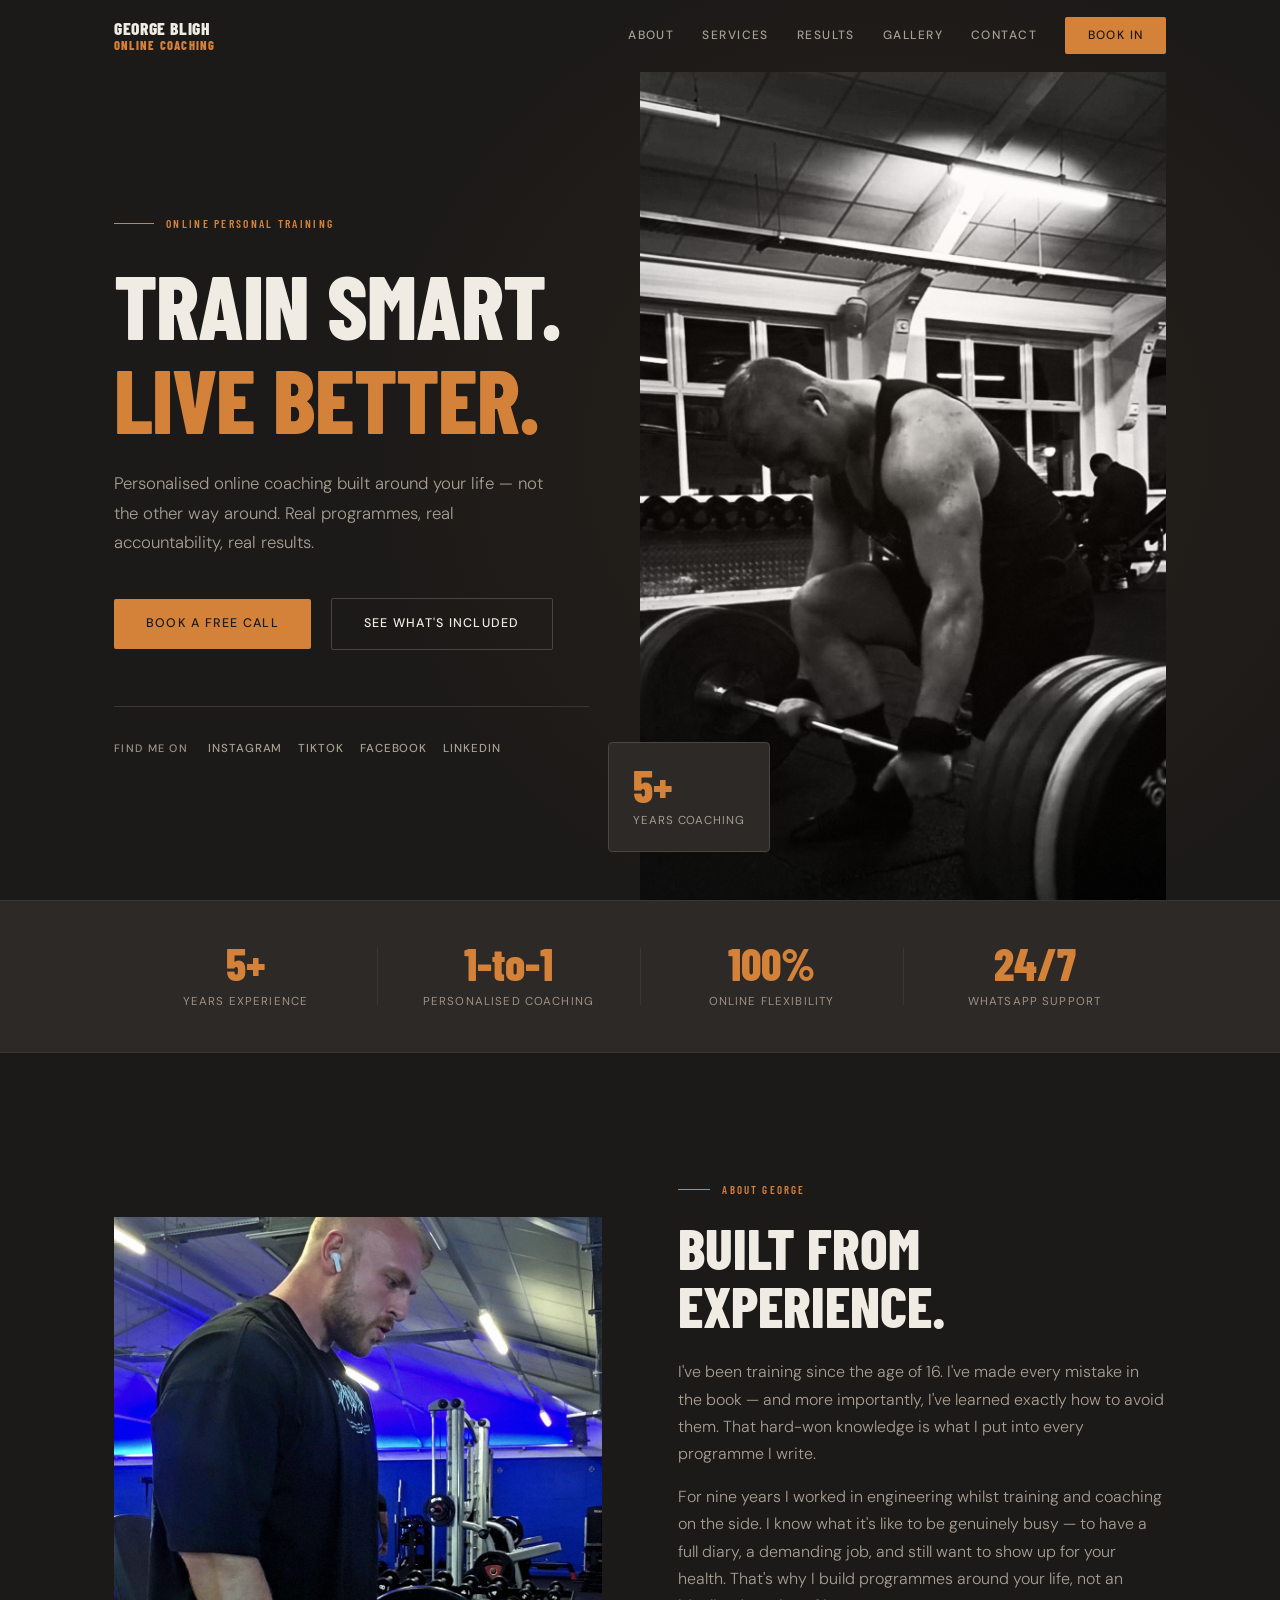
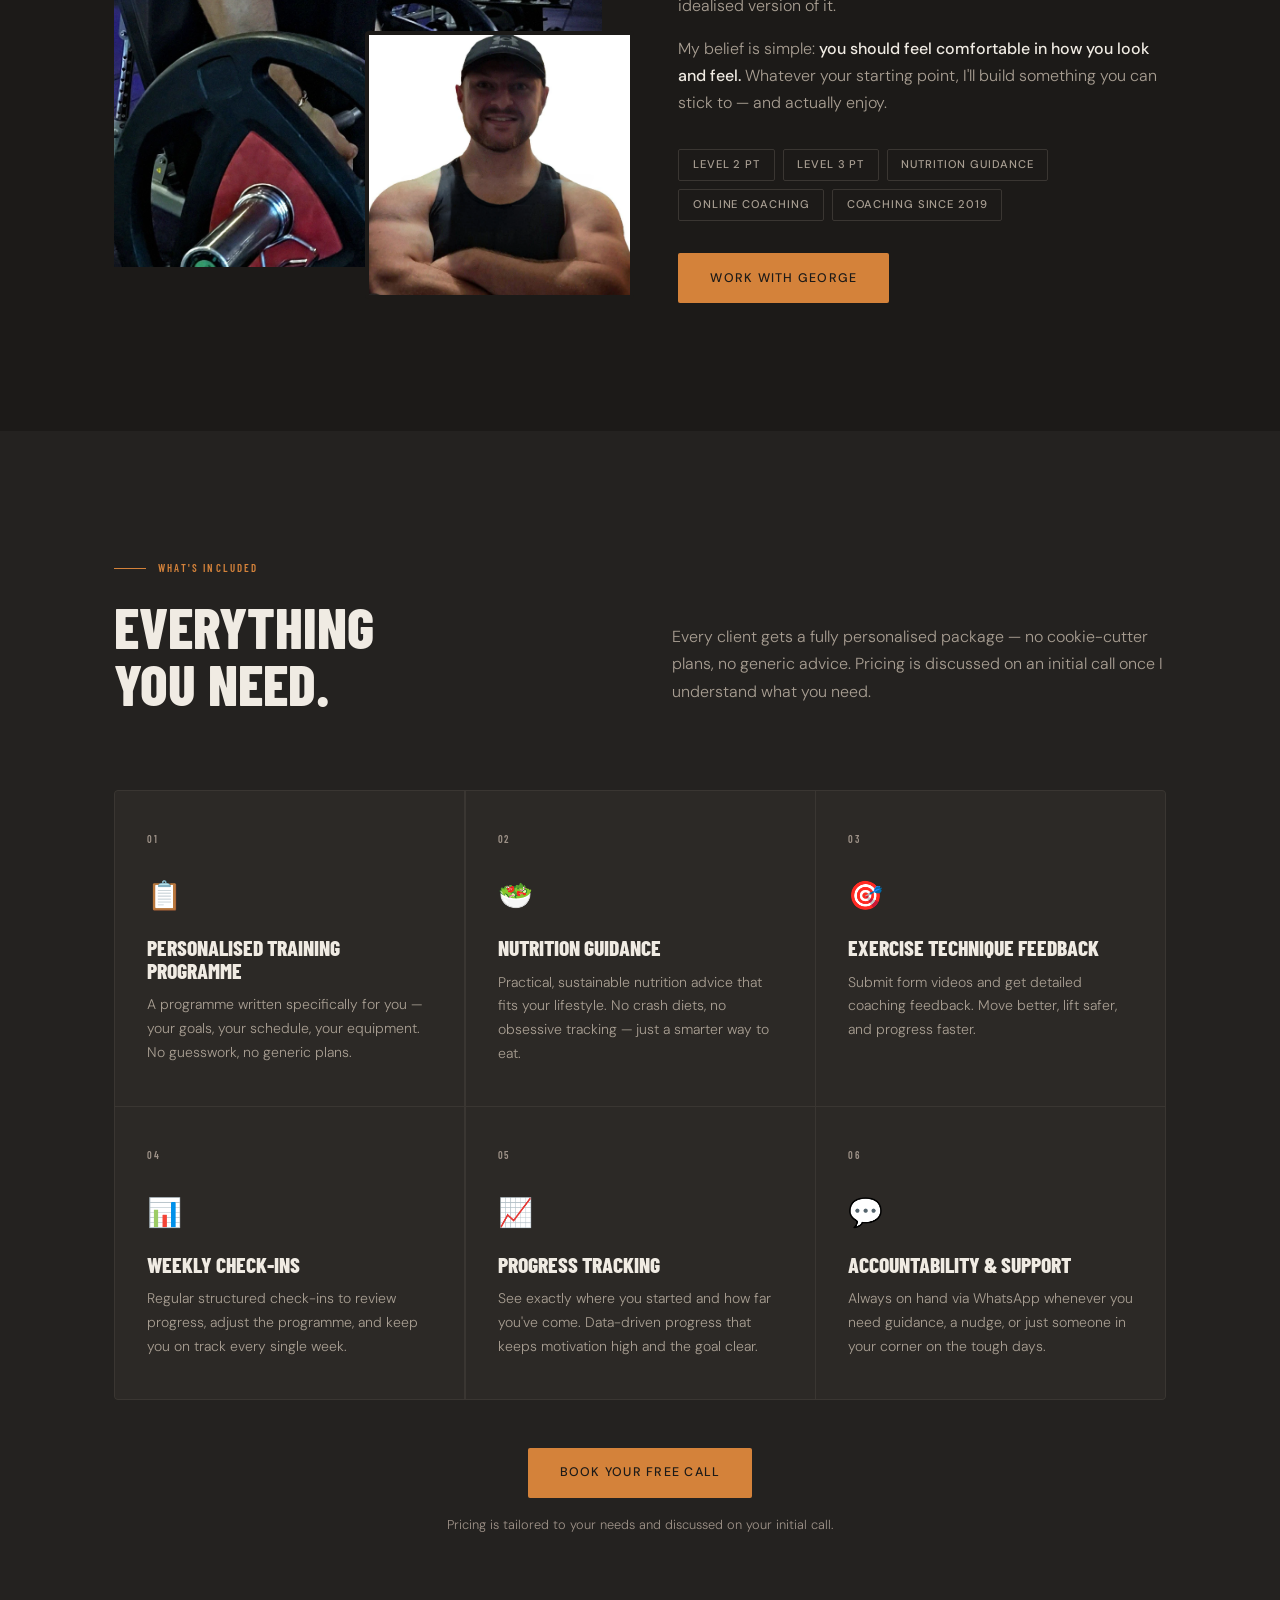
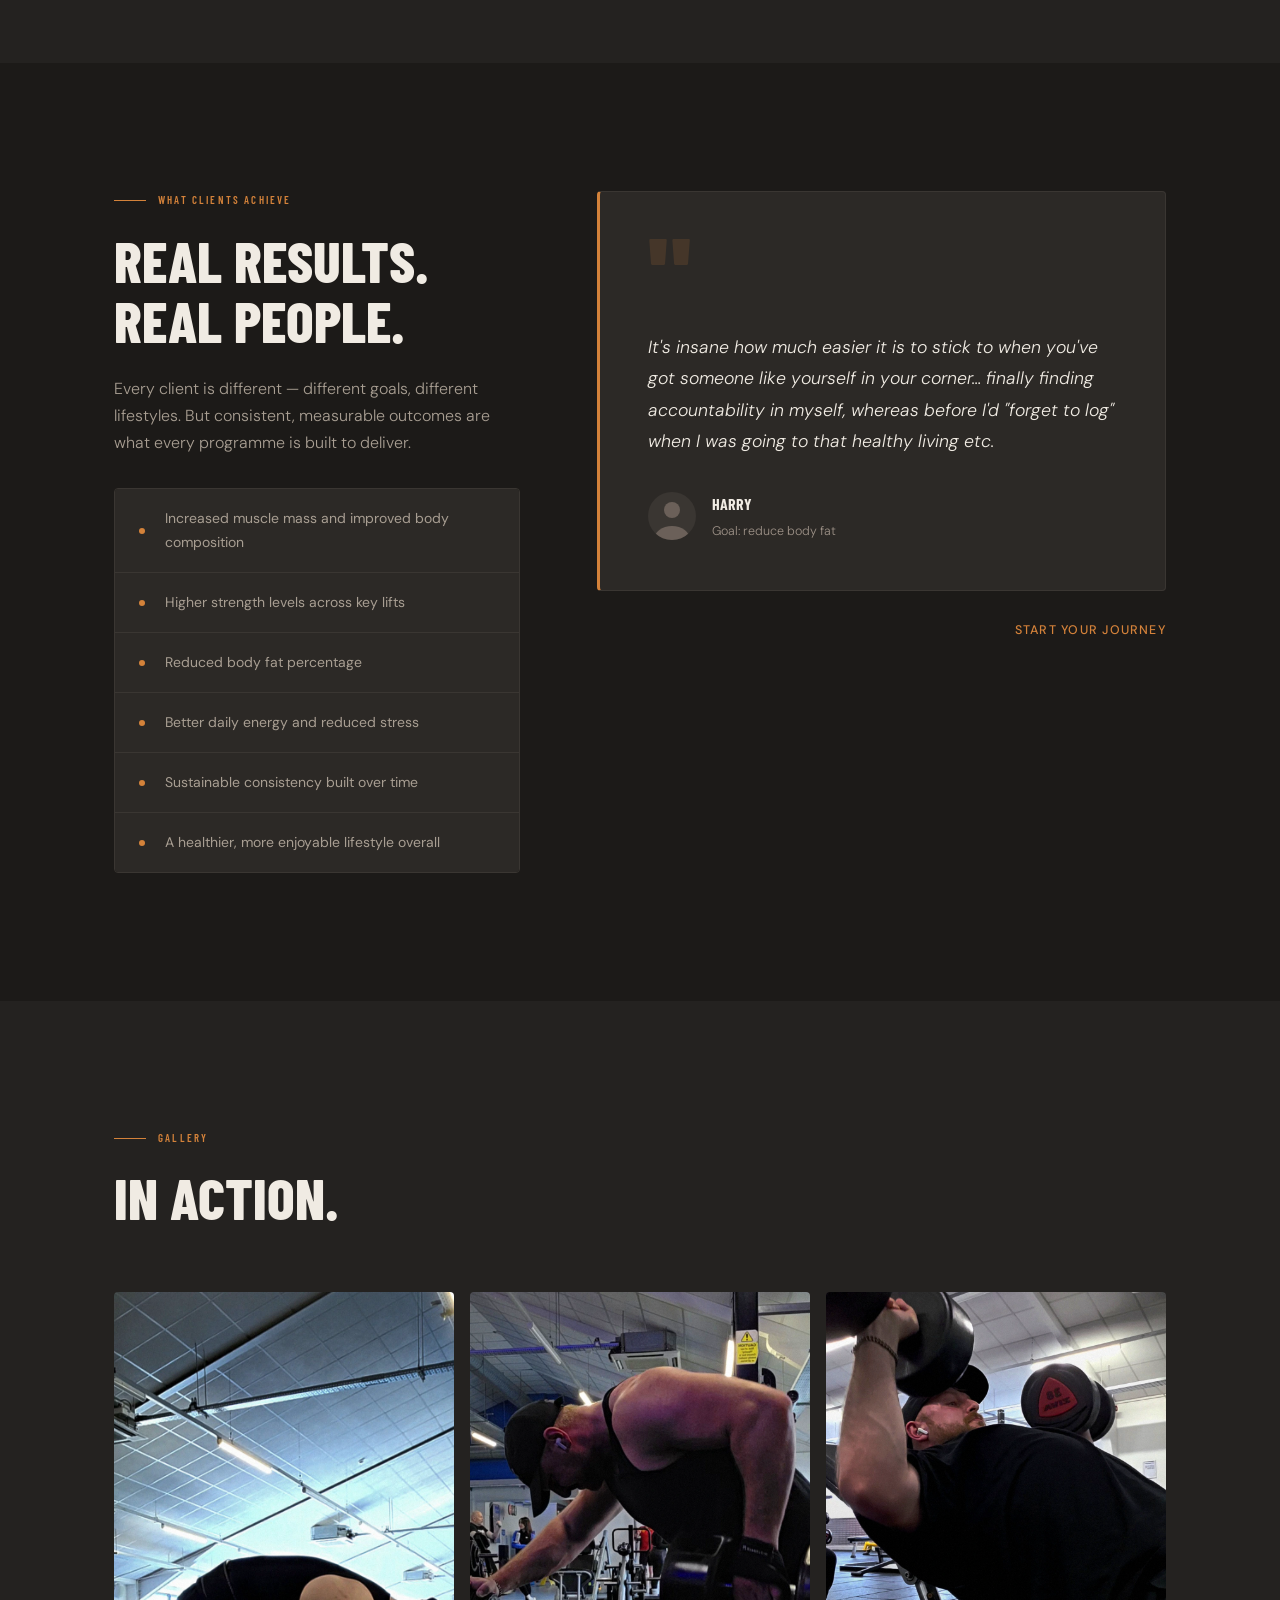
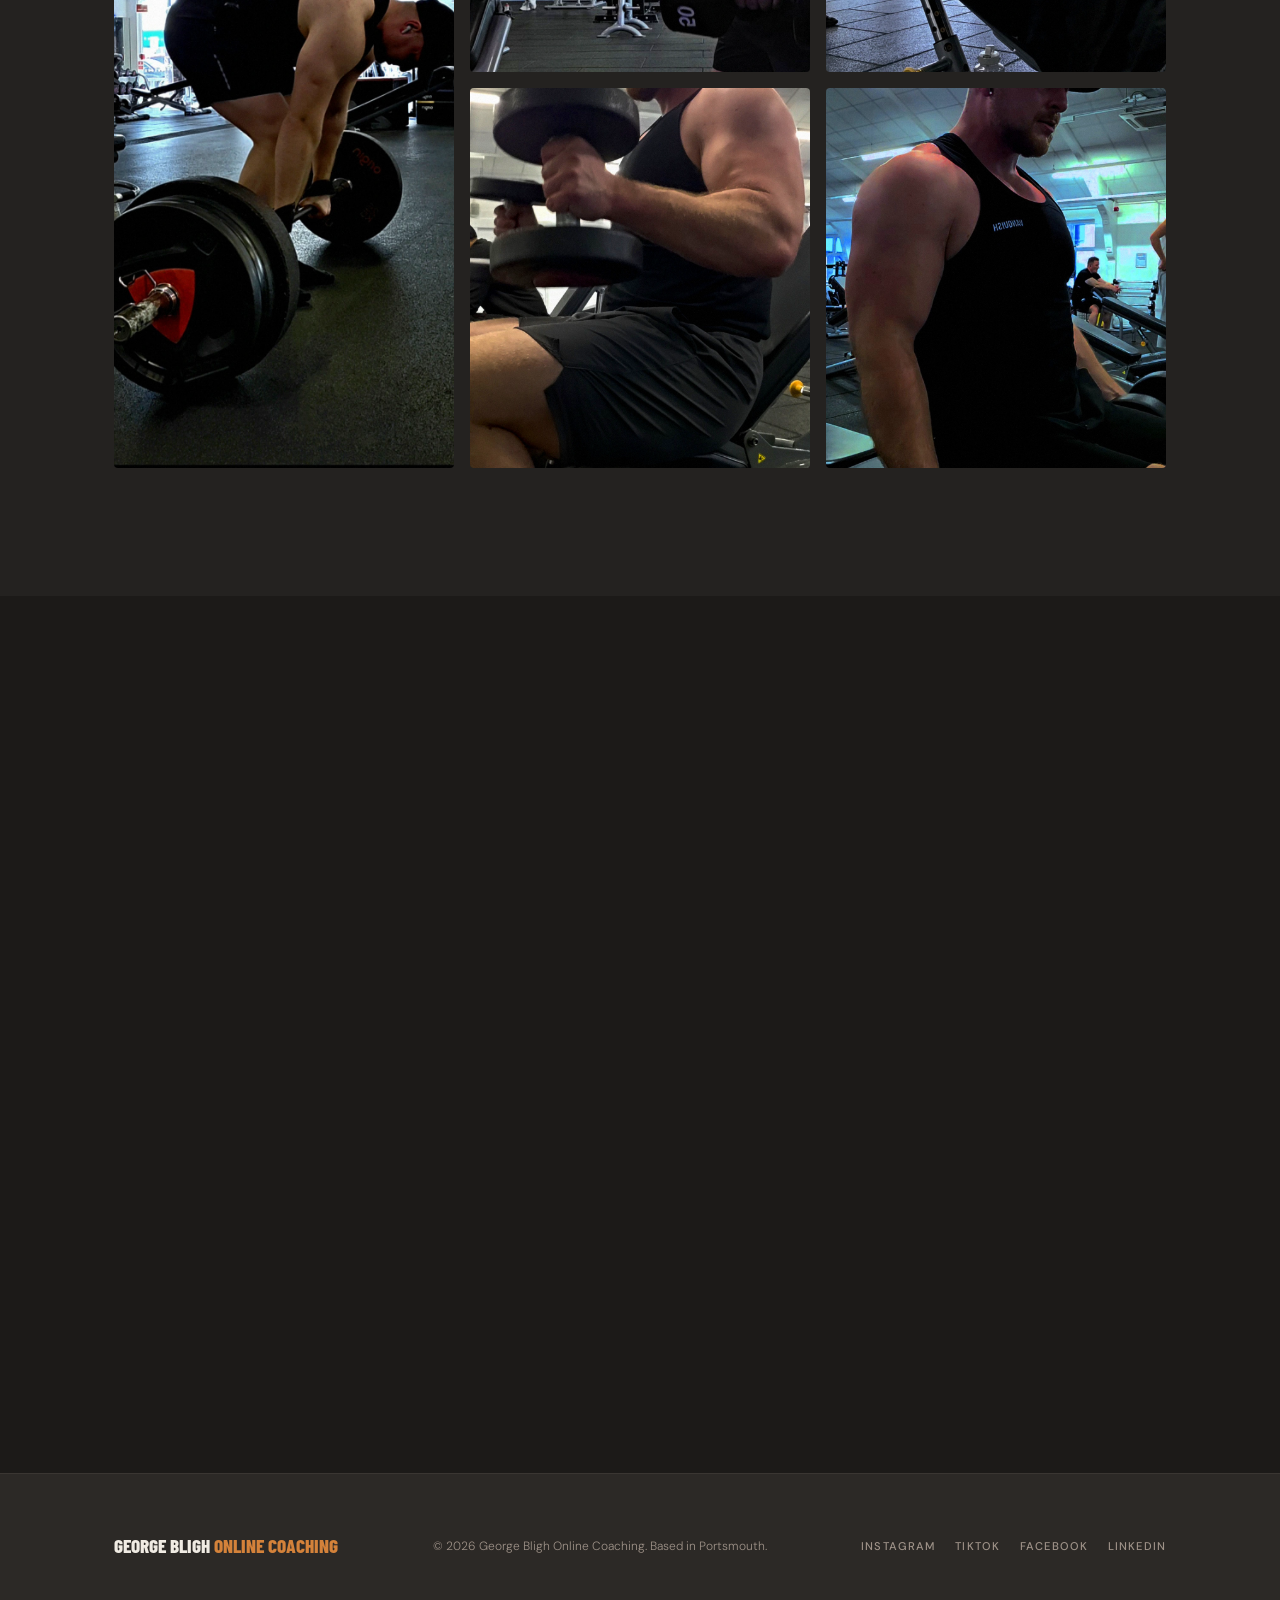
==== index.html @ a572b5a1 "Fix hero height and gallery layout Hero: restore .hero__image-ph wrapper div so the container CSS (n" ====
<!DOCTYPE html>
<html lang="en">
<head>
  <meta charset="UTF-8" />
  <meta name="viewport" content="width=device-width, initial-scale=1.0" />

  <!-- ── Primary SEO ───────────────────────────────────────── -->
  <title>George Bligh | Online Personal Trainer UK</title>
  <meta name="description" content="1-to-1 online personal training and nutrition coaching built around your lifestyle. Personalised programmes, weekly check-ins, and real results — wherever you are in the UK." />
  <meta name="robots" content="index, follow" />
  <link rel="canonical" href="https://georgeblighcoaching.co.uk/" />

  <!-- ── Open Graph ────────────────────────────────────────── -->
  <meta property="og:type"        content="website" />
  <meta property="og:url"         content="https://georgeblighcoaching.co.uk/" />
  <meta property="og:title"       content="George Bligh | Online Personal Trainer UK" />
  <meta property="og:description" content="1-to-1 online personal training and nutrition coaching built around your lifestyle. Real programmes, real results — anywhere in the UK." />
  <meta property="og:image"       content="https://georgeblighcoaching.co.uk/assets/images/Social%20meta%20Image.webp" />
  <meta name="twitter:card"       content="summary_large_image" />
  <meta name="twitter:title"      content="George Bligh | Online Personal Trainer UK" />
  <meta name="twitter:description" content="1-to-1 online personal training and nutrition coaching built around your lifestyle. Real programmes, real results — anywhere in the UK." />
  <meta name="twitter:image"      content="https://georgeblighcoaching.co.uk/assets/images/Social%20meta%20Image.webp" />

  <!-- ── Sitemap ──────────────────────────────────────────── -->
  <link rel="sitemap" type="application/xml" href="/sitemap.xml" />

  <!-- ── Favicon ──────────────────────────────────────────── -->
  <!-- SVG favicon works in all modern browsers immediately -->
  <link rel="icon" type="image/svg+xml" href="/assets/favicons/monogram.svg" />
  <!-- PNG fallbacks — export from assets/favicons/monogram.svg via squoosh.app or similar -->
  <link rel="icon" type="image/png" sizes="32x32" href="/assets/favicons/favicon-32.png" />
  <link rel="icon" type="image/png" sizes="16x16" href="/assets/favicons/favicon-16.png" />
  <link rel="apple-touch-icon" href="/assets/favicons/apple-touch-icon.png" />

  <!-- ── Structured Data ───────────────────────────────────── -->
  <script type="application/ld+json">
  {
    "@context": "https://schema.org",
    "@type": "Person",
    "name": "George Bligh",
    "jobTitle": "Online Personal Trainer",
    "description": "Online personal trainer and nutrition coach offering 1-to-1 coaching, personalised training programmes, weekly check-ins, and nutrition guidance to clients across the UK.",
    "url": "https://georgeblighcoaching.co.uk",
    "image": "https://georgeblighcoaching.co.uk/assets/images/about-main.webp",
    "telephone": "+447711773900",
    "address": {
      "@type": "PostalAddress",
      "addressLocality": "Portsmouth",
      "addressCountry": "GB"
    },
    "areaServed": {
      "@type": "Country",
      "name": "United Kingdom"
    },
    "sameAs": [
      "https://www.instagram.com/georgefitzness/",
      "https://www.tiktok.com/@georgefitnezz",
      "https://www.facebook.com/profile.php?id=61587950019337",
      "https://www.linkedin.com/in/george-bligh/"
    ],
    "knowsAbout": [
      "Personal Training",
      "Online Coaching",
      "Nutrition Guidance",
      "Strength Training",
      "Weight Loss",
      "Muscle Building",
      "Body Composition"
    ]
  }
  </script>

  <!-- ── Fonts (non-blocking) ──────────────────────────────── -->
  <!-- preconnect hints stay — they prime the connection early -->
  <link rel="preconnect" href="https://fonts.googleapis.com" />
  <link rel="preconnect" href="https://fonts.gstatic.com" crossorigin />
  <!-- Load font CSS asynchronously so it never blocks first paint -->
  <link rel="preload" as="image" href="assets/images/Hero%201080w%20x%202021h%20px.webp" />
  <link rel="preload" as="style" href="https://fonts.googleapis.com/css2?family=Barlow+Condensed:wght@400;600;700;800&family=DM+Sans:ital,wght@0,300;0,400;0,500;1,300&display=swap" />
  <link rel="stylesheet" media="print" onload="this.media='all'" href="https://fonts.googleapis.com/css2?family=Barlow+Condensed:wght@400;600;700;800&family=DM+Sans:ital,wght@0,300;0,400;0,500;1,300&display=swap" />
  <noscript>
    <link rel="stylesheet" href="https://fonts.googleapis.com/css2?family=Barlow+Condensed:wght@400;600;700;800&family=DM+Sans:ital,wght@0,300;0,400;0,500;1,300&display=swap" />
  </noscript>

  <style>
    /* ── Variables & Reset ─────────────────────────────── */
    :root {
      --bg:           #1C1A18;
      --bg-raised:    #242220;
      --bg-card:      #2C2926;
      --border:       #3A3632;
      --border-light: #4A4540;
      --accent:       #D4823A;
      --accent-dim:   #A8632B;
      --accent-glow:  rgba(212,130,58,0.12);
      --text-primary:   #F0EBE3;
      --text-secondary: #A89E92;
      --text-muted:     #9E9288;
      --font-display: 'Barlow Condensed', sans-serif;
      --font-body:    'DM Sans', sans-serif;
      --max-width: 1180px;
      --gutter: clamp(1.5rem, 5vw, 4rem);
      --nav-height: 72px;
      --ease: cubic-bezier(0.25,0.46,0.45,0.94);
      --ease-out: cubic-bezier(0.0,0.0,0.2,1);
    }

    *, *::before, *::after { box-sizing: border-box; margin: 0; padding: 0; }

    html {
      scroll-behavior: smooth;
      scroll-padding-top: var(--nav-height);
      -webkit-font-smoothing: antialiased;
    }

    body {
      background: var(--bg);
      color: var(--text-primary);
      font-family: var(--font-body);
      font-size: 1rem;
      line-height: 1.7;
      font-weight: 300;
      overflow-x: hidden;
    }

    img { max-width: 100%; display: block; }
    a { color: inherit; text-decoration: none; }
    ul { list-style: none; }
    button { cursor: pointer; border: none; background: none; font: inherit; }

    h1, h2, h3, h4, h5 {
      font-family: var(--font-display);
      font-weight: 800;
      line-height: 1.05;
      text-transform: uppercase;
      color: var(--text-primary);
    }

    p { color: var(--text-secondary); font-weight: 300; }
    p + p { margin-top: 1rem; }
    strong { color: var(--text-primary); font-weight: 500; }

    .container {
      width: 100%;
      max-width: var(--max-width);
      margin: 0 auto;
      padding: 0 var(--gutter);
    }

    ::-webkit-scrollbar { width: 5px; }
    ::-webkit-scrollbar-track { background: var(--bg); }
    ::-webkit-scrollbar-thumb { background: var(--border-light); border-radius: 3px; }

    /* ── Scroll reveal ─────────────────────────────────── */
    [data-reveal] {
      opacity: 0;
      transform: translateY(28px);
      transition: opacity 0.7s var(--ease-out), transform 0.7s var(--ease-out);
    }
    [data-reveal].revealed {
      opacity: 1;
      transform: translateY(0);
    }
    [data-reveal-delay="1"] { transition-delay: 0.1s; }
    [data-reveal-delay="2"] { transition-delay: 0.22s; }
    [data-reveal-delay="3"] { transition-delay: 0.34s; }
    [data-reveal-delay="4"] { transition-delay: 0.46s; }
    [data-reveal-delay="5"] { transition-delay: 0.58s; }
    [data-reveal-delay="6"] { transition-delay: 0.7s; }

    /* ── Nav ───────────────────────────────────────────── */
    .nav {
      position: fixed;
      top: 0; left: 0; right: 0;
      height: var(--nav-height);
      z-index: 100;
      transition: background 0.3s var(--ease), border-color 0.3s var(--ease);
      border-bottom: 1px solid transparent;
    }
    .nav.scrolled {
      background: rgba(28,26,24,0.93);
      backdrop-filter: blur(14px);
      -webkit-backdrop-filter: blur(14px);
      border-bottom-color: var(--border);
    }
    .nav .container {
      height: 100%;
      display: flex;
      align-items: stretch;
    }
    .nav__inner {
      display: flex;
      align-items: center;
      justify-content: space-between;
      width: 100%;
    }
    .nav__logo {
      font-family: var(--font-display);
      font-weight: 800;
      letter-spacing: 0.04em;
      text-transform: uppercase;
      line-height: 1.15;
      display: flex;
      flex-direction: column;
    }
    .nav__logo-name { color: var(--text-primary); font-size: 1.1rem; }
    .nav__logo-sub  { color: var(--accent); font-size: 0.78rem; letter-spacing: 0.1em; }
    .nav__links {
      display: flex;
      align-items: center;
      gap: 1.75rem;
    }
    .nav__link {
      font-size: 0.75rem;
      font-weight: 500;
      letter-spacing: 0.12em;
      text-transform: uppercase;
      color: var(--text-secondary);
      transition: color 0.25s;
      position: relative;
    }
    .nav__link::after {
      content: '';
      position: absolute;
      bottom: -4px; left: 0;
      width: 0; height: 1px;
      background: var(--accent);
      transition: width 0.25s var(--ease);
    }
    .nav__link:hover { color: var(--text-primary); }
    .nav__link:hover::after, .nav__link.active::after { width: 100%; }
    .nav__link.active { color: var(--text-primary); }

    .nav__cta {
      font-size: 0.75rem;
      font-weight: 500;
      letter-spacing: 0.12em;
      text-transform: uppercase;
      color: var(--bg);
      background: var(--accent);
      padding: 0.55rem 1.4rem;
      border-radius: 2px;
      transition: background 0.25s;
    }
    .nav__cta:hover { background: var(--accent-dim); }

    .nav__hamburger {
      display: none; /* shown via media query at 860px */
      flex-direction: column;
      gap: 5.5px;
      padding: 4px;
      background: none;
      border: none;
      cursor: pointer;
    }
    .nav__hamburger span {
      display: block;
      width: 22px;
      height: 1.5px;
      background: var(--text-primary);
      transform-origin: center;
      transition: transform 0.3s var(--ease), opacity 0.2s var(--ease), background 0.2s;
    }

    /* ── Section helpers ───────────────────────────────── */
    .section { padding: clamp(5rem,10vw,9rem) 0; }
    .section--alt { background: var(--bg-raised); }

    .section-label {
      font-family: var(--font-display);
      font-size: 0.68rem;
      font-weight: 600;
      letter-spacing: 0.2em;
      text-transform: uppercase;
      color: var(--accent);
      display: flex;
      align-items: center;
      gap: 0.75rem;
      margin-bottom: 1.25rem;
    }
    .section-label::before {
      content: '';
      width: 2rem;
      height: 1px;
      background: var(--accent);
      flex-shrink: 0;
    }

    /* ── Real image treatments ────────────────────────── */
    .hero__image-ph {
      flex: 1;
      overflow: hidden;
      position: relative;
    }
    .hero__image-ph img {
      position: absolute;
      inset: 0;
      width: 100%;
      height: 100%;
      object-fit: cover;
      object-position: center top;
    }
    .about__img-main img,
    .about__img-secondary img {
      width: 100%;
      height: 100%;
      object-fit: cover;
      object-position: center;
    }
    .gallery__item img {
      width: 100%;
      height: 100%;
      object-fit: cover;
      object-position: center;
      display: block;
    }

    /* ── Image placeholders ────────────────────────────── */
    .img-ph {
      background: var(--bg-card);
      border: 1px dashed var(--border-light);
      border-radius: 4px;
      display: flex;
      flex-direction: column;
      align-items: center;
      justify-content: center;
      gap: 0.5rem;
      position: relative;
      overflow: hidden;
    }
    .img-ph::before {
      content: '';
      position: absolute;
      inset: 0;
      background: repeating-linear-gradient(
        -45deg,
        transparent, transparent 12px,
        rgba(255,255,255,0.018) 12px, rgba(255,255,255,0.018) 13px
      );
    }
    .img-ph__inner {
      position: relative;
      text-align: center;
      z-index: 1;
    }
    .img-ph__icon {
      font-size: 2rem;
      margin: 0 auto 0.5rem;
      opacity: 0.35;
    }
    .img-ph__label {
      font-size: 0.7rem;
      font-weight: 500;
      letter-spacing: 0.1em;
      text-transform: uppercase;
      color: var(--text-muted);
    }
    .img-ph__dim {
      font-size: 0.65rem;
      color: var(--text-muted);
      opacity: 0.7;
      margin-top: 0.2rem;
    }

    /* ── Buttons ───────────────────────────────────────── */
    .btn {
      display: inline-flex;
      align-items: center;
      gap: 0.5rem;
      font-family: var(--font-body);
      font-size: 0.78rem;
      font-weight: 500;
      letter-spacing: 0.1em;
      text-transform: uppercase;
      padding: 0.9rem 2rem;
      border-radius: 2px;
      transition: all 0.25s var(--ease);
      white-space: nowrap;
    }
    .btn--primary { background: var(--accent); color: var(--bg); }
    .btn--primary:hover { background: var(--accent-dim); transform: translateY(-2px); }
    .btn--outline {
      border: 1px solid var(--border-light);
      color: var(--text-primary);
    }
    .btn--outline:hover {
      border-color: var(--accent);
      color: var(--accent);
      transform: translateY(-2px);
    }
    .btn--ghost {
      color: var(--accent);
      font-size: 0.78rem;
      font-weight: 500;
      letter-spacing: 0.1em;
      text-transform: uppercase;
      display: inline-flex;
      align-items: center;
      gap: 0.5rem;
      transition: gap 0.25s var(--ease);
    }
    .btn--ghost:hover { gap: 0.8rem; }

    /* ── HERO ──────────────────────────────────────────── */
    .hero {
      min-height: 100svh;
      padding-top: var(--nav-height);
      position: relative;
      overflow: hidden;
    }

    .hero::after {
      content: '';
      position: absolute;
      inset: 0;
      background: radial-gradient(ellipse 60% 80% at 70% 50%, rgba(212,130,58,0.06) 0%, transparent 70%);
      pointer-events: none;
    }

    .hero__inner {
      display: grid;
      grid-template-columns: 1fr 1fr;
      align-items: center;
      min-height: calc(100svh - var(--nav-height));
      gap: 0;
    }

    .hero__content {
      padding: clamp(3rem,6vw,6rem) clamp(2rem,4vw,4rem) clamp(3rem,6vw,6rem) 0;
      position: relative;
      z-index: 1;
    }

    .hero__eyebrow {
      display: flex;
      align-items: center;
      gap: 0.75rem;
      margin-bottom: 1.5rem;
    }
    .hero__eyebrow-line {
      width: 2.5rem;
      height: 1px;
      background: var(--accent);
    }
    .hero__eyebrow-text {
      font-family: var(--font-display);
      font-size: 0.72rem;
      font-weight: 600;
      letter-spacing: 0.2em;
      text-transform: uppercase;
      color: var(--accent);
    }

    .hero__title {
      font-size: clamp(4rem,7vw,7.5rem);
      margin-bottom: 1.5rem;
      letter-spacing: -0.01em;
    }

    .hero__title em {
      font-style: normal;
      color: var(--accent);
      display: block;
    }

    .hero__sub {
      font-size: 1.05rem;
      line-height: 1.75;
      color: var(--text-secondary);
      max-width: 440px;
      margin-bottom: 2.5rem;
    }

    .hero__actions {
      display: flex;
      align-items: center;
      gap: 1.25rem;
      flex-wrap: wrap;
    }

    .hero__social {
      display: flex;
      align-items: center;
      gap: 1rem;
      margin-top: 3.5rem;
      padding-top: 2rem;
      border-top: 1px solid var(--border);
    }
    .hero__social-label {
      font-size: 0.68rem;
      font-weight: 500;
      letter-spacing: 0.12em;
      text-transform: uppercase;
      color: var(--text-muted);
      margin-right: 0.25rem;
    }
    .hero__social-link {
      font-size: 0.72rem;
      font-weight: 500;
      letter-spacing: 0.08em;
      text-transform: uppercase;
      color: var(--text-secondary);
      transition: color 0.25s;
    }
    .hero__social-link:hover { color: var(--accent); }

    .hero__image-wrap {
      position: relative;
      align-self: stretch;
      min-height: 600px;
      display: flex;
      align-items: stretch;
    }

    .hero__image-ph {
      flex: 1;
      border-radius: 0;
    }

    .hero__image-badge {
      position: absolute;
      bottom: 3rem;
      left: -2rem;
      background: var(--bg-card);
      border: 1px solid var(--border-light);
      border-radius: 4px;
      padding: 1.25rem 1.5rem;
      z-index: 2;
      backdrop-filter: blur(8px);
    }

    .hero__badge-stat {
      font-family: var(--font-display);
      font-size: 2.8rem;
      font-weight: 800;
      color: var(--accent);
      line-height: 1;
    }
    .hero__badge-label {
      font-size: 0.72rem;
      font-weight: 400;
      letter-spacing: 0.08em;
      text-transform: uppercase;
      color: var(--text-secondary);
      margin-top: 0.25rem;
    }

    /* ── STAT STRIP ────────────────────────────────────── */
    .stats-strip {
      background: var(--bg-card);
      border-top: 1px solid var(--border);
      border-bottom: 1px solid var(--border);
      padding: 2.5rem 0;
    }

    .stats-strip__inner {
      display: grid;
      grid-template-columns: repeat(4, 1fr);
      gap: 0;
    }

    .stat-item {
      text-align: center;
      padding: 0 2rem;
      position: relative;
    }

    .stat-item + .stat-item::before {
      content: '';
      position: absolute;
      left: 0; top: 10%; bottom: 10%;
      width: 1px;
      background: var(--border);
    }

    .stat-item__num {
      font-family: var(--font-display);
      font-size: clamp(2.2rem, 3.5vw, 3.2rem);
      font-weight: 800;
      color: var(--accent);
      line-height: 1;
    }

    .stat-item__label {
      font-size: 0.72rem;
      font-weight: 400;
      letter-spacing: 0.1em;
      text-transform: uppercase;
      color: var(--text-muted);
      margin-top: 0.4rem;
    }

    /* ── ABOUT ─────────────────────────────────────────── */
    .about__grid {
      display: grid;
      grid-template-columns: 1fr 1fr;
      gap: clamp(3rem, 6vw, 7rem);
      align-items: center;
    }

    .about__image-stack {
      position: relative;
    }

    .about__img-main {
      width: 100%;
      aspect-ratio: 3/4;
      border-radius: 4px;
    }

    .about__img-secondary {
      position: absolute;
      bottom: -2rem;
      right: -2rem;
      width: 55%;
      aspect-ratio: 1/1;
      border-radius: 4px;
      border: 4px solid var(--bg);
    }

    .about__title {
      font-size: clamp(2.5rem, 4.5vw, 4.5rem);
      margin-bottom: 1.5rem;
      line-height: 1;
    }

    .about__body {
      margin-bottom: 2rem;
    }

    .about__tags {
      display: flex;
      flex-wrap: wrap;
      gap: 0.5rem;
      margin-bottom: 2rem;
    }

    .about__tag {
      font-size: 0.7rem;
      font-weight: 500;
      letter-spacing: 0.08em;
      text-transform: uppercase;
      color: var(--text-secondary);
      border: 1px solid var(--border);
      border-radius: 2px;
      padding: 0.35rem 0.85rem;
    }

    /* ── SERVICES ──────────────────────────────────────── */
    .services__header {
      display: grid;
      grid-template-columns: 1fr 1fr;
      gap: 4rem;
      align-items: end;
      margin-bottom: clamp(3rem,6vw,5rem);
    }

    .services__title {
      font-size: clamp(2.5rem, 4.5vw, 4.5rem);
      line-height: 1;
    }

    .services__intro {
      padding-bottom: 0.5rem;
    }

    .services__grid {
      display: grid;
      grid-template-columns: repeat(3, 1fr);
      gap: 1.5px;
      background: var(--border);
      border: 1px solid var(--border);
      border-radius: 4px;
      overflow: hidden;
    }

    .service-card {
      background: var(--bg-card);
      padding: 2.5rem 2rem;
      transition: background 0.3s var(--ease);
      position: relative;
    }

    .service-card:hover { background: var(--bg-raised); }

    .service-card:hover .service-card__arrow {
      transform: translate(3px, -3px);
    }

    .service-card__num {
      font-family: var(--font-display);
      font-size: 0.65rem;
      font-weight: 600;
      letter-spacing: 0.18em;
      color: var(--text-muted);
      margin-bottom: 1.5rem;
    }

    .service-card__icon {
      font-size: 1.75rem;
      margin-bottom: 1rem;
    }

    .service-card__title {
      font-size: 1.35rem;
      margin-bottom: 0.75rem;
    }

    .service-card__body {
      font-size: 0.875rem;
      line-height: 1.7;
    }

    .service-card__arrow {
      position: absolute;
      top: 2rem;
      right: 2rem;
      font-size: 1rem;
      color: var(--accent);
      transition: transform 0.25s var(--ease);
      opacity: 0;
    }

    .service-card:hover .service-card__arrow { opacity: 1; }

    /* ── RESULTS ───────────────────────────────────────── */
    .results__grid {
      display: grid;
      grid-template-columns: 1fr 1.4fr;
      gap: clamp(3rem,6vw,7rem);
      align-items: start;
    }

    .results__title {
      font-size: clamp(2.5rem, 4.5vw, 4.5rem);
      margin-bottom: 1.5rem;
    }

    .results__outcomes {
      display: flex;
      flex-direction: column;
      gap: 0;
      border: 1px solid var(--border);
      border-radius: 4px;
      overflow: hidden;
      margin-top: 2rem;
    }

    .outcome-item {
      display: flex;
      align-items: center;
      gap: 1.25rem;
      padding: 1.1rem 1.5rem;
      background: var(--bg-card);
      border-bottom: 1px solid var(--border);
      transition: background 0.25s;
    }

    .outcome-item:last-child { border-bottom: none; }
    .outcome-item:hover { background: var(--bg-raised); }

    .outcome-item__dot {
      width: 6px;
      height: 6px;
      border-radius: 50%;
      background: var(--accent);
      flex-shrink: 0;
    }

    .outcome-item__label {
      font-size: 0.875rem;
      font-weight: 400;
      color: var(--text-secondary);
    }

    .results__testimonial {
      background: var(--bg-card);
      border: 1px solid var(--border);
      border-left: 3px solid var(--accent);
      border-radius: 4px;
      padding: 3rem;
      position: relative;
    }

    .results__quote-mark {
      font-family: var(--font-display);
      font-size: 7rem;
      font-weight: 800;
      color: var(--accent);
      opacity: 0.15;
      line-height: 0.6;
      margin-bottom: 1.5rem;
      display: block;
    }

    .results__quote-text {
      font-size: 1.1rem;
      line-height: 1.8;
      color: var(--text-primary);
      font-weight: 300;
      font-style: italic;
      margin-bottom: 2rem;
    }

    .results__quote-author {
      display: flex;
      align-items: center;
      gap: 1rem;
    }

    .results__author-ph {
      width: 48px;
      height: 48px;
      border-radius: 50%;
      flex-shrink: 0;
    }

    .results__author-name {
      font-family: var(--font-display);
      font-size: 1rem;
      font-weight: 700;
      text-transform: uppercase;
    }

    .results__author-detail {
      font-size: 0.78rem;
      color: var(--text-muted);
      margin-top: 0.2rem;
    }

    /* ── GALLERY ───────────────────────────────────────── */
    .gallery__title {
      font-size: clamp(2.5rem, 4.5vw, 4.5rem);
      margin-bottom: clamp(2.5rem,5vw,4rem);
    }

    .gallery__grid {
      display: grid;
      grid-template-columns: repeat(3, 1fr);
      grid-template-rows: 380px 380px;
      gap: 1rem;
    }

    .gallery__item { border-radius: 4px; overflow: hidden; }
    .gallery__item--tall { grid-row: span 2; }
    .gallery__item--wide { grid-column: span 2; }
    .gallery__item .img-ph { height: 100%; border-radius: 0; }

    /* ── CONTACT ───────────────────────────────────────── */
    .contact__grid {
      display: grid;
      grid-template-columns: 1fr 1fr;
      gap: clamp(3rem,6vw,7rem);
      align-items: start;
    }

    .contact__title {
      font-size: clamp(2.5rem, 4.5vw, 4.5rem);
      margin-bottom: 1.5rem;
    }

    .contact__methods {
      display: flex;
      flex-direction: column;
      gap: 1rem;
      margin-top: 2.5rem;
    }

    .contact__method {
      display: flex;
      align-items: center;
      gap: 1rem;
      padding: 1.1rem 1.5rem;
      background: var(--bg-card);
      border: 1px solid var(--border);
      border-radius: 4px;
      transition: border-color 0.25s, transform 0.25s;
    }

    .contact__method:hover {
      border-color: var(--border-light);
      transform: translateX(4px);
    }

    .contact__method-icon {
      font-size: 1.2rem;
      flex-shrink: 0;
    }

    .contact__method-text {
      font-size: 0.875rem;
      color: var(--text-secondary);
    }

    .contact__method-label {
      font-size: 0.65rem;
      font-weight: 500;
      letter-spacing: 0.1em;
      text-transform: uppercase;
      color: var(--text-muted);
      display: block;
      margin-bottom: 0.1rem;
    }

    .contact-form {
      display: flex;
      flex-direction: column;
      gap: 1rem;
    }

    .form-row {
      display: grid;
      grid-template-columns: 1fr 1fr;
      gap: 1rem;
    }

    .form-field {
      display: flex;
      flex-direction: column;
      gap: 0.4rem;
    }

    .form-label {
      font-size: 0.7rem;
      font-weight: 500;
      letter-spacing: 0.1em;
      text-transform: uppercase;
      color: var(--text-muted);
    }

    .form-input, .form-textarea {
      background: var(--bg-card);
      border: 1px solid var(--border);
      border-radius: 2px;
      padding: 0.85rem 1rem;
      color: var(--text-primary);
      font-family: var(--font-body);
      font-size: 0.9rem;
      font-weight: 300;
      transition: border-color 0.25s;
      width: 100%;
    }

    .form-input:focus, .form-textarea:focus {
      outline: none;
      border-color: var(--accent);
    }

    .form-input::placeholder, .form-textarea::placeholder {
      color: var(--text-muted);
    }

    .form-textarea { resize: vertical; min-height: 140px; }

    .form-submit {
      align-self: flex-start;
    }

    /* ── FOOTER ────────────────────────────────────────── */
    .footer {
      background: var(--bg-card);
      border-top: 1px solid var(--border);
      padding: 3.5rem 0 4rem;
    }

    .footer__inner {
      display: flex;
      align-items: center;
      justify-content: space-between;
      flex-wrap: wrap;
      gap: 1.5rem;
    }

    .footer__logo {
      font-family: var(--font-display);
      font-size: 1.2rem;
      font-weight: 800;
      text-transform: uppercase;
    }
    .footer__logo span { color: var(--accent); }

    .footer__copy {
      font-size: 0.75rem;
      color: var(--text-muted);
    }

    .footer__socials {
      display: flex;
      gap: 1.25rem;
    }

    .footer__social-link {
      font-size: 0.7rem;
      font-weight: 500;
      letter-spacing: 0.1em;
      text-transform: uppercase;
      color: var(--text-muted);
      transition: color 0.25s;
    }
    .footer__social-link:hover { color: var(--accent); }

    /* ── Mobile menu animation ─────────────────────────── */
    /* Menu panel sits off-screen and slides down when open */
    .nav__links {
      transition: none; /* desktop: no transition needed */
    }

    @media (max-width: 860px) {
      /* Hide full nav links, show hamburger at stacking breakpoint */
      .nav__links {
        display: flex !important; /* keep in DOM for animation */
        flex-direction: column;
        position: absolute;
        top: var(--nav-height);
        left: 0; right: 0;
        background: rgba(28,26,24,0.98);
        backdrop-filter: blur(16px);
        -webkit-backdrop-filter: blur(16px);
        padding: 0 var(--gutter);
        gap: 0;
        border-bottom: 1px solid var(--border);
        align-items: flex-start;
        /* Closed state */
        max-height: 0;
        overflow: hidden;
        opacity: 0;
        transform: translateY(-8px);
        transition:
          max-height 0.38s cubic-bezier(0.4, 0, 0.2, 1),
          opacity    0.28s cubic-bezier(0.4, 0, 0.2, 1),
          transform  0.32s cubic-bezier(0.4, 0, 0.2, 1),
          padding    0.38s cubic-bezier(0.4, 0, 0.2, 1);
        pointer-events: none;
      }

      .nav.mobile-open .nav__links {
        max-height: 420px;
        opacity: 1;
        transform: translateY(0);
        padding: 1.5rem var(--gutter) 1.75rem;
        pointer-events: auto;
        gap: 1.25rem;
      }

      .nav__hamburger { display: flex; }

      /* Hamburger → X morph */
      .nav.mobile-open .nav__hamburger span:nth-child(1) {
        transform: translateY(6.5px) rotate(45deg);
      }
      .nav.mobile-open .nav__hamburger span:nth-child(2) {
        opacity: 0;
        transform: scaleX(0);
      }
      .nav.mobile-open .nav__hamburger span:nth-child(3) {
        transform: translateY(-6.5px) rotate(-45deg);
      }

      .nav__hamburger span {
        transition: transform 0.3s var(--ease), opacity 0.2s var(--ease), background 0.2s;
      }

      /* Book In CTA inside the mobile menu */
      .nav.mobile-open .nav__cta {
        align-self: stretch;
        text-align: center;
        padding: 0.75rem;
        margin-top: 0.25rem;
      }
    }

    /* ── RESPONSIVE ────────────────────────────────────── */

    /* Large tablets / small desktops */
    @media (max-width: 1100px) {
      .hero__title { font-size: clamp(3.2rem, 6.5vw, 6rem); }
      .nav__links { gap: 1.25rem; }
    }

    /* Stacking breakpoint — everything goes single column */
    @media (max-width: 860px) {
      :root { --nav-height: 68px; }

      /* Hero: stack vertically */
      .hero { min-height: auto; padding-bottom: 0; }
      .hero__inner { grid-template-columns: 1fr; min-height: auto; }
      .hero__content { padding: 3.5rem 0 2.5rem !important; }
      .hero__sub { max-width: 100%; }
      .hero__image-wrap { min-height: 420px; width: 100%; position: relative; }
      .hero__image-ph { min-height: 420px; }
      .hero__image-badge { left: var(--gutter); bottom: 1.5rem; }

      /* About */
      .about__grid { grid-template-columns: 1fr; gap: 3rem; }
      .about__image-stack { padding-bottom: 3rem; }
      .about__img-secondary { right: 2rem; bottom: -1rem; width: 45%; }

      /* Services */
      .services__header { grid-template-columns: 1fr; gap: 1rem; }
      .services__grid { grid-template-columns: 1fr 1fr; }

      /* Stats */
      .stats-strip__inner { grid-template-columns: repeat(2, 1fr); gap: 2rem 0; }
      .stat-item + .stat-item::before { display: none; }
      .stat-item { padding: 0 1rem; }

      /* Results */
      .results__grid { grid-template-columns: 1fr; gap: 3rem; }

      /* Contact */
      .contact__grid { grid-template-columns: 1fr; gap: 3rem; }

      /* Footer */
      .footer__inner { flex-direction: column; align-items: flex-start; gap: 1rem; }
      .footer { padding: 3rem 0 5rem; }

      /* Gallery: 3-col square grid */
      .gallery__grid {
        grid-template-columns: repeat(3, 1fr);
        grid-template-rows: unset;
        gap: 0.5rem;
      }
      .gallery__item,
      .gallery__item--tall,
      .gallery__item--wide {
        grid-column: span 1;
        grid-row: span 1;
        aspect-ratio: 1 / 1;
      }
      .gallery__item .img-ph { height: 100%; border-radius: 0; }
    }

    /* Smaller mobile */
    @media (max-width: 560px) {
      .hero__actions    { flex-direction: column; align-items: flex-start; }
      .hero__actions .btn { width: 100%; justify-content: center; }
      .hero__social     { flex-wrap: wrap; gap: 0.75rem; }
      .hero__image-wrap { min-height: 300px; }
      .hero__image-ph   { min-height: 300px; }

      .services__grid { grid-template-columns: 1fr; }
      .stats-strip { padding: 2rem 0; }

      /* About: drop secondary image entirely on small screens */
      .about__img-secondary { display: none; }
      .about__image-stack   { padding-bottom: 0; }

      /* Gallery: 2-col square */
      .gallery__grid {
        grid-template-columns: repeat(2, 1fr);
        gap: 0.4rem;
      }

      /* Contact */
      .form-row { grid-template-columns: 1fr; }
      .form-submit { width: 100%; justify-content: center; }
      .results__testimonial { padding: 2rem 1.5rem; }
      .footer { padding: 2.5rem 0 6rem; }
    }

    /* Very small */
    @media (max-width: 380px) {
      .gallery__grid { grid-template-columns: 1fr; }
      .hero__social { display: none; }
    }
  </style>
</head>

<body>

  <!-- ── NAVIGATION ──────────────────────────────────────── -->
  <nav class="nav" id="nav">
    <div class="container">
      <div class="nav__inner">
        <a href="#home" class="nav__logo">
          <span class="nav__logo-name">George Bligh</span>
          <span class="nav__logo-sub">Online Coaching</span>
        </a>
        <div class="nav__links" id="navLinks">
          <a href="#about"    class="nav__link">About</a>
          <a href="#services" class="nav__link">Services</a>
          <a href="#results"  class="nav__link">Results</a>
          <a href="#gallery"  class="nav__link">Gallery</a>
          <a href="#contact"  class="nav__link">Contact</a>
          <a href="#contact"  class="nav__cta">Book In</a>
        </div>
        <button class="nav__hamburger" id="hamburger" aria-label="Menu" aria-expanded="false">
          <span></span><span></span><span></span>
        </button>
      </div>
    </div>
  </nav>

  <!-- ── MAIN CONTENT ─────────────────────────────────────── -->
  <main>

  <!-- ── HERO ────────────────────────────────────────────── -->
  <section id="home" class="hero">
    <div class="hero__inner container">
      <div class="hero__content">
        <div class="hero__eyebrow" style="animation:fadeUp 0.7s both;">
          <span class="hero__eyebrow-line"></span>
          <span class="hero__eyebrow-text">Online Personal Training</span>
        </div>

        <h1 class="hero__title" style="animation:fadeUp 0.7s 0.1s both;">
          Train Smart.<br>
          <em>Live Better.</em>
        </h1>

        <p class="hero__sub" style="animation:fadeUp 0.7s 0.22s both;">
          Personalised online coaching built around your life — not the other way around. Real programmes, real accountability, real results.
        </p>

        <div class="hero__actions" style="animation:fadeUp 0.7s 0.34s both;">
          <a href="#contact" class="btn btn--primary">Book a Free Call</a>
          <a href="#services" class="btn btn--outline">See What's Included</a>
        </div>

        <div class="hero__social" style="animation:fadeUp 0.7s 0.5s both;">
          <span class="hero__social-label">Find me on</span>
          <a href="https://www.instagram.com/georgefitzness/" target="_blank" rel="noopener noreferrer" class="hero__social-link">Instagram</a>
          <a href="https://www.tiktok.com/@georgefitnezz" target="_blank" rel="noopener noreferrer" class="hero__social-link">TikTok</a>
          <a href="https://www.facebook.com/profile.php?id=61587950019337" target="_blank" rel="noopener noreferrer" class="hero__social-link">Facebook</a>
          <a href="https://www.linkedin.com/in/george-bligh/" target="_blank" rel="noopener noreferrer" class="hero__social-link">LinkedIn</a>
        </div>
      </div>

      <div class="hero__image-wrap" style="animation:fadeIn 1s 0.2s both;">
        <div class="hero__image-ph">
          <img src="assets/images/Hero%201080w%20x%202021h%20px.webp"
               alt="George Bligh, online personal trainer"
               width="1080" height="2021"
               fetchpriority="high" />
        </div>
        <div class="hero__image-badge">
          <div class="hero__badge-stat">5+</div>
          <div class="hero__badge-label">Years Coaching</div>
        </div>
      </div>
    </div>
  </section>

  <!-- ── STATS STRIP ──────────────────────────────────────── -->
  <div class="stats-strip">
    <div class="container">
      <div class="stats-strip__inner">
        <div class="stat-item" data-reveal>
          <div class="stat-item__num">5+</div>
          <div class="stat-item__label">Years Experience</div>
        </div>
        <div class="stat-item" data-reveal data-reveal-delay="1">
          <div class="stat-item__num">1-to-1</div>
          <div class="stat-item__label">Personalised Coaching</div>
        </div>
        <div class="stat-item" data-reveal data-reveal-delay="2">
          <div class="stat-item__num">100%</div>
          <div class="stat-item__label">Online Flexibility</div>
        </div>
        <div class="stat-item" data-reveal data-reveal-delay="3">
          <div class="stat-item__num">24/7</div>
          <div class="stat-item__label">WhatsApp Support</div>
        </div>
      </div>
    </div>
  </div>

  <!-- ── ABOUT ────────────────────────────────────────────── -->
  <section id="about" class="section">
    <div class="container">
      <div class="about__grid">
        <div class="about__image-stack" data-reveal>
          <div class="about__img-main">
            <img src="assets/images/About%20Main%201077w%20x%201915h%20px.webp"
                 alt="George Bligh, online personal trainer based in Portsmouth"
                 width="1077" height="1915"
                 loading="lazy" />
          </div>
          <div class="about__img-secondary">
            <img src="assets/images/About%20Secondary%201282x1282.webp"
                 alt="George Bligh coaching"
                 width="1282" height="1282"
                 loading="lazy" />
          </div>
        </div>

        <div>
          <div class="section-label" data-reveal>About George</div>
          <h2 class="about__title" data-reveal data-reveal-delay="1">Built From<br>Experience.</h2>

          <div class="about__body" data-reveal data-reveal-delay="2">
            <p>I've been training since the age of 16. I've made every mistake in the book — and more importantly, I've learned exactly how to avoid them. That hard-won knowledge is what I put into every programme I write.</p>
            <p>For nine years I worked in engineering whilst training and coaching on the side. I know what it's like to be genuinely busy — to have a full diary, a demanding job, and still want to show up for your health. That's why I build programmes around your life, not an idealised version of it.</p>
            <p>My belief is simple: <strong>you should feel comfortable in how you look and feel.</strong> Whatever your starting point, I'll build something you can stick to — and actually enjoy.</p>
          </div>

          <div class="about__tags" data-reveal data-reveal-delay="3">
            <span class="about__tag">Level 2 PT</span>
            <span class="about__tag">Level 3 PT</span>
            <span class="about__tag">Nutrition Guidance</span>
            <span class="about__tag">Online Coaching</span>
            <span class="about__tag">Coaching Since 2019</span>
          </div>

          <a href="#contact" class="btn btn--primary" data-reveal data-reveal-delay="4">Work With George</a>
        </div>
      </div>
    </div>
  </section>

  <!-- ── SERVICES ─────────────────────────────────────────── -->
  <section id="services" class="section section--alt">
    <div class="container">
      <div class="services__header">
        <div>
          <div class="section-label" data-reveal>What's Included</div>
          <h2 class="services__title" data-reveal data-reveal-delay="1">Everything<br>You Need.</h2>
        </div>
        <p class="services__intro" data-reveal data-reveal-delay="2">
          Every client gets a fully personalised package — no cookie-cutter plans, no generic advice. Pricing is discussed on an initial call once I understand what you need.
        </p>
      </div>

      <div class="services__grid">
        <div class="service-card" data-reveal>
          <div class="service-card__num">01</div>
          <div class="service-card__icon">📋</div>
          <h3 class="service-card__title">Personalised Training Programme</h3>
          <p class="service-card__body">A programme written specifically for you — your goals, your schedule, your equipment. No guesswork, no generic plans.</p>
          <span class="service-card__arrow">↗</span>
        </div>
        <div class="service-card" data-reveal data-reveal-delay="1">
          <div class="service-card__num">02</div>
          <div class="service-card__icon">🥗</div>
          <h3 class="service-card__title">Nutrition Guidance</h3>
          <p class="service-card__body">Practical, sustainable nutrition advice that fits your lifestyle. No crash diets, no obsessive tracking — just a smarter way to eat.</p>
          <span class="service-card__arrow">↗</span>
        </div>
        <div class="service-card" data-reveal data-reveal-delay="2">
          <div class="service-card__num">03</div>
          <div class="service-card__icon">🎯</div>
          <h3 class="service-card__title">Exercise Technique Feedback</h3>
          <p class="service-card__body">Submit form videos and get detailed coaching feedback. Move better, lift safer, and progress faster.</p>
          <span class="service-card__arrow">↗</span>
        </div>
        <div class="service-card" data-reveal data-reveal-delay="3">
          <div class="service-card__num">04</div>
          <div class="service-card__icon">📊</div>
          <h3 class="service-card__title">Weekly Check-Ins</h3>
          <p class="service-card__body">Regular structured check-ins to review progress, adjust the programme, and keep you on track every single week.</p>
          <span class="service-card__arrow">↗</span>
        </div>
        <div class="service-card" data-reveal data-reveal-delay="4">
          <div class="service-card__num">05</div>
          <div class="service-card__icon">📈</div>
          <h3 class="service-card__title">Progress Tracking</h3>
          <p class="service-card__body">See exactly where you started and how far you've come. Data-driven progress that keeps motivation high and the goal clear.</p>
          <span class="service-card__arrow">↗</span>
        </div>
        <div class="service-card" data-reveal data-reveal-delay="5">
          <div class="service-card__num">06</div>
          <div class="service-card__icon">💬</div>
          <h3 class="service-card__title">Accountability & Support</h3>
          <p class="service-card__body">Always on hand via WhatsApp whenever you need guidance, a nudge, or just someone in your corner on the tough days.</p>
          <span class="service-card__arrow">↗</span>
        </div>
      </div>

      <div style="text-align:center; margin-top:3rem;" data-reveal>
        <a href="#contact" class="btn btn--primary">Book Your Free Call</a>
        <p style="margin-top:1rem; font-size:0.8rem; color:var(--text-muted);">Pricing is tailored to your needs and discussed on your initial call.</p>
      </div>
    </div>
  </section>

  <!-- ── RESULTS ───────────────────────────────────────────── -->
  <section id="results" class="section">
    <div class="container">
      <div class="results__grid">
        <div>
          <div class="section-label" data-reveal>What Clients Achieve</div>
          <h2 class="results__title" data-reveal data-reveal-delay="1">Real Results.<br>Real People.</h2>
          <p data-reveal data-reveal-delay="2">Every client is different — different goals, different lifestyles. But consistent, measurable outcomes are what every programme is built to deliver.</p>

          <div class="results__outcomes" data-reveal data-reveal-delay="3">
            <div class="outcome-item"><span class="outcome-item__dot"></span><span class="outcome-item__label">Increased muscle mass and improved body composition</span></div>
            <div class="outcome-item"><span class="outcome-item__dot"></span><span class="outcome-item__label">Higher strength levels across key lifts</span></div>
            <div class="outcome-item"><span class="outcome-item__dot"></span><span class="outcome-item__label">Reduced body fat percentage</span></div>
            <div class="outcome-item"><span class="outcome-item__dot"></span><span class="outcome-item__label">Better daily energy and reduced stress</span></div>
            <div class="outcome-item"><span class="outcome-item__dot"></span><span class="outcome-item__label">Sustainable consistency built over time</span></div>
            <div class="outcome-item"><span class="outcome-item__dot"></span><span class="outcome-item__label">A healthier, more enjoyable lifestyle overall</span></div>
          </div>
        </div>

        <div data-reveal data-reveal-delay="2">
          <div class="results__testimonial">
            <span class="results__quote-mark">"</span>
            <p class="results__quote-text">It's insane how much easier it is to stick to when you've got someone like yourself in your corner… finally finding accountability in myself, whereas before I'd "forget to log" when I was going to that healthy living etc.</p>
            <div class="results__quote-author">
              <svg width="48" height="48" viewBox="0 0 48 48" fill="none" xmlns="http://www.w3.org/2000/svg" style="flex-shrink:0;" aria-hidden="true">
                <circle cx="24" cy="24" r="24" fill="#3A3632"/>
                <clipPath id="avatar-clip">
                  <circle cx="24" cy="24" r="24"/>
                </clipPath>
                <g clip-path="url(#avatar-clip)">
                  <!-- Head -->
                  <circle cx="24" cy="18" r="8" fill="#6B6059"/>
                  <!-- Body — wide enough to bleed past circle edges, tall enough to fill bottom -->
                  <ellipse cx="24" cy="48" rx="18" ry="14" fill="#6B6059"/>
                </g>
              </svg>
              <div>
                <div class="results__author-name">Harry</div>
                <div class="results__author-detail">Goal: reduce body fat</div>
              </div>
            </div>
          </div>

          <div style="margin-top:1.5rem; text-align:right;">
            <a href="#contact" class="btn--ghost">Start Your Journey</a>
          </div>
        </div>
      </div>
    </div>
  </section>

  <!-- ── GALLERY ───────────────────────────────────────────── -->
  <section id="gallery" class="section section--alt">
    <div class="container">
      <div class="section-label" data-reveal>Gallery</div>
      <h2 class="gallery__title" data-reveal data-reveal-delay="1">In Action.</h2>

      <div class="gallery__grid">
        <!-- col1, rows 1-2 (tall) -->
        <div class="gallery__item gallery__item--tall" data-reveal>
          <img src="assets/images/Gallery%201%201080w%20x%201814h%20px.webp"
               alt="George Bligh training session"
               width="1080" height="1814" loading="lazy" />
        </div>
        <!-- col2, row1 -->
        <div class="gallery__item" data-reveal data-reveal-delay="1">
          <img src="assets/images/Gallery%202%201080%20x%202340.webp"
               alt="George Bligh online coaching"
               width="1080" height="2340" loading="lazy" />
        </div>
        <!-- col3, row1 -->
        <div class="gallery__item" data-reveal data-reveal-delay="2">
          <img src="assets/images/Gallery%203%201074%20x%201938.webp"
               alt="George Bligh fitness coaching"
               width="1074" height="1938" loading="lazy" />
        </div>
        <!-- col2, row2 -->
        <div class="gallery__item" data-reveal data-reveal-delay="1">
          <img src="assets/images/Gallery%204%201080%20x%201918.webp"
               alt="George Bligh personal training"
               width="1080" height="1918" loading="lazy" />
        </div>
        <!-- col4, row2 -->
        <div class="gallery__item" data-reveal data-reveal-delay="2">
          <img src="assets/images/Gallery%205%201080%20x%201947.webp"
               alt="George Bligh strength training"
               width="1080" height="1947" loading="lazy" />
        </div>
      </div>
    </div>
  </section>

  <!-- ── CONTACT ───────────────────────────────────────────── -->
  <section id="contact" class="section">
    <div class="container">
      <div class="contact__grid">
        <div>
          <div class="section-label" data-reveal>Get In Touch</div>
          <h2 class="contact__title" data-reveal data-reveal-delay="1">Ready to<br>Get Started?</h2>
          <p data-reveal data-reveal-delay="2">
            The first step is a free call to talk through your goals, your lifestyle, and whether we're the right fit. No hard sell, no pressure.
          </p>
          <p data-reveal data-reveal-delay="2">
            Prefer to message first? Find George on Instagram or drop a WhatsApp — he'll get back to you.
          </p>

          <div class="contact__methods" data-reveal data-reveal-delay="3">
            <a href="tel:+447711773900" class="contact__method">
              <span class="contact__method-icon">📞</span>
              <div class="contact__method-text">
                <span class="contact__method-label">Phone</span>
                +44 7711 773900
              </div>
            </a>
            <a href="mailto:info@georgeblighcoaching.co.uk" class="contact__method">
              <span class="contact__method-icon">✉️</span>
              <div class="contact__method-text">
                <span class="contact__method-label">Email</span>
                info@georgeblighcoaching.co.uk
              </div>
            </a>
            <a href="https://wa.me/447711773900" target="_blank" rel="noopener noreferrer" class="contact__method">
              <span class="contact__method-icon">💬</span>
              <div class="contact__method-text">
                <span class="contact__method-label">WhatsApp</span>
                Message George directly
              </div>
            </a>
          </div>
        </div>

        <div data-reveal data-reveal-delay="2">
          <!-- Replace YOUR_FORMSPREE_ID with your actual Formspree form ID -->
          <form class="contact-form" action="https://formspree.io/f/YOUR_FORMSPREE_ID" method="POST">
            <input type="hidden" name="_subject" value="New coaching enquiry — georgeblighcoaching.co.uk">
            <input type="text" name="_gotcha" style="display:none" tabindex="-1" autocomplete="off">
            <div class="form-row">
              <div class="form-field">
                <label class="form-label" for="first_name">First Name</label>
                <input type="text" class="form-input" id="first_name" name="first_name" placeholder="Your first name" autocomplete="given-name" required />
              </div>
              <div class="form-field">
                <label class="form-label" for="last_name">Last Name</label>
                <input type="text" class="form-input" id="last_name" name="last_name" placeholder="Your last name" autocomplete="family-name" />
              </div>
            </div>
            <div class="form-field">
              <label class="form-label" for="email">Email</label>
              <input type="email" class="form-input" id="email" name="email" placeholder="your@email.com" autocomplete="email" required />
            </div>
            <div class="form-field">
              <label class="form-label" for="phone">Phone (optional)</label>
              <input type="tel" class="form-input" id="phone" name="phone" placeholder="+44 XXXX XXXXXX" autocomplete="tel" />
            </div>
            <div class="form-field">
              <label class="form-label" for="goals">Tell George a bit about your goals</label>
              <textarea class="form-textarea" id="goals" name="goals" placeholder="What do you want to achieve? Where are you starting from?"></textarea>
            </div>
            <button type="submit" class="btn btn--primary form-submit">Send Message</button>
          </form>
        </div>
      </div>
    </div>
  </section>

  </main>

  <!-- ── FOOTER ────────────────────────────────────────────── -->
  <footer class="footer">
    <div class="container">
      <div class="footer__inner">
        <div class="footer__logo">George Bligh <span>Online Coaching</span></div>
        <p class="footer__copy">© 2026 George Bligh Online Coaching. Based in Portsmouth.</p>
        <div class="footer__socials">
          <a href="https://www.instagram.com/georgefitzness/" target="_blank" rel="noopener noreferrer" class="footer__social-link">Instagram</a>
          <a href="https://www.tiktok.com/@georgefitnezz" target="_blank" rel="noopener noreferrer" class="footer__social-link">TikTok</a>
          <a href="https://www.facebook.com/profile.php?id=61587950019337" target="_blank" rel="noopener noreferrer" class="footer__social-link">Facebook</a>
          <a href="https://www.linkedin.com/in/george-bligh/" target="_blank" rel="noopener noreferrer" class="footer__social-link">LinkedIn</a>
        </div>
      </div>
    </div>
  </footer>

  <script>
    // Nav scroll
    const nav = document.getElementById('nav');
    window.addEventListener('scroll', () => {
      nav.classList.toggle('scrolled', window.scrollY > 20);
    }, { passive: true });

    // Hamburger — toggle open/close with X morph
    const hamburger = document.getElementById('hamburger');
    hamburger.addEventListener('click', () => {
      const open = nav.classList.toggle('mobile-open');
      hamburger.setAttribute('aria-expanded', open);
    });

    // Close menu on any nav link click
    document.querySelectorAll('.nav__link, .nav__cta').forEach(l => {
      l.addEventListener('click', () => {
        nav.classList.remove('mobile-open');
        hamburger.setAttribute('aria-expanded', false);
      });
    });

    // Close menu if viewport resizes back to desktop
    window.addEventListener('resize', () => {
      if (window.innerWidth > 860) {
        nav.classList.remove('mobile-open');
        hamburger.setAttribute('aria-expanded', false);
      }
    }, { passive: true });

    // Scroll reveal
    const ro = new IntersectionObserver((entries) => {
      entries.forEach(e => {
        if (e.isIntersecting) { e.target.classList.add('revealed'); ro.unobserve(e.target); }
      });
    }, { threshold: 0.1, rootMargin: '0px 0px -30px 0px' });
    document.querySelectorAll('[data-reveal]').forEach(el => ro.observe(el));

    // Active nav highlight
    const sections = document.querySelectorAll('section[id]');
    const links = document.querySelectorAll('.nav__link[href^="#"]');
    const so = new IntersectionObserver((entries) => {
      entries.forEach(e => {
        if (e.isIntersecting) {
          links.forEach(l => l.classList.toggle('active', l.getAttribute('href') === '#' + e.target.id));
        }
      });
    }, { threshold: 0.4 });
    sections.forEach(s => so.observe(s));

    // Contact form — Formspree AJAX submission
    const form = document.querySelector('.contact-form');
    if (form) {
      form.addEventListener('submit', async function(e) {
        e.preventDefault();
        const btn = form.querySelector('.form-submit');
        const original = btn.textContent;
        btn.textContent = 'Sending…';
        btn.disabled = true;
        try {
          const res = await fetch(form.action, {
            method: 'POST',
            body: new FormData(form),
            headers: { 'Accept': 'application/json' }
          });
          if (res.ok) {
            btn.textContent = 'Message Sent ✓';
            form.reset();
            setTimeout(() => { btn.textContent = original; btn.disabled = false; }, 4000);
          } else {
            btn.textContent = 'Something went wrong — try again';
            btn.disabled = false;
          }
        } catch {
          btn.textContent = 'Something went wrong — try again';
          btn.disabled = false;
        }
      });
    }
  </script>

</body>
</html>
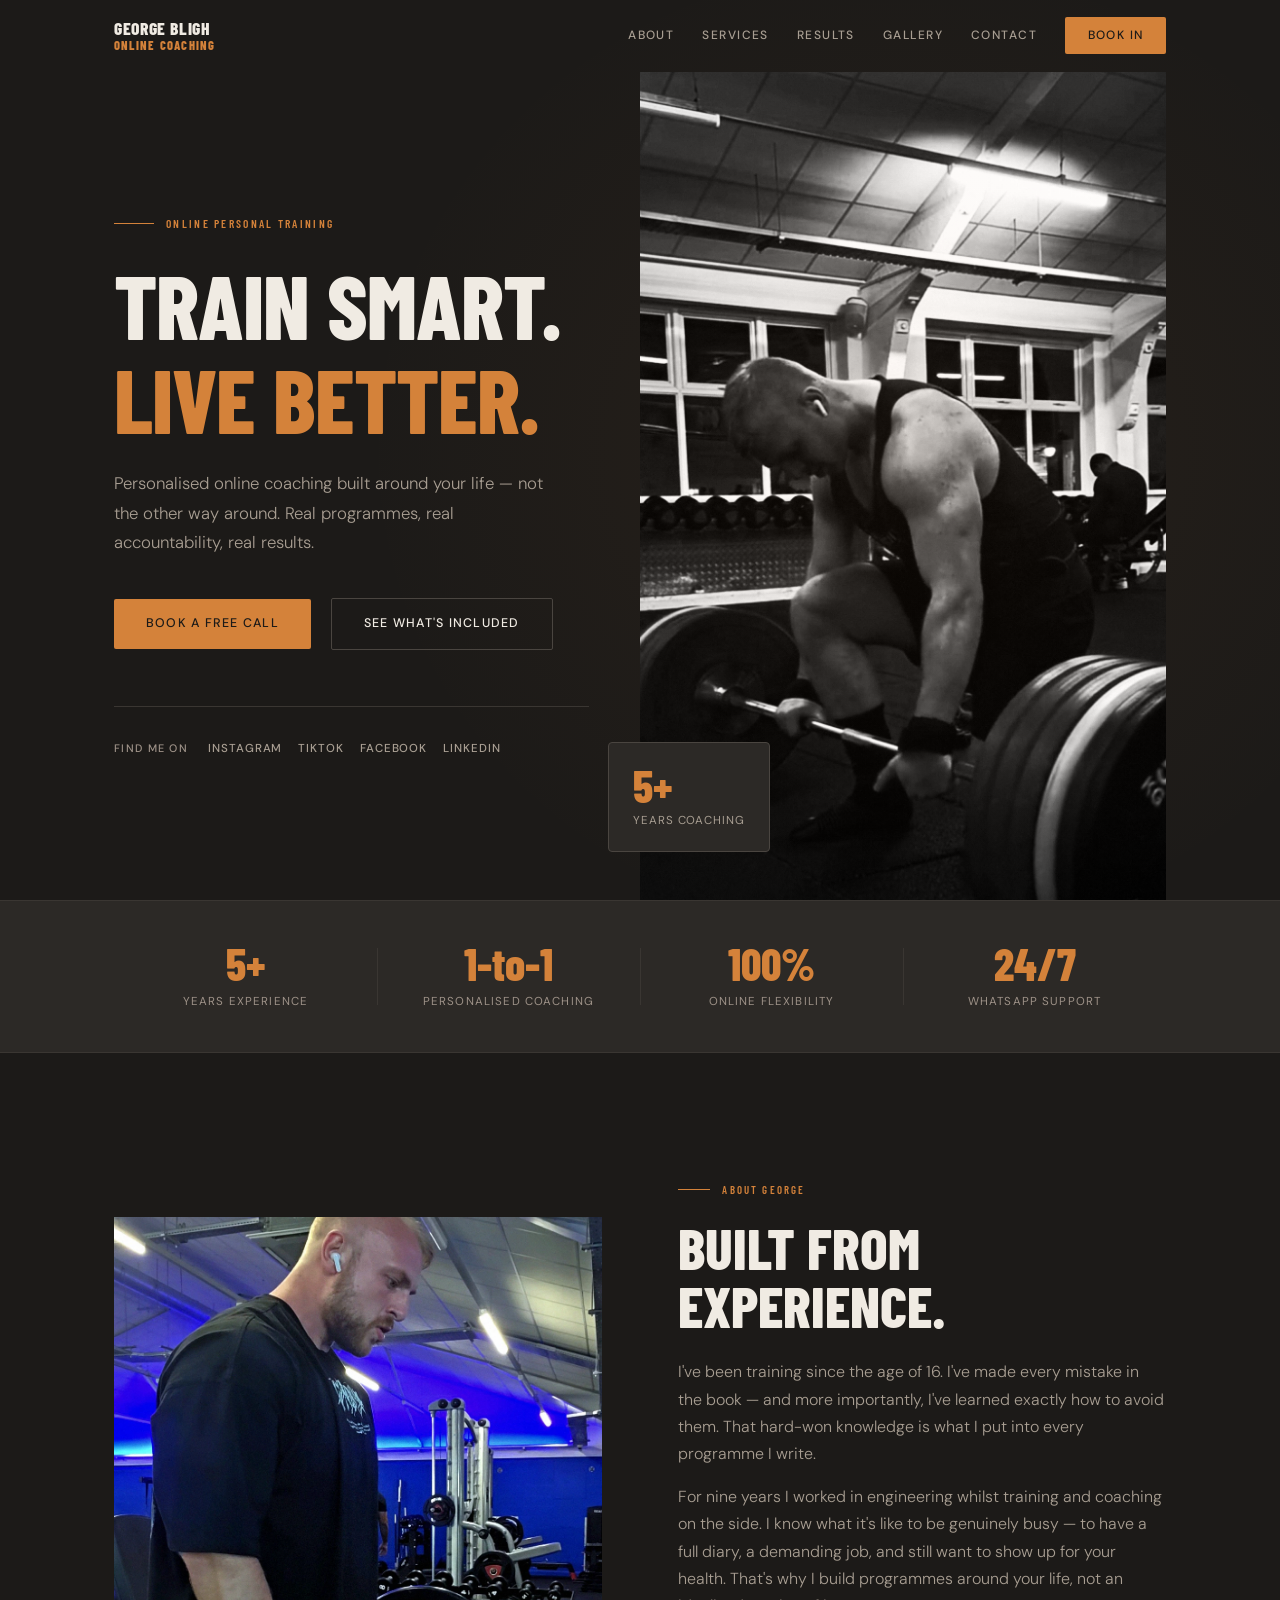
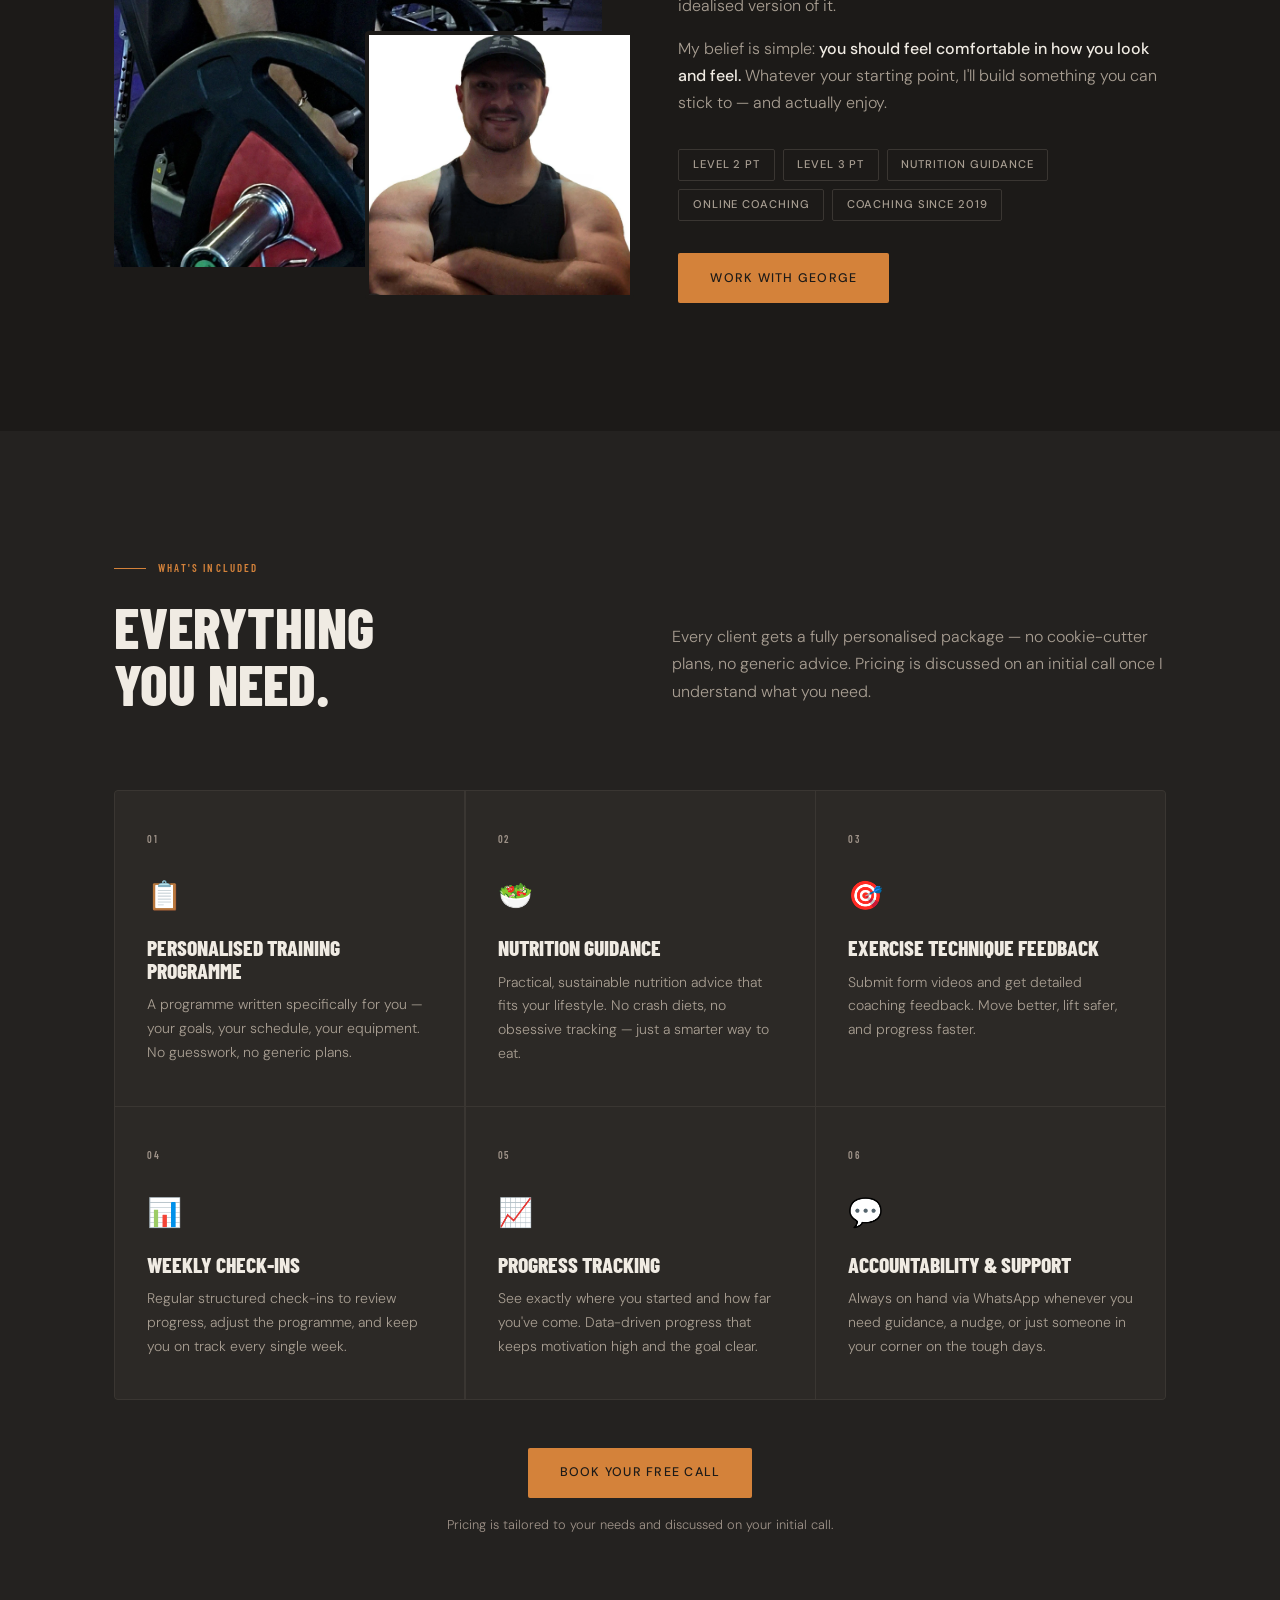
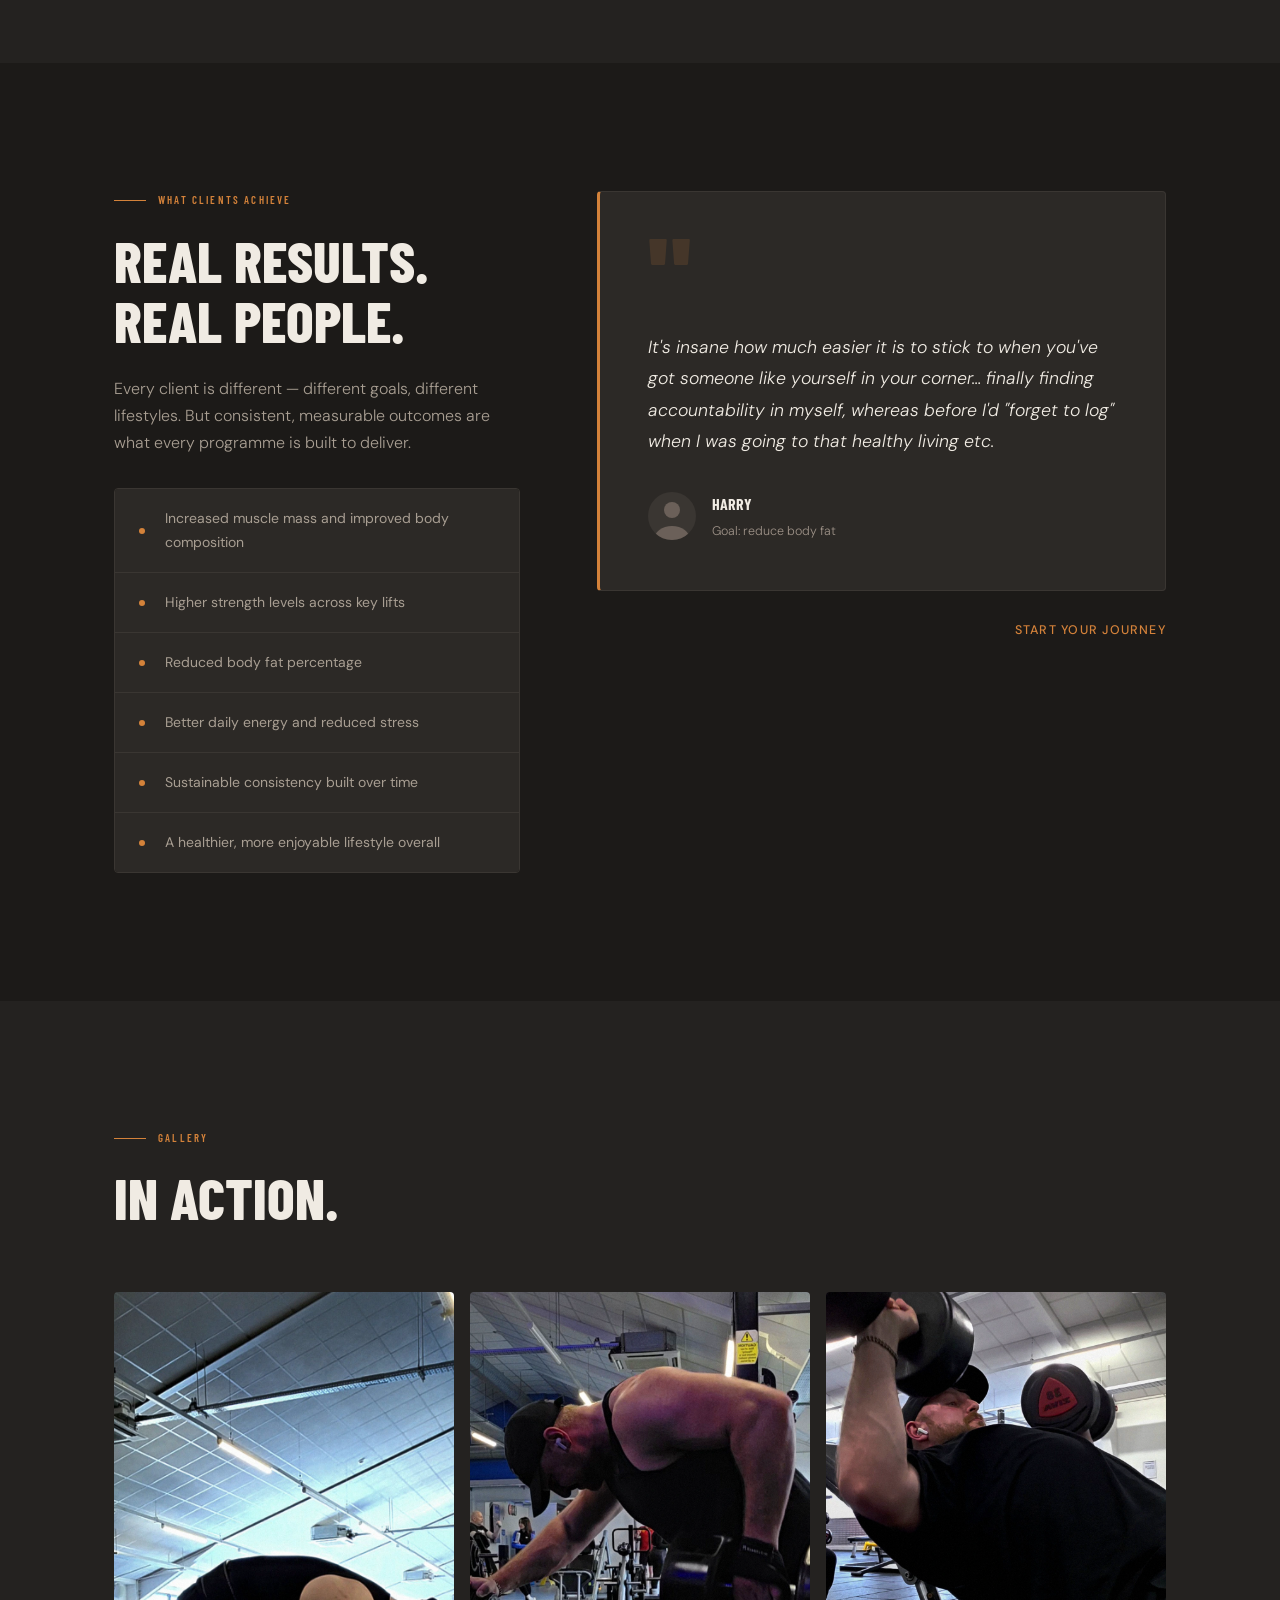
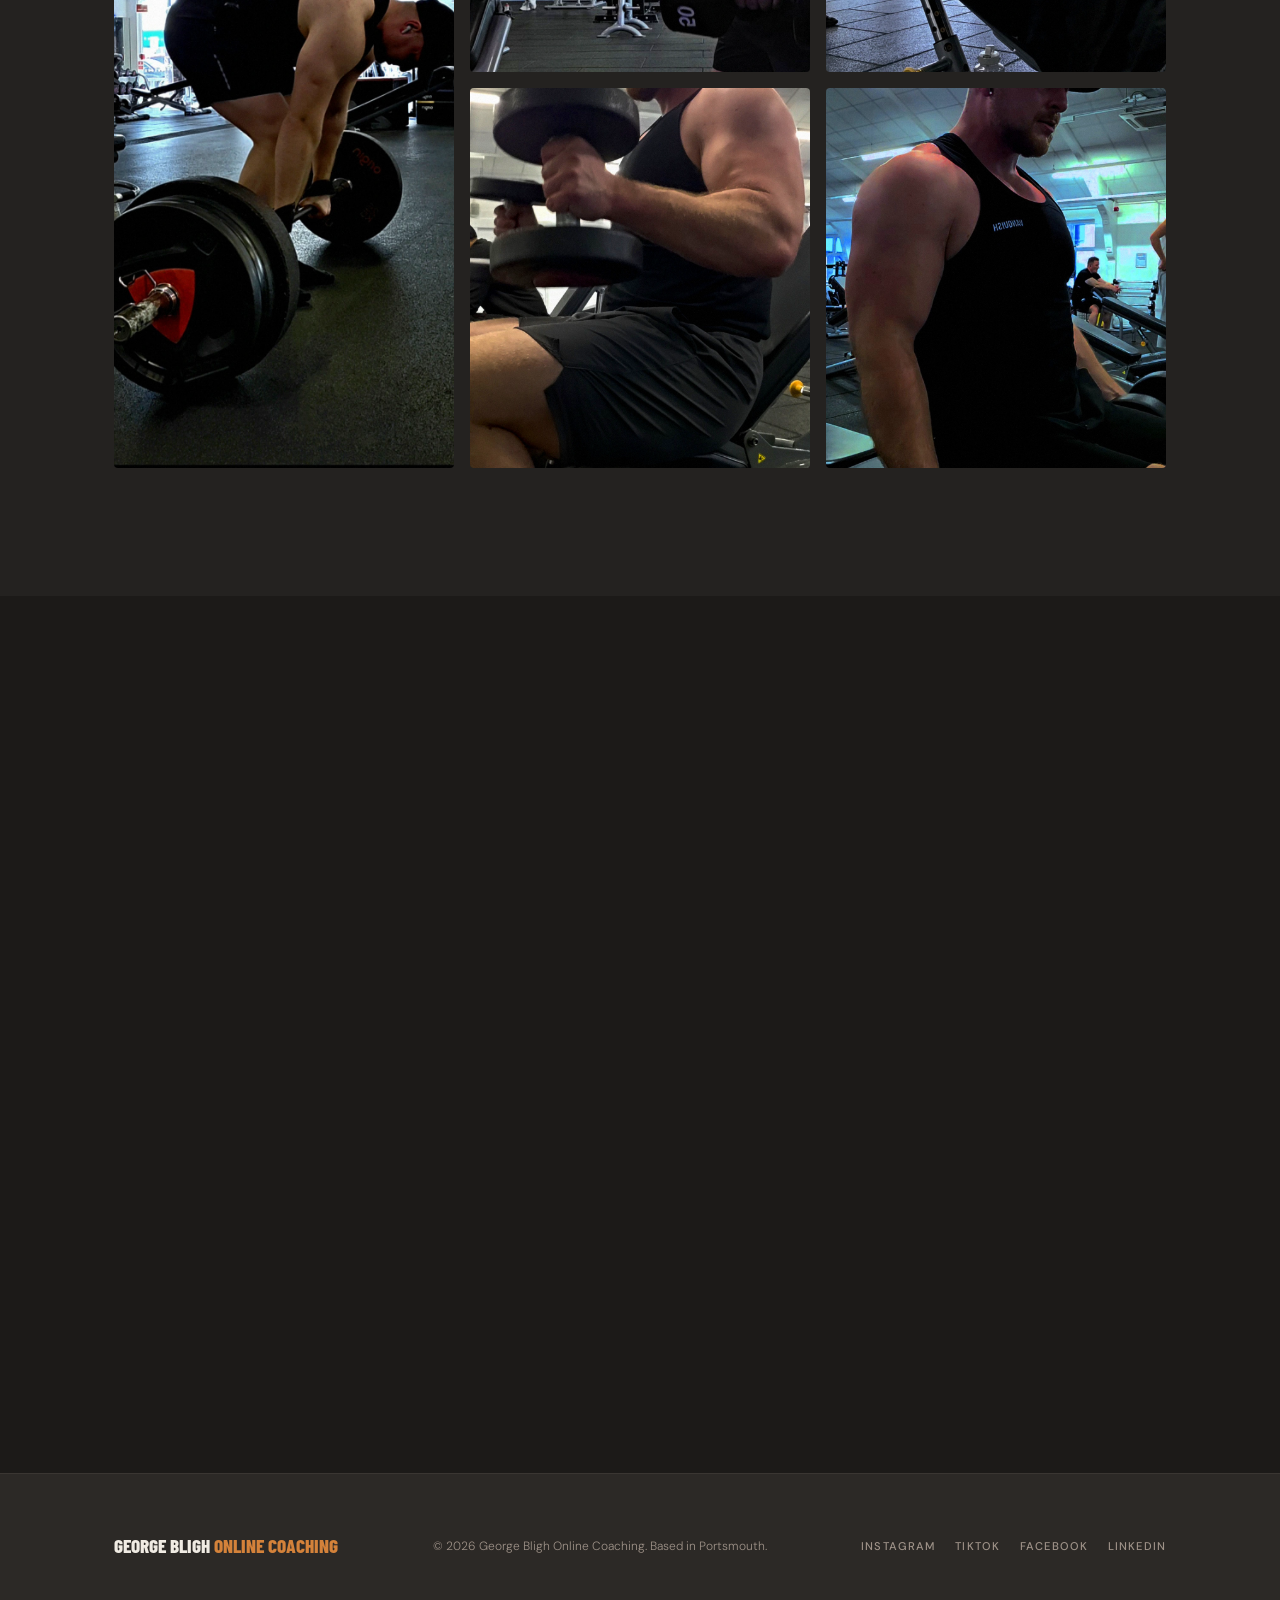
==== commit f0db10ab: "Use uploaded Favicon.webp; remove generated favicon files" ====
--- a/index.html
+++ b/index.html
@@ -25,12 +25,8 @@
   <link rel="sitemap" type="application/xml" href="/sitemap.xml" />
 
   <!-- ── Favicon ──────────────────────────────────────────── -->
-  <!-- SVG favicon works in all modern browsers immediately -->
-  <link rel="icon" type="image/svg+xml" href="/assets/favicons/monogram.svg" />
-  <!-- PNG fallbacks — export from assets/favicons/monogram.svg via squoosh.app or similar -->
-  <link rel="icon" type="image/png" sizes="32x32" href="/assets/favicons/favicon-32.png" />
-  <link rel="icon" type="image/png" sizes="16x16" href="/assets/favicons/favicon-16.png" />
-  <link rel="apple-touch-icon" href="/assets/favicons/apple-touch-icon.png" />
+  <link rel="icon" type="image/webp" href="/assets/images/Favicon.webp" />
+  <link rel="apple-touch-icon" href="/assets/images/Favicon.webp" />
 
   <!-- ── Structured Data ───────────────────────────────────── -->
   <script type="application/ld+json">
@@ -1505,8 +1501,7 @@
         </div>
 
         <div data-reveal data-reveal-delay="2">
-          <!-- Replace YOUR_FORMSPREE_ID with your actual Formspree form ID -->
-          <form class="contact-form" action="https://formspree.io/f/YOUR_FORMSPREE_ID" method="POST">
+          <form class="contact-form" action="https://formspree.io/f/mdaqkean" method="POST">
             <input type="hidden" name="_subject" value="New coaching enquiry — georgeblighcoaching.co.uk">
             <input type="text" name="_gotcha" style="display:none" tabindex="-1" autocomplete="off">
             <div class="form-row">
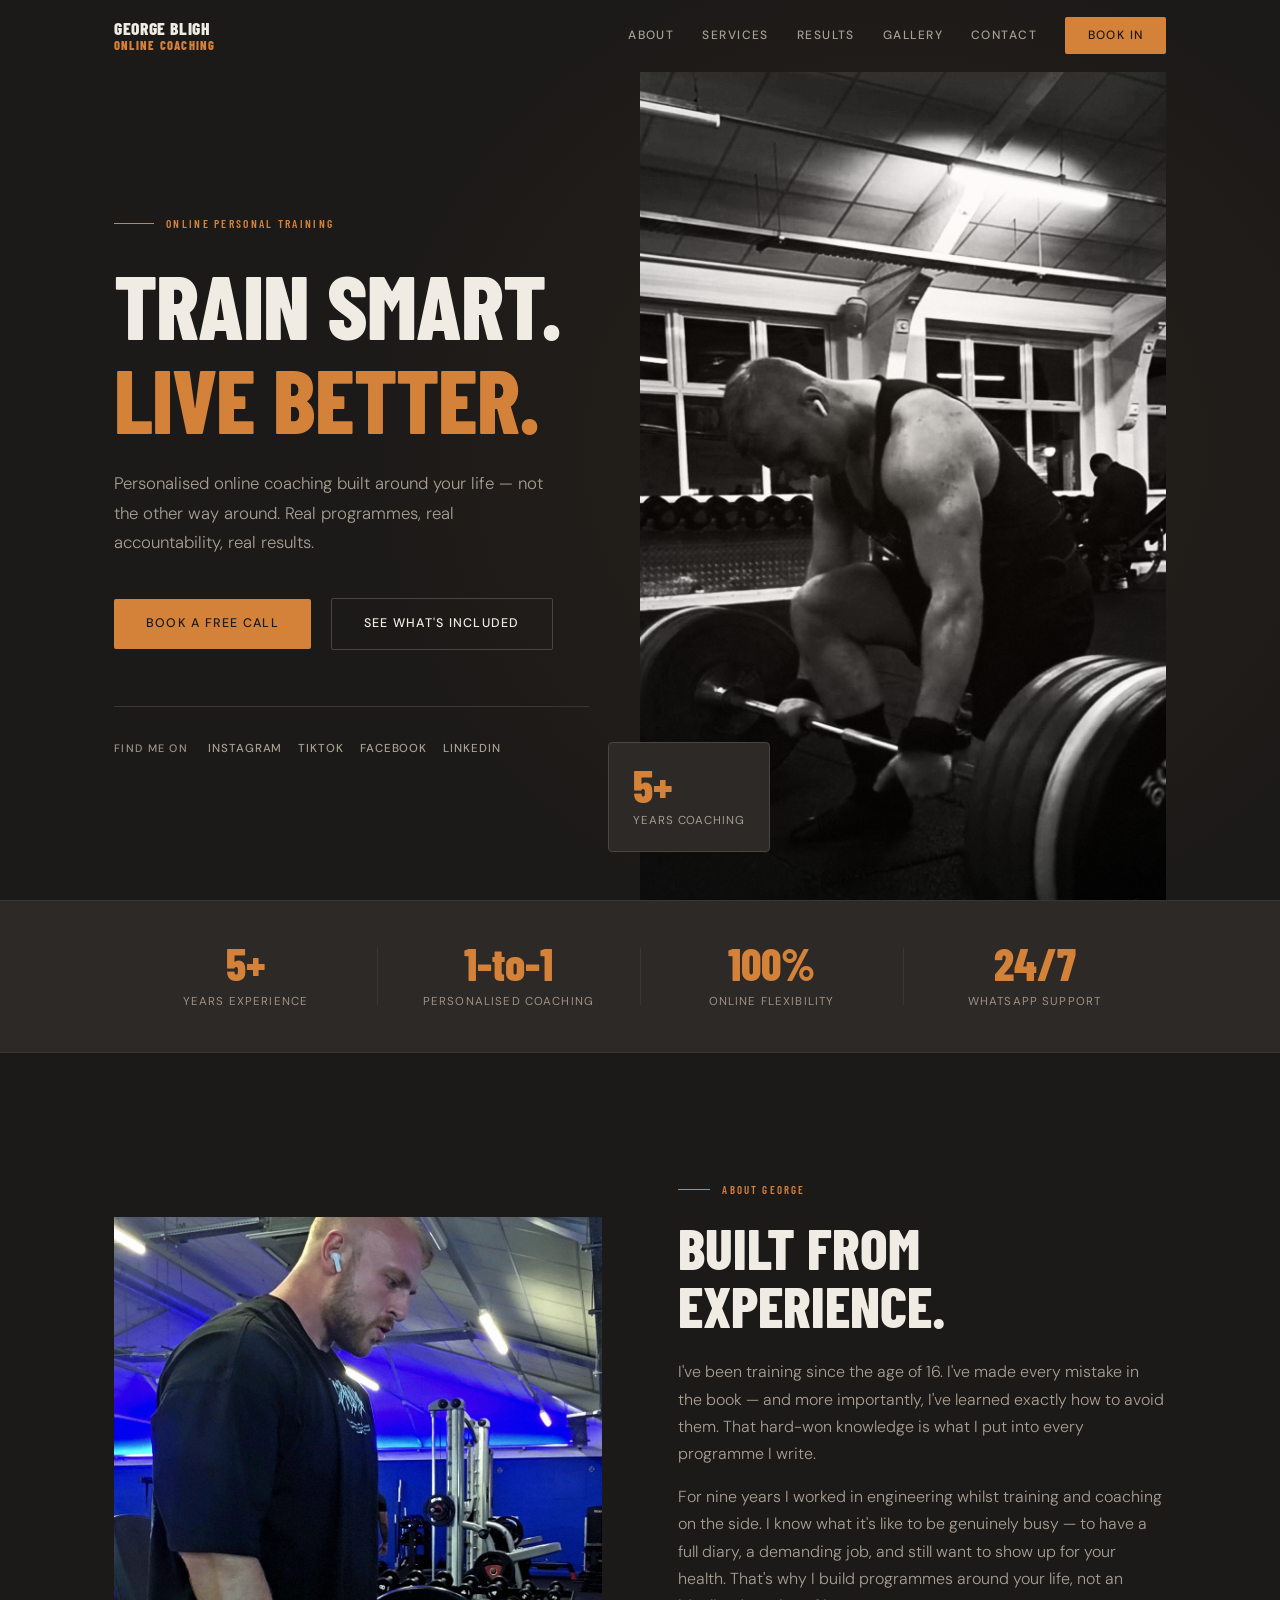
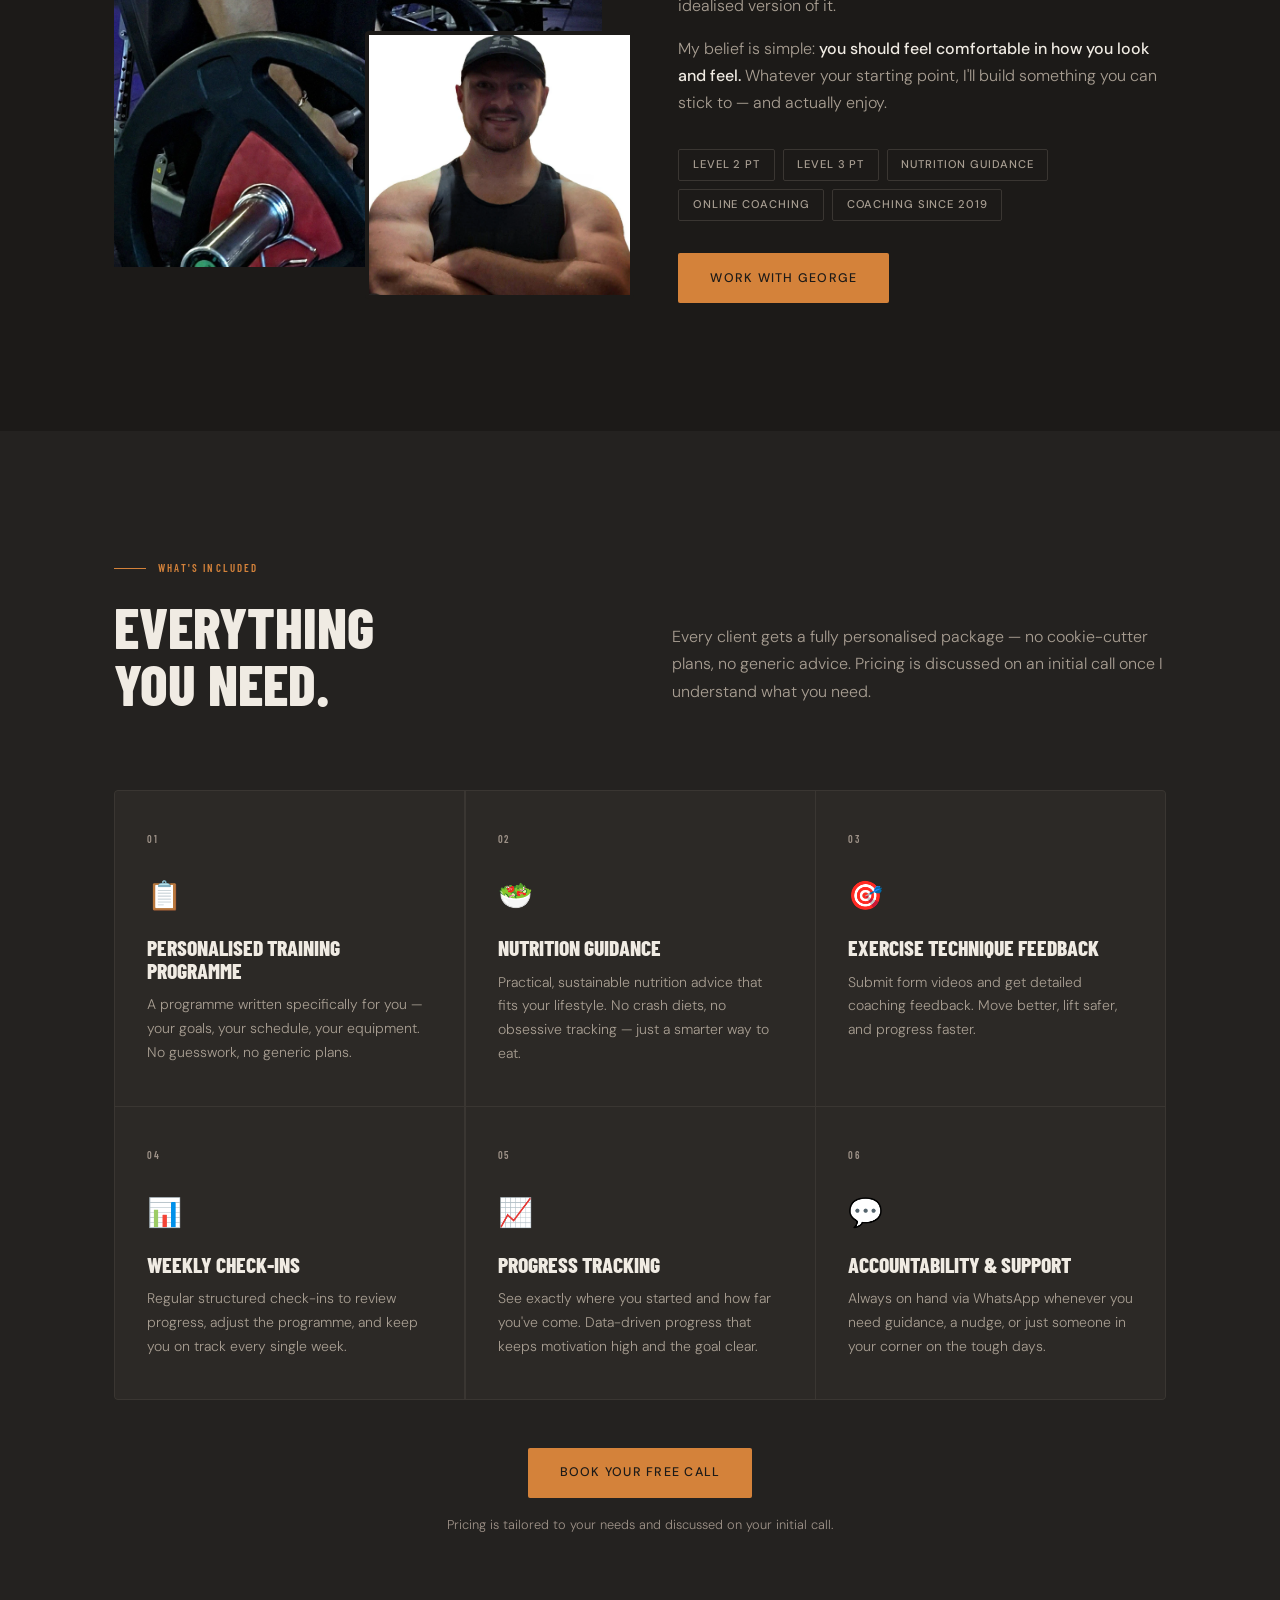
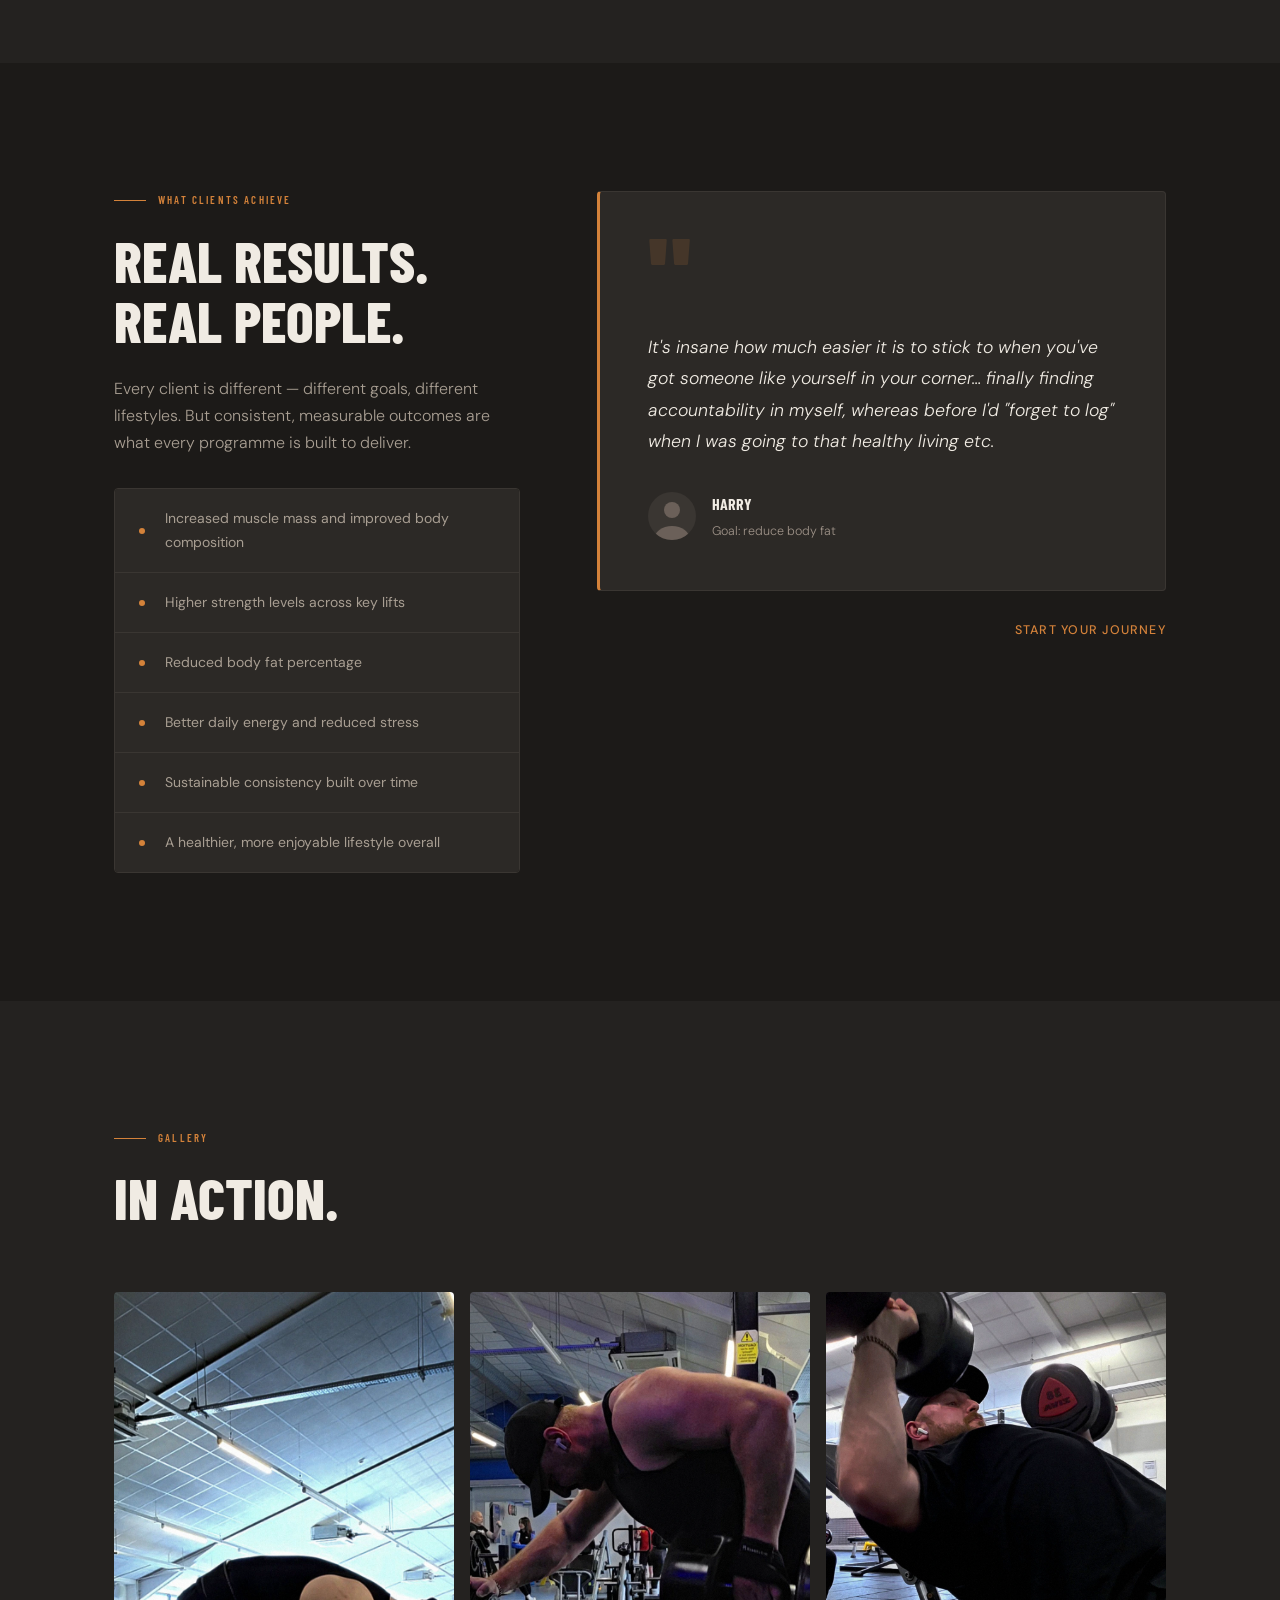
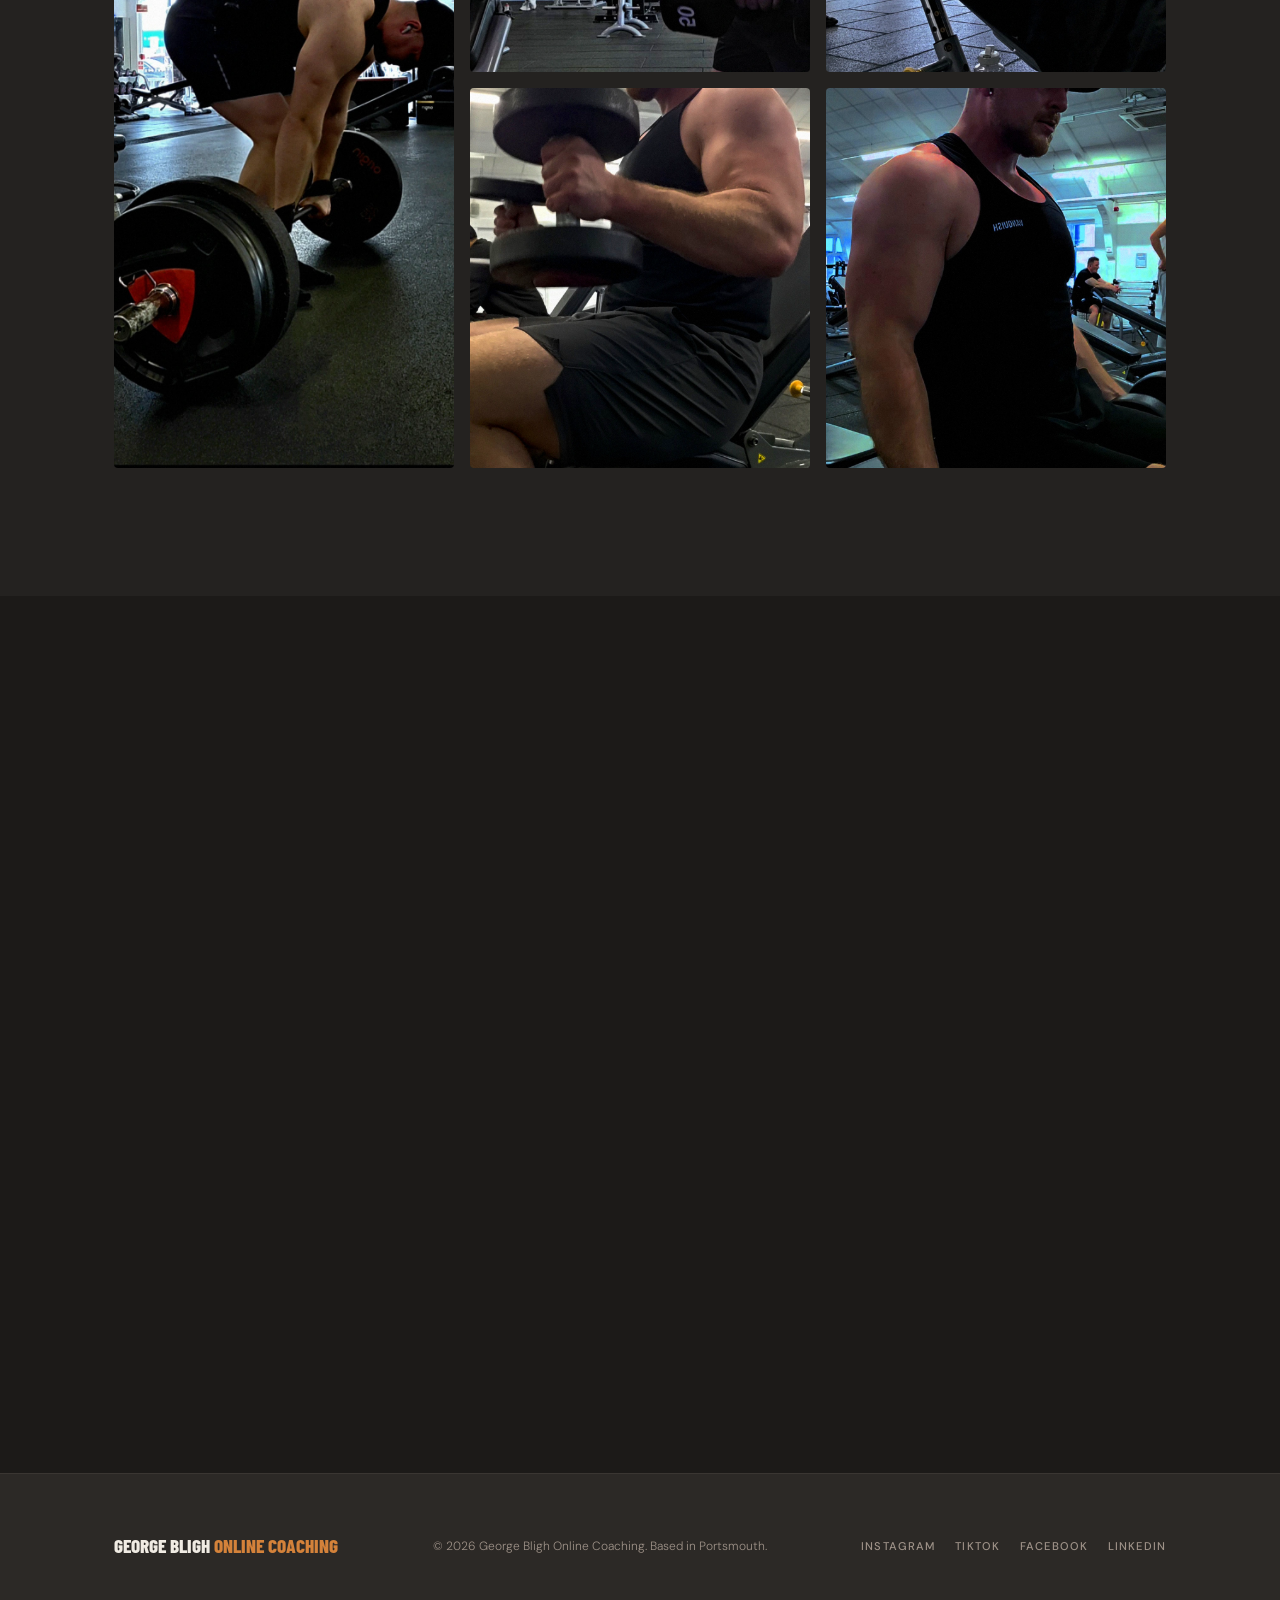
==== commit f019c1ca: "Mobile fixes: hero crop, about secondary image, gallery carousel Hero: object-position center bottom" ====
--- a/index.html
+++ b/index.html
@@ -1084,6 +1084,7 @@
       .hero__sub { max-width: 100%; }
       .hero__image-wrap { min-height: 420px; width: 100%; position: relative; }
       .hero__image-ph { min-height: 420px; }
+      .hero__image-ph img { object-position: center bottom; }
       .hero__image-badge { left: var(--gutter); bottom: 1.5rem; }
 
       /* About */
@@ -1137,14 +1138,35 @@
       .services__grid { grid-template-columns: 1fr; }
       .stats-strip { padding: 2rem 0; }
 
-      /* About: drop secondary image entirely on small screens */
-      .about__img-secondary { display: none; }
-      .about__image-stack   { padding-bottom: 0; }
-
-      /* Gallery: 2-col square */
+      /* About: keep secondary image but inset it so it doesn't overflow */
+      .about__img-secondary {
+        display: block;
+        position: absolute;
+        bottom: 1rem;
+        right: 1rem;
+        width: 40%;
+      }
+
+      /* Gallery: horizontal swipe carousel */
       .gallery__grid {
-        grid-template-columns: repeat(2, 1fr);
-        gap: 0.4rem;
+        display: flex;
+        overflow-x: auto;
+        overflow-y: hidden;
+        scroll-snap-type: x mandatory;
+        -webkit-overflow-scrolling: touch;
+        scrollbar-width: none;
+        gap: 0.75rem;
+        grid-template-columns: unset;
+        grid-template-rows: unset;
+      }
+      .gallery__grid::-webkit-scrollbar { display: none; }
+      .gallery__item,
+      .gallery__item--tall {
+        flex: 0 0 72vw;
+        scroll-snap-align: start;
+        aspect-ratio: 3 / 4;
+        grid-column: unset;
+        grid-row: unset;
       }
 
       /* Contact */
@@ -1156,7 +1178,7 @@
 
     /* Very small */
     @media (max-width: 380px) {
-      .gallery__grid { grid-template-columns: 1fr; }
+      .gallery__item, .gallery__item--tall { flex: 0 0 85vw; }
       .hero__social { display: none; }
     }
   </style>
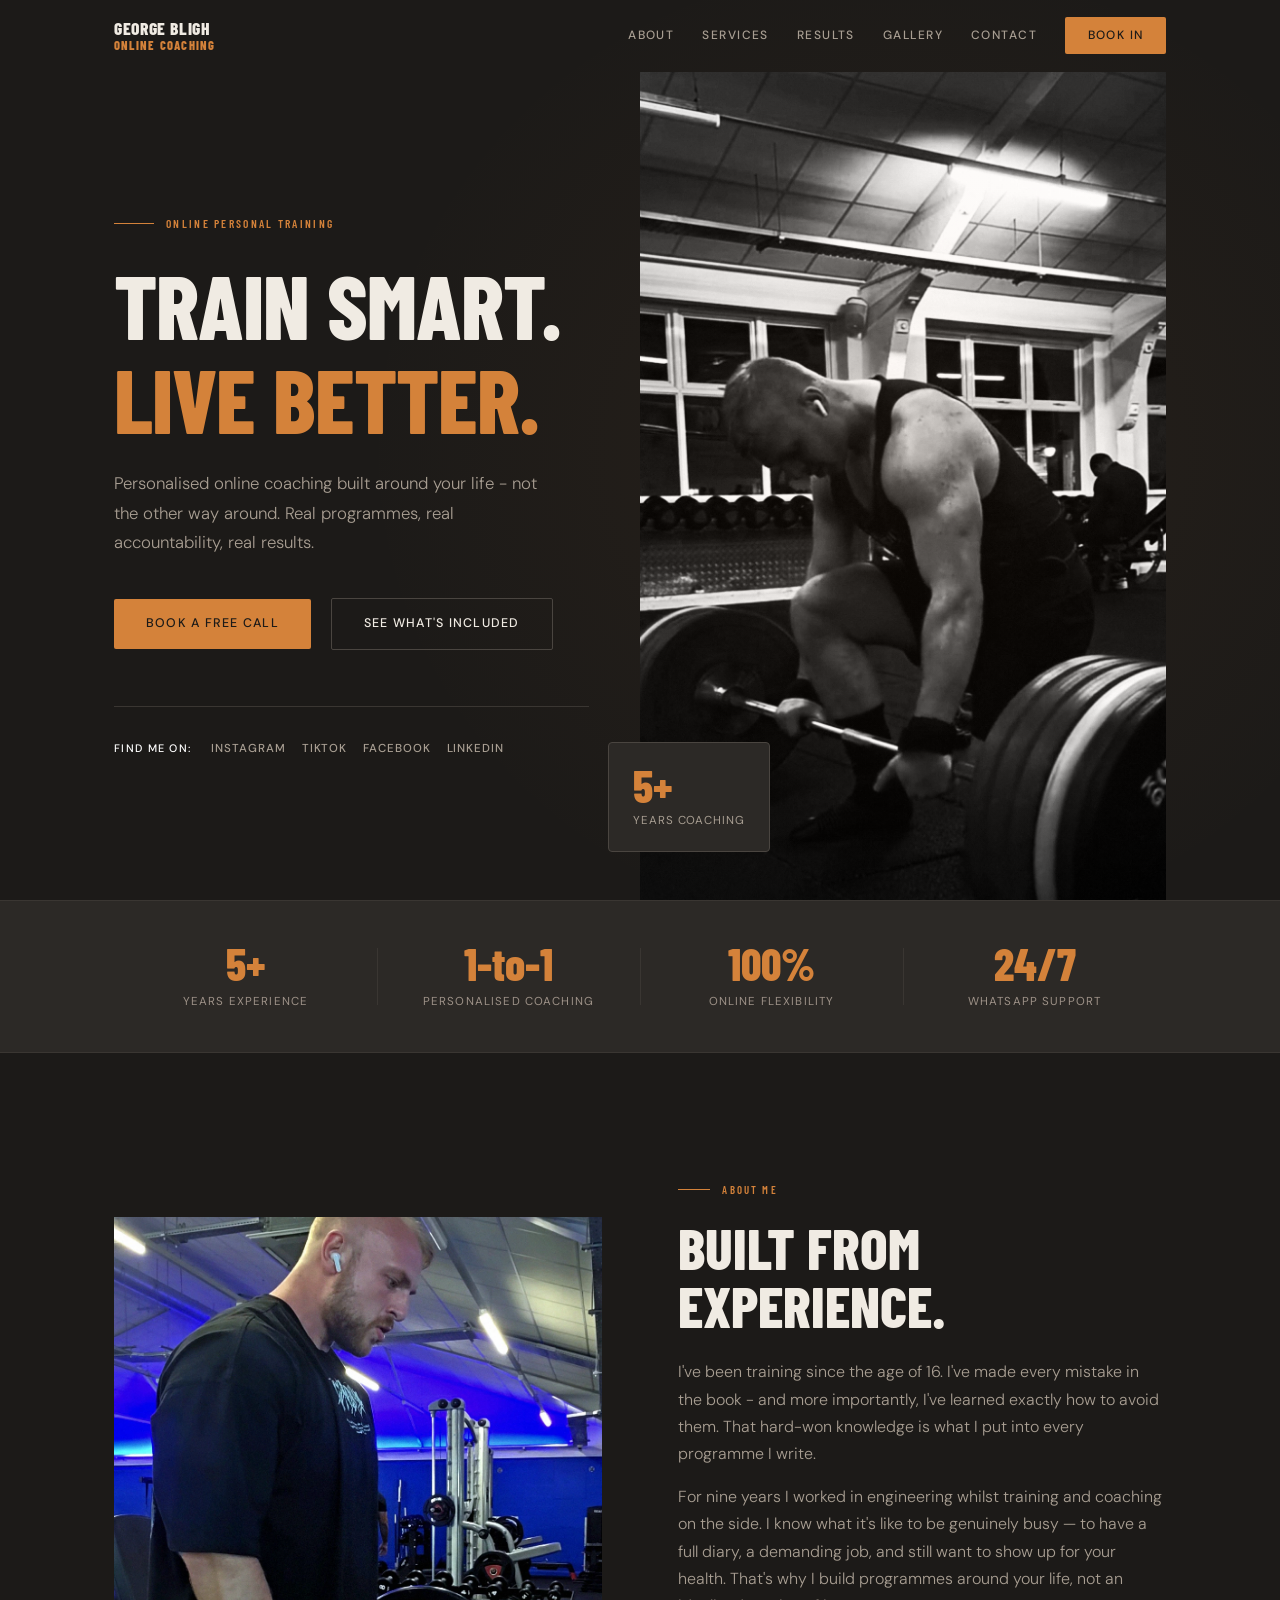
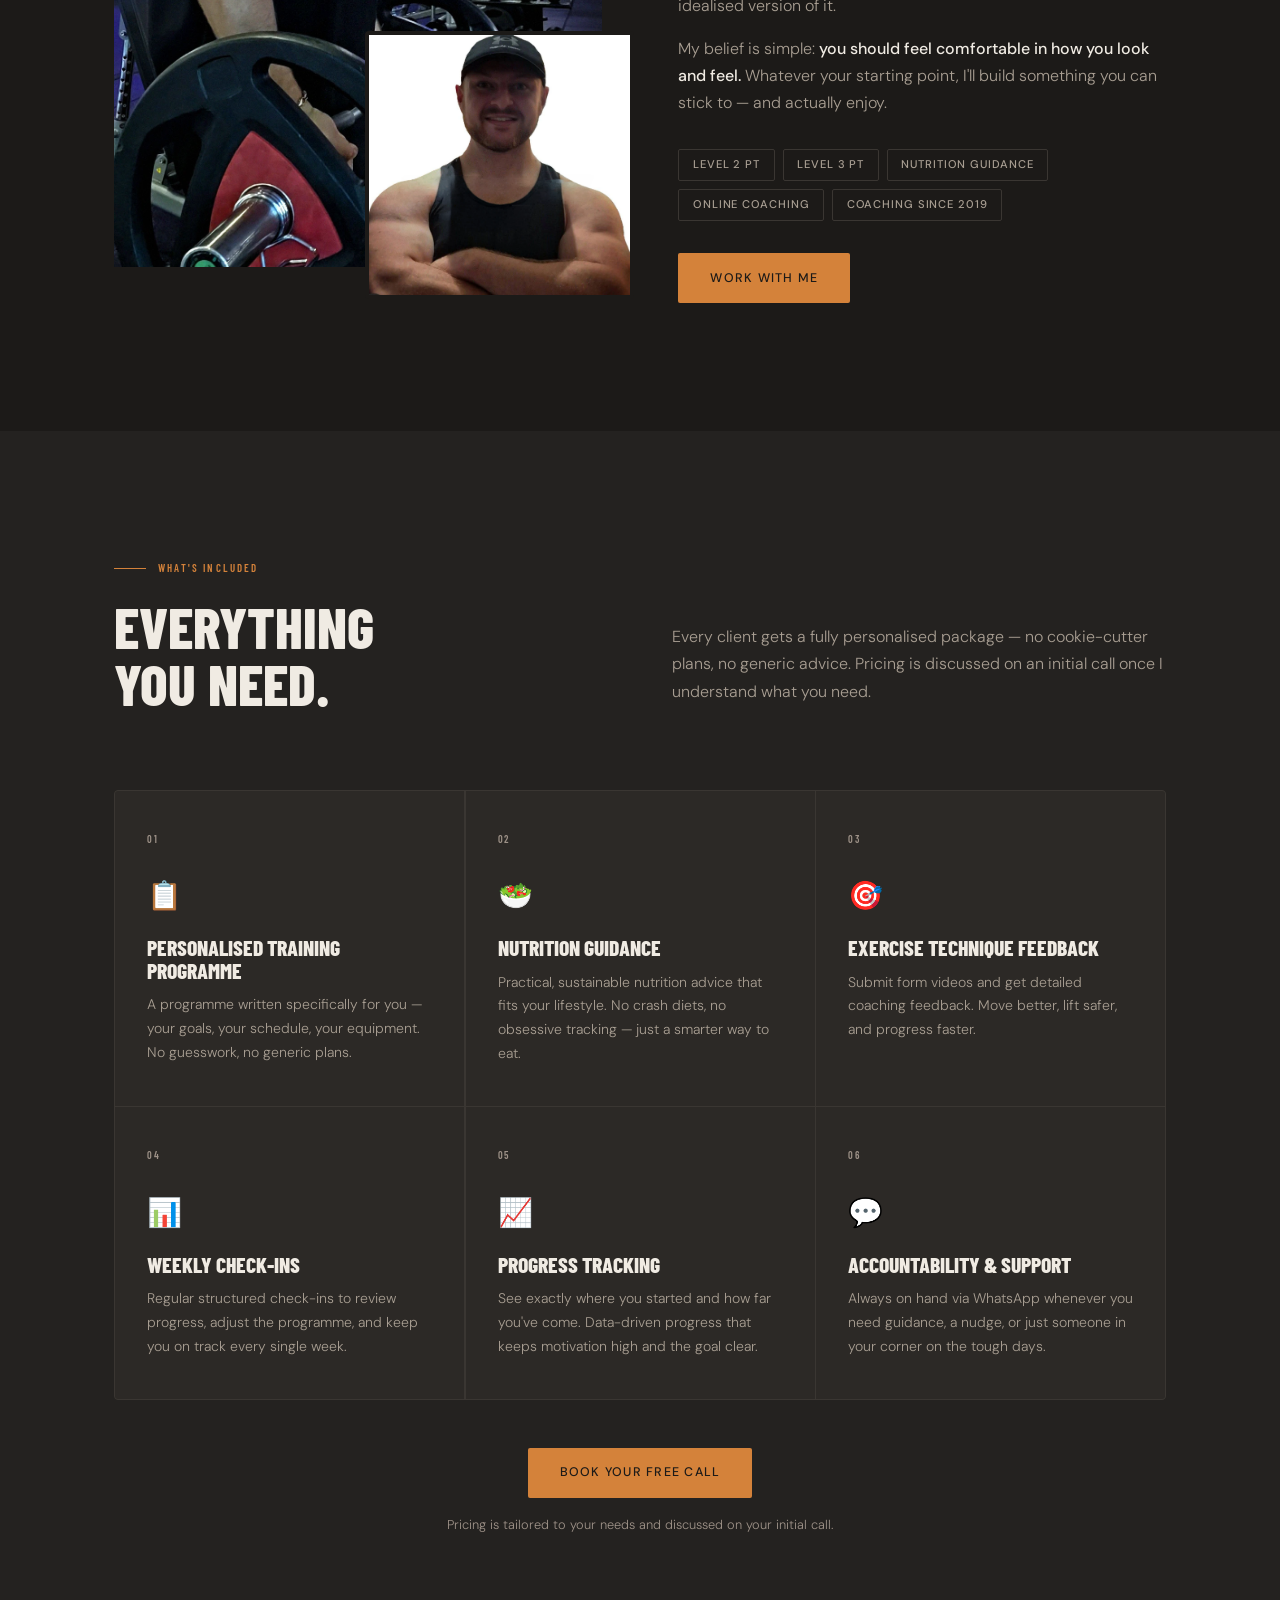
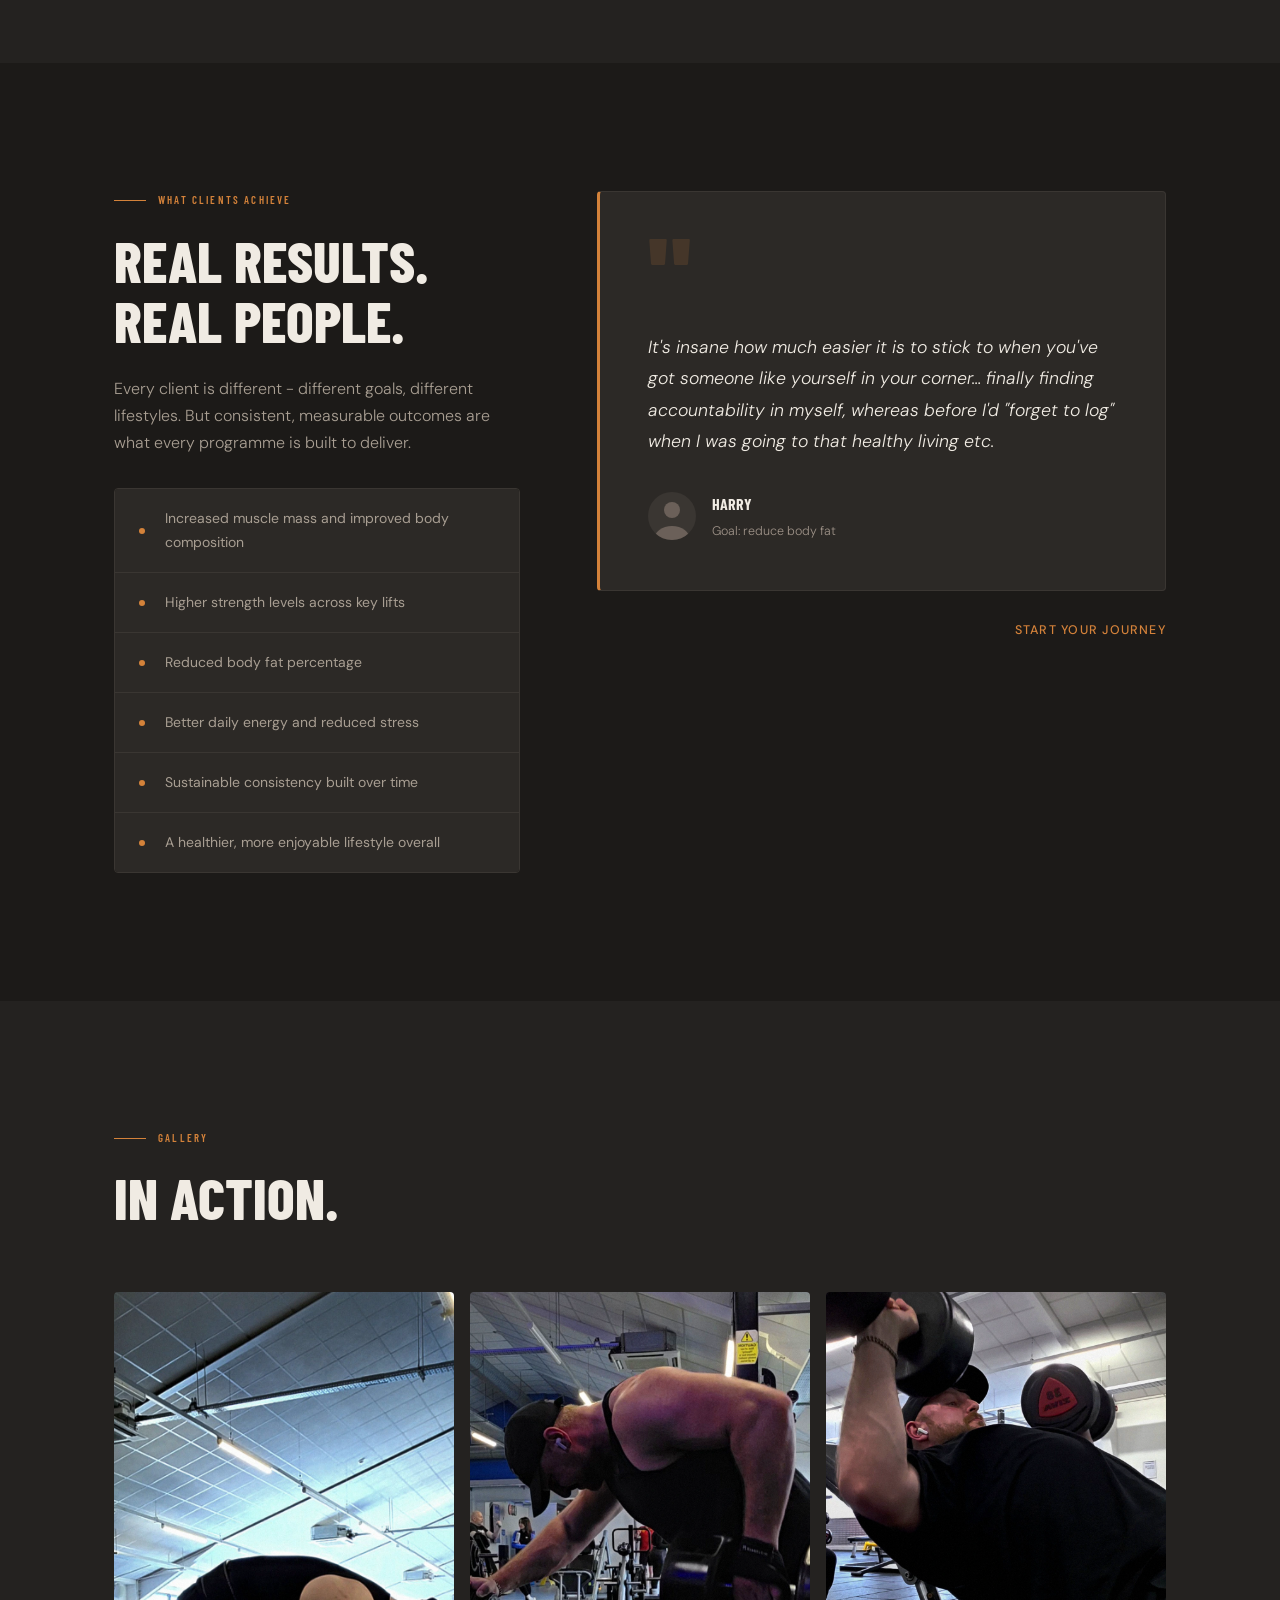
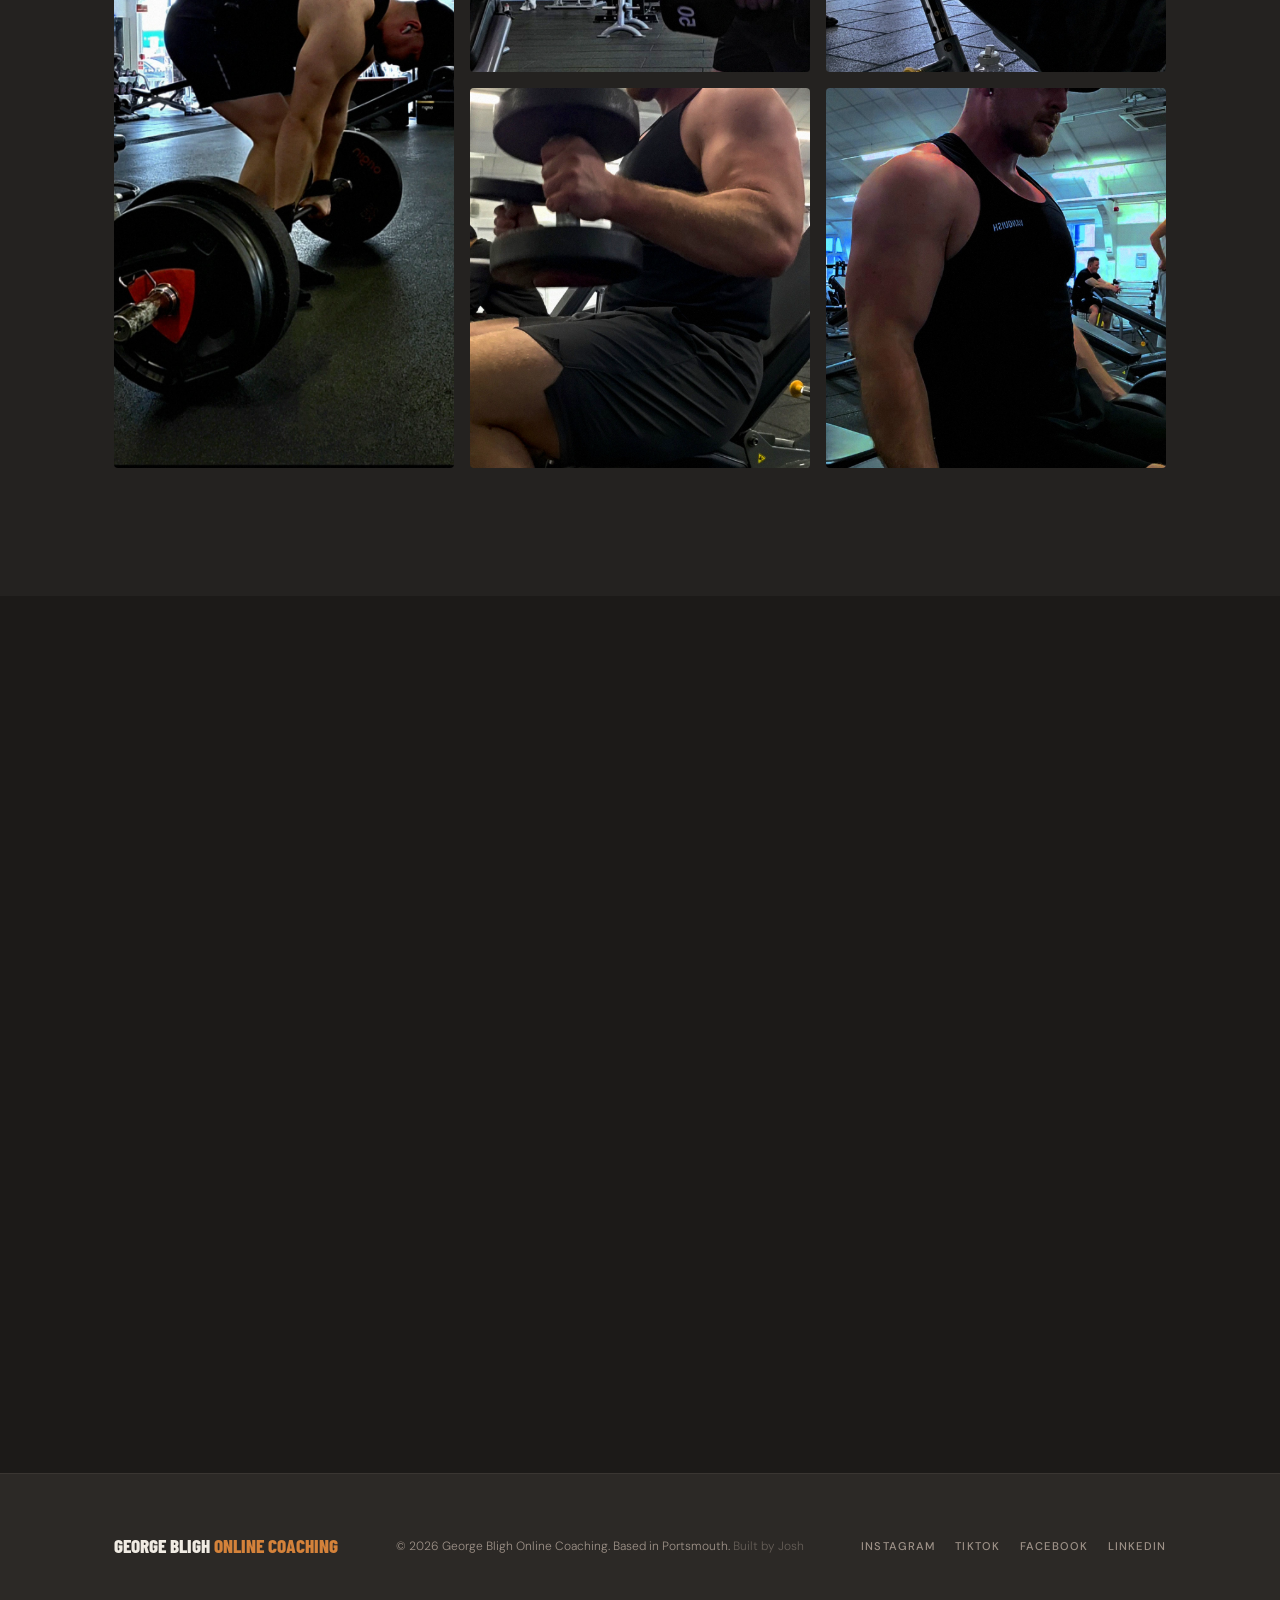
==== commit 6ff80c38: "Mobile hero image, copy sweep, social label, footer credit - picture element: mobile gets Hero 1to1 " ====
--- a/index.html
+++ b/index.html
@@ -71,7 +71,8 @@
   <link rel="preconnect" href="https://fonts.googleapis.com" />
   <link rel="preconnect" href="https://fonts.gstatic.com" crossorigin />
   <!-- Load font CSS asynchronously so it never blocks first paint -->
-  <link rel="preload" as="image" href="assets/images/Hero%201080w%20x%202021h%20px.webp" />
+  <link rel="preload" as="image" href="assets/images/Hero%201to1%20Mobile.webp" media="(max-width: 860px)" />
+  <link rel="preload" as="image" href="assets/images/Hero%201080w%20x%202021h%20px.webp" media="(min-width: 861px)" />
   <link rel="preload" as="style" href="https://fonts.googleapis.com/css2?family=Barlow+Condensed:wght@400;600;700;800&family=DM+Sans:ital,wght@0,300;0,400;0,500;1,300&display=swap" />
   <link rel="stylesheet" media="print" onload="this.media='all'" href="https://fonts.googleapis.com/css2?family=Barlow+Condensed:wght@400;600;700;800&family=DM+Sans:ital,wght@0,300;0,400;0,500;1,300&display=swap" />
   <noscript>
@@ -487,7 +488,7 @@
       font-weight: 500;
       letter-spacing: 0.12em;
       text-transform: uppercase;
-      color: var(--text-muted);
+      color: #ffffff;
       margin-right: 0.25rem;
     }
     .hero__social-link {
@@ -1176,6 +1177,29 @@
       .footer { padding: 2.5rem 0 6rem; }
     }
 
+    /* Gallery dots — mobile carousel indicator */
+    .gallery__dots { display: none; }
+    @media (max-width: 560px) {
+      .gallery__dots {
+        display: flex;
+        justify-content: center;
+        gap: 0.5rem;
+        margin-top: 1rem;
+      }
+      .gallery__dot {
+        width: 8px; height: 8px;
+        border-radius: 50%;
+        background: var(--border);
+        border: none; padding: 0;
+        cursor: pointer;
+        transition: background 0.25s, transform 0.25s;
+      }
+      .gallery__dot--active {
+        background: var(--accent);
+        transform: scale(1.35);
+      }
+    }
+
     /* Very small */
     @media (max-width: 380px) {
       .gallery__item, .gallery__item--tall { flex: 0 0 85vw; }
@@ -1227,7 +1251,7 @@
         </h1>
 
         <p class="hero__sub" style="animation:fadeUp 0.7s 0.22s both;">
-          Personalised online coaching built around your life — not the other way around. Real programmes, real accountability, real results.
+          Personalised online coaching built around your life - not the other way around. Real programmes, real accountability, real results.
         </p>
 
         <div class="hero__actions" style="animation:fadeUp 0.7s 0.34s both;">
@@ -1236,7 +1260,7 @@
         </div>
 
         <div class="hero__social" style="animation:fadeUp 0.7s 0.5s both;">
-          <span class="hero__social-label">Find me on</span>
+          <span class="hero__social-label">Find me on:</span>
           <a href="https://www.instagram.com/georgefitzness/" target="_blank" rel="noopener noreferrer" class="hero__social-link">Instagram</a>
           <a href="https://www.tiktok.com/@georgefitnezz" target="_blank" rel="noopener noreferrer" class="hero__social-link">TikTok</a>
           <a href="https://www.facebook.com/profile.php?id=61587950019337" target="_blank" rel="noopener noreferrer" class="hero__social-link">Facebook</a>
@@ -1246,10 +1270,13 @@
 
       <div class="hero__image-wrap" style="animation:fadeIn 1s 0.2s both;">
         <div class="hero__image-ph">
-          <img src="assets/images/Hero%201080w%20x%202021h%20px.webp"
-               alt="George Bligh, online personal trainer"
-               width="1080" height="2021"
-               fetchpriority="high" />
+          <picture>
+            <source media="(max-width: 860px)" srcset="assets/images/Hero%201to1%20Mobile.webp" type="image/webp" />
+            <img src="assets/images/Hero%201080w%20x%202021h%20px.webp"
+                 alt="George Bligh, online personal trainer"
+                 width="1080" height="2021"
+                 fetchpriority="high" />
+          </picture>
         </div>
         <div class="hero__image-badge">
           <div class="hero__badge-stat">5+</div>
@@ -1303,11 +1330,11 @@
         </div>
 
         <div>
-          <div class="section-label" data-reveal>About George</div>
+          <div class="section-label" data-reveal>About Me</div>
           <h2 class="about__title" data-reveal data-reveal-delay="1">Built From<br>Experience.</h2>
 
           <div class="about__body" data-reveal data-reveal-delay="2">
-            <p>I've been training since the age of 16. I've made every mistake in the book — and more importantly, I've learned exactly how to avoid them. That hard-won knowledge is what I put into every programme I write.</p>
+            <p>I've been training since the age of 16. I've made every mistake in the book - and more importantly, I've learned exactly how to avoid them. That hard-won knowledge is what I put into every programme I write.</p>
             <p>For nine years I worked in engineering whilst training and coaching on the side. I know what it's like to be genuinely busy — to have a full diary, a demanding job, and still want to show up for your health. That's why I build programmes around your life, not an idealised version of it.</p>
             <p>My belief is simple: <strong>you should feel comfortable in how you look and feel.</strong> Whatever your starting point, I'll build something you can stick to — and actually enjoy.</p>
           </div>
@@ -1320,7 +1347,7 @@
             <span class="about__tag">Coaching Since 2019</span>
           </div>
 
-          <a href="#contact" class="btn btn--primary" data-reveal data-reveal-delay="4">Work With George</a>
+          <a href="#contact" class="btn btn--primary" data-reveal data-reveal-delay="4">Work With Me</a>
         </div>
       </div>
     </div>
@@ -1398,7 +1425,7 @@
         <div>
           <div class="section-label" data-reveal>What Clients Achieve</div>
           <h2 class="results__title" data-reveal data-reveal-delay="1">Real Results.<br>Real People.</h2>
-          <p data-reveal data-reveal-delay="2">Every client is different — different goals, different lifestyles. But consistent, measurable outcomes are what every programme is built to deliver.</p>
+          <p data-reveal data-reveal-delay="2">Every client is different - different goals, different lifestyles. But consistent, measurable outcomes are what every programme is built to deliver.</p>
 
           <div class="results__outcomes" data-reveal data-reveal-delay="3">
             <div class="outcome-item"><span class="outcome-item__dot"></span><span class="outcome-item__label">Increased muscle mass and improved body composition</span></div>
@@ -1480,6 +1507,13 @@
                width="1080" height="1947" loading="lazy" />
         </div>
       </div>
+      <div class="gallery__dots" aria-hidden="true">
+        <button class="gallery__dot gallery__dot--active" data-index="0"></button>
+        <button class="gallery__dot" data-index="1"></button>
+        <button class="gallery__dot" data-index="2"></button>
+        <button class="gallery__dot" data-index="3"></button>
+        <button class="gallery__dot" data-index="4"></button>
+      </div>
     </div>
   </section>
 
@@ -1494,7 +1528,7 @@
             The first step is a free call to talk through your goals, your lifestyle, and whether we're the right fit. No hard sell, no pressure.
           </p>
           <p data-reveal data-reveal-delay="2">
-            Prefer to message first? Find George on Instagram or drop a WhatsApp — he'll get back to you.
+            Prefer to message first? Find me on Instagram or drop me a WhatsApp - I'll get back to you.
           </p>
 
           <div class="contact__methods" data-reveal data-reveal-delay="3">
@@ -1524,7 +1558,7 @@
 
         <div data-reveal data-reveal-delay="2">
           <form class="contact-form" action="https://formspree.io/f/mdaqkean" method="POST">
-            <input type="hidden" name="_subject" value="New coaching enquiry — georgeblighcoaching.co.uk">
+            <input type="hidden" name="_subject" value="New coaching enquiry - georgeblighcoaching.co.uk">
             <input type="text" name="_gotcha" style="display:none" tabindex="-1" autocomplete="off">
             <div class="form-row">
               <div class="form-field">
@@ -1545,7 +1579,7 @@
               <input type="tel" class="form-input" id="phone" name="phone" placeholder="+44 XXXX XXXXXX" autocomplete="tel" />
             </div>
             <div class="form-field">
-              <label class="form-label" for="goals">Tell George a bit about your goals</label>
+              <label class="form-label" for="goals">Tell me a bit about your goals</label>
               <textarea class="form-textarea" id="goals" name="goals" placeholder="What do you want to achieve? Where are you starting from?"></textarea>
             </div>
             <button type="submit" class="btn btn--primary form-submit">Send Message</button>
@@ -1562,7 +1596,7 @@
     <div class="container">
       <div class="footer__inner">
         <div class="footer__logo">George Bligh <span>Online Coaching</span></div>
-        <p class="footer__copy">© 2026 George Bligh Online Coaching. Based in Portsmouth.</p>
+        <p class="footer__copy">© 2026 George Bligh Online Coaching. Based in Portsmouth. <a href="https://www.linkedin.com/in/joshua-w-falconer/" target="_blank" rel="noopener noreferrer" style="color:inherit;opacity:0.5;text-decoration:none;" onmouseover="this.style.opacity='1'" onmouseout="this.style.opacity='0.5'">Built by Josh</a></p>
         <div class="footer__socials">
           <a href="https://www.instagram.com/georgefitzness/" target="_blank" rel="noopener noreferrer" class="footer__social-link">Instagram</a>
           <a href="https://www.tiktok.com/@georgefitnezz" target="_blank" rel="noopener noreferrer" class="footer__social-link">TikTok</a>
@@ -1652,6 +1686,60 @@
         }
       });
     }
+    // Gallery carousel — dots + autoplay (mobile only)
+    (function () {
+      const grid = document.querySelector('.gallery__grid');
+      const dots = Array.from(document.querySelectorAll('.gallery__dot'));
+      if (!grid || !dots.length) return;
+
+      const items = () => Array.from(grid.querySelectorAll('.gallery__item, .gallery__item--tall'));
+      let active = 0;
+      let timer = null;
+
+      function setActive(i) {
+        active = i;
+        dots.forEach((d, j) => d.classList.toggle('gallery__dot--active', j === i));
+      }
+
+      function goTo(i) {
+        const el = items()[i];
+        if (!el) return;
+        grid.scrollTo({ left: el.offsetLeft, behavior: 'smooth' });
+        setActive(i);
+      }
+
+      function next() { goTo((active + 1) % items().length); }
+
+      function start() {
+        stop();
+        timer = setInterval(next, 2000);
+      }
+
+      function stop() { clearInterval(timer); timer = null; }
+
+      // Sync dots on scroll
+      grid.addEventListener('scroll', function () {
+        const sl = grid.scrollLeft;
+        let closest = 0, minD = Infinity;
+        items().forEach(function (el, i) {
+          const d = Math.abs(el.offsetLeft - sl);
+          if (d < minD) { minD = d; closest = i; }
+        });
+        setActive(closest);
+      }, { passive: true });
+
+      // Dot clicks
+      dots.forEach(function (dot, i) {
+        dot.addEventListener('click', function () { goTo(i); start(); });
+      });
+
+      // Pause on touch, resume 3 s after lift
+      grid.addEventListener('touchstart', stop, { passive: true });
+      grid.addEventListener('touchend', function () { setTimeout(start, 3000); }, { passive: true });
+
+      // Only run autoplay on mobile
+      if (window.matchMedia('(max-width: 560px)').matches) start();
+    }());
   </script>
 
 </body>
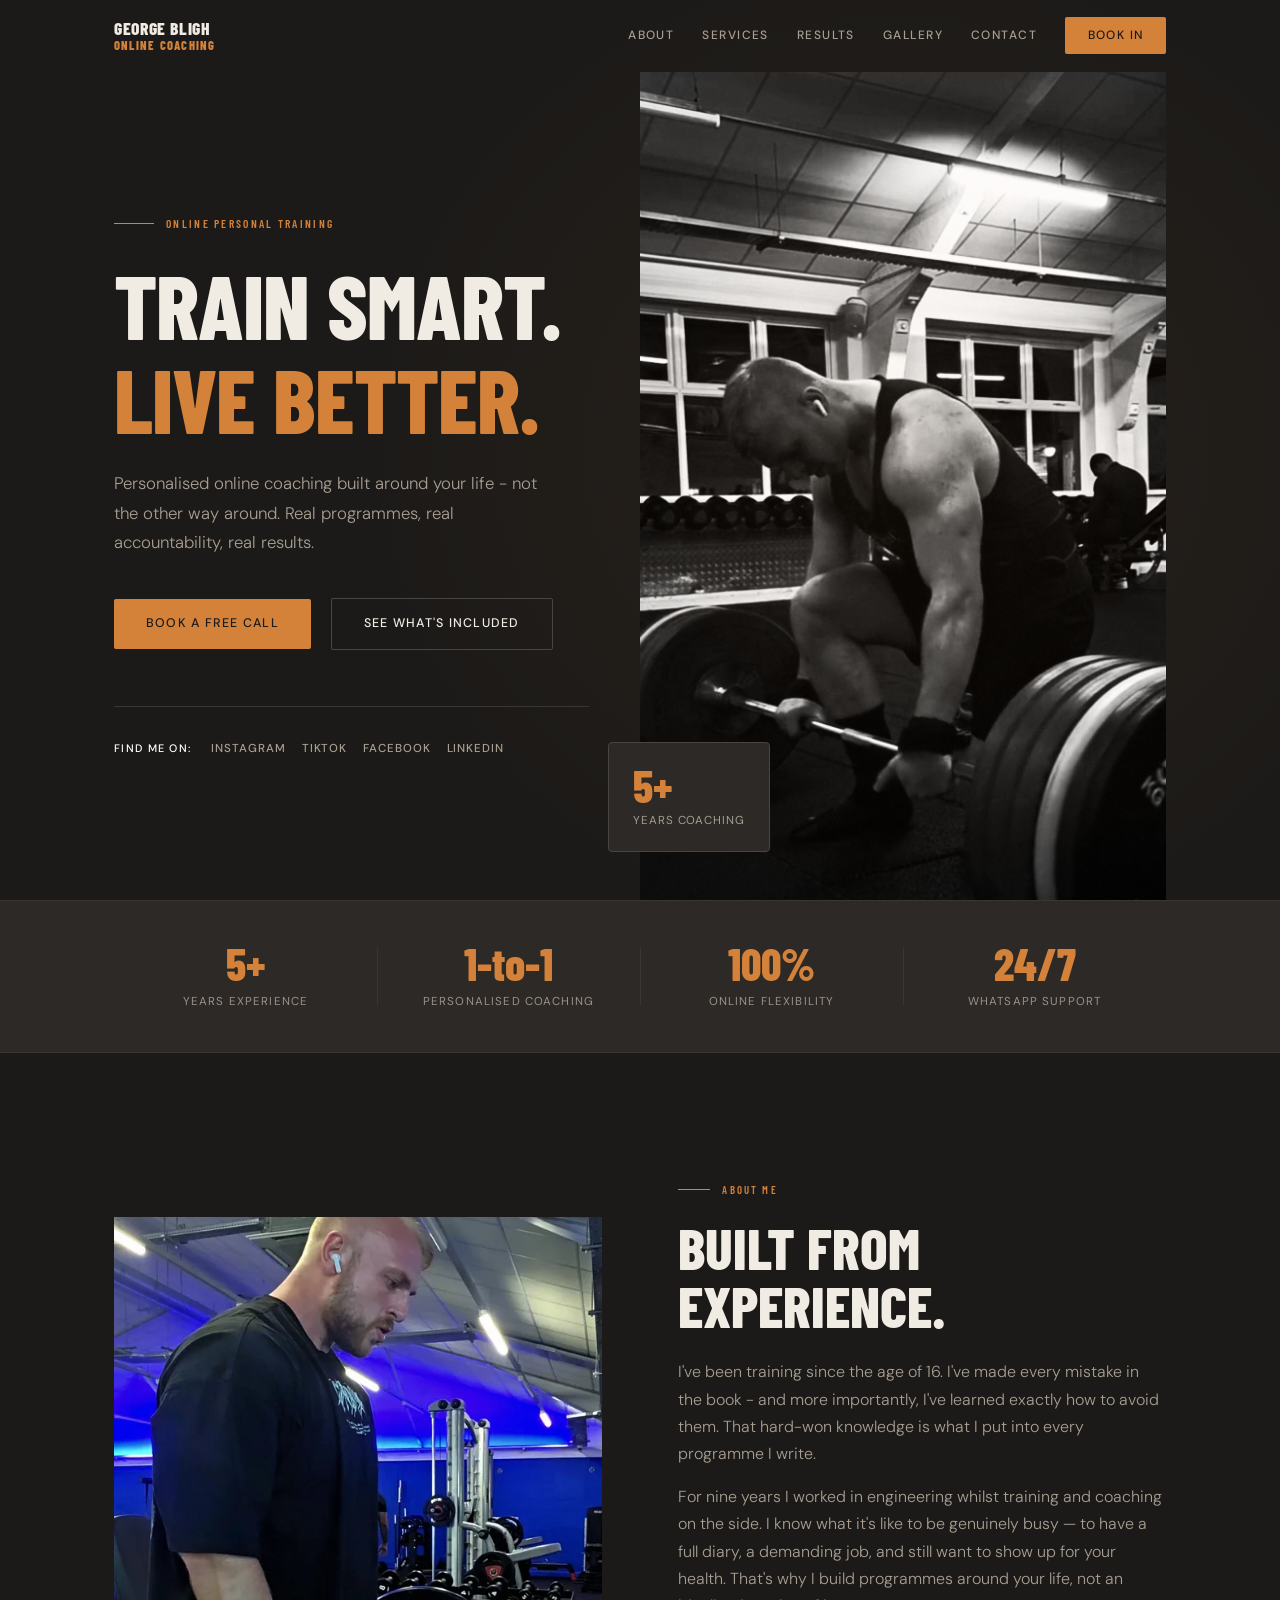
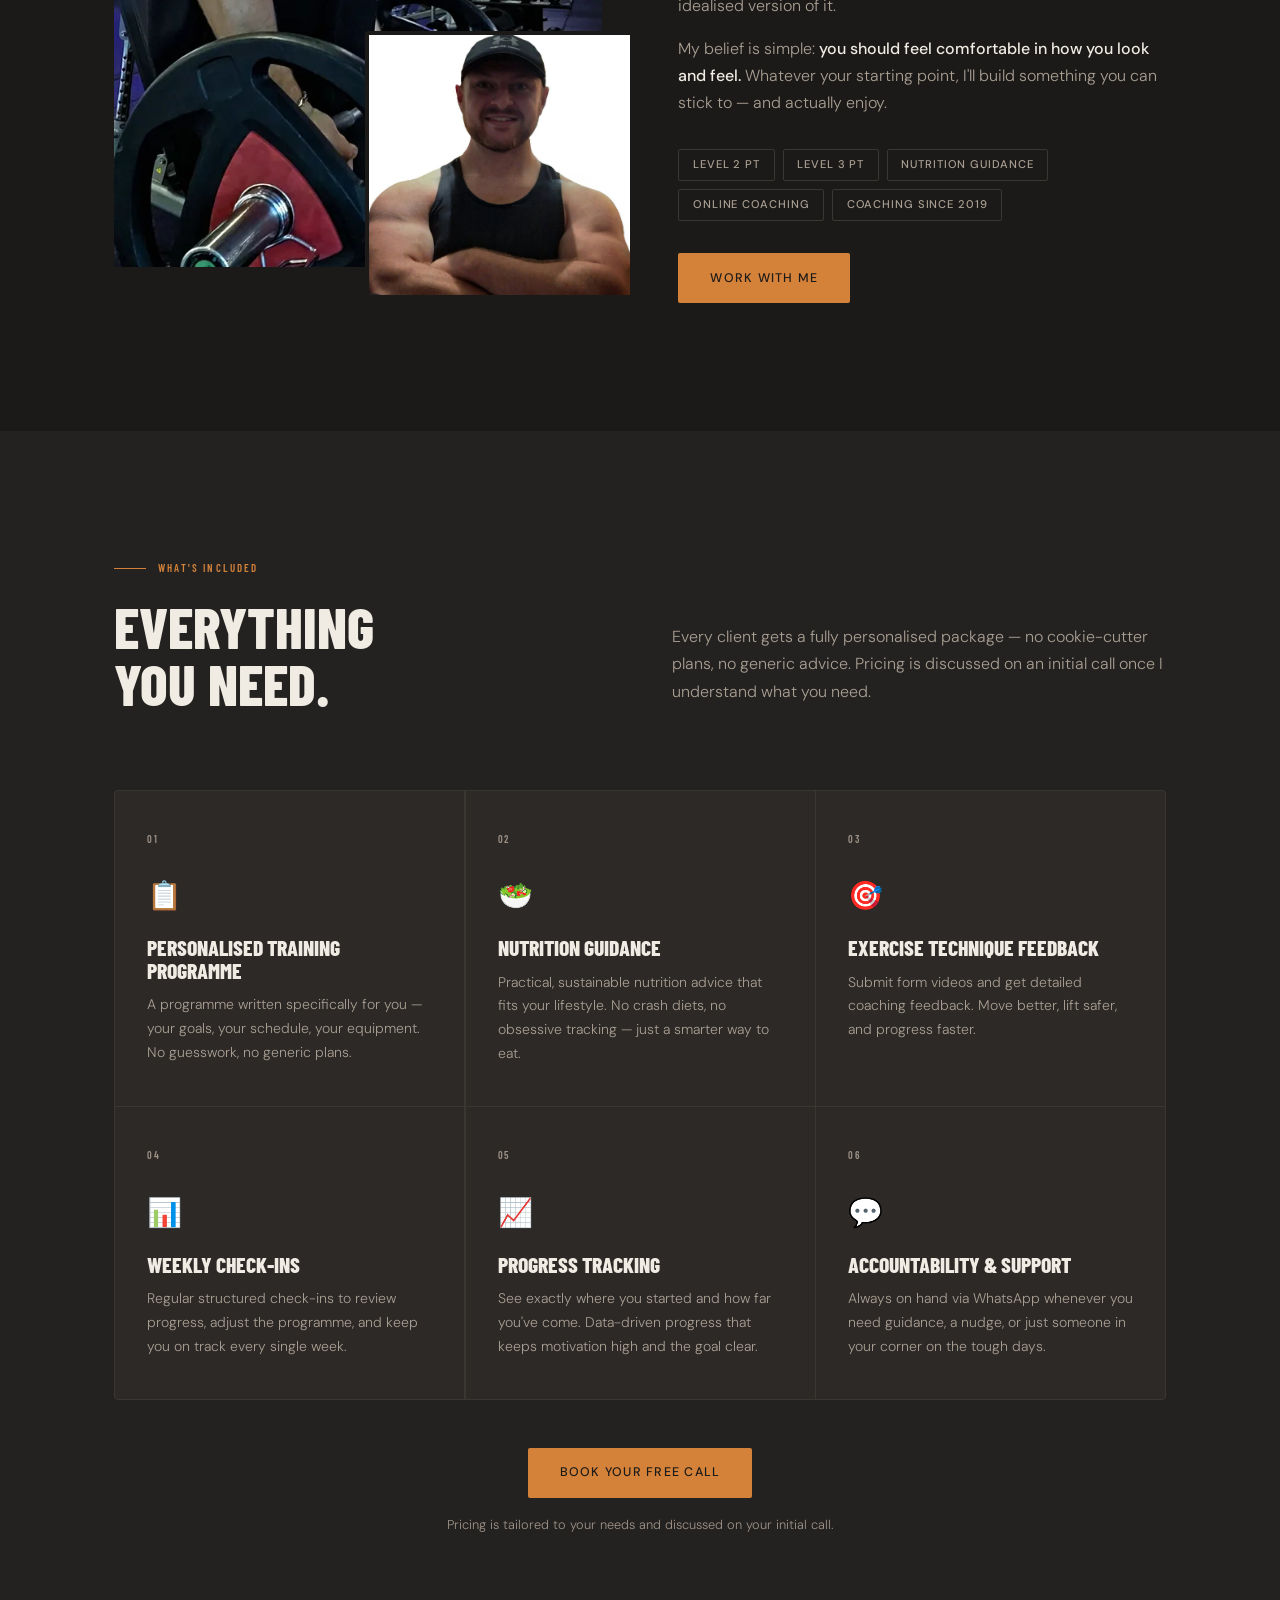
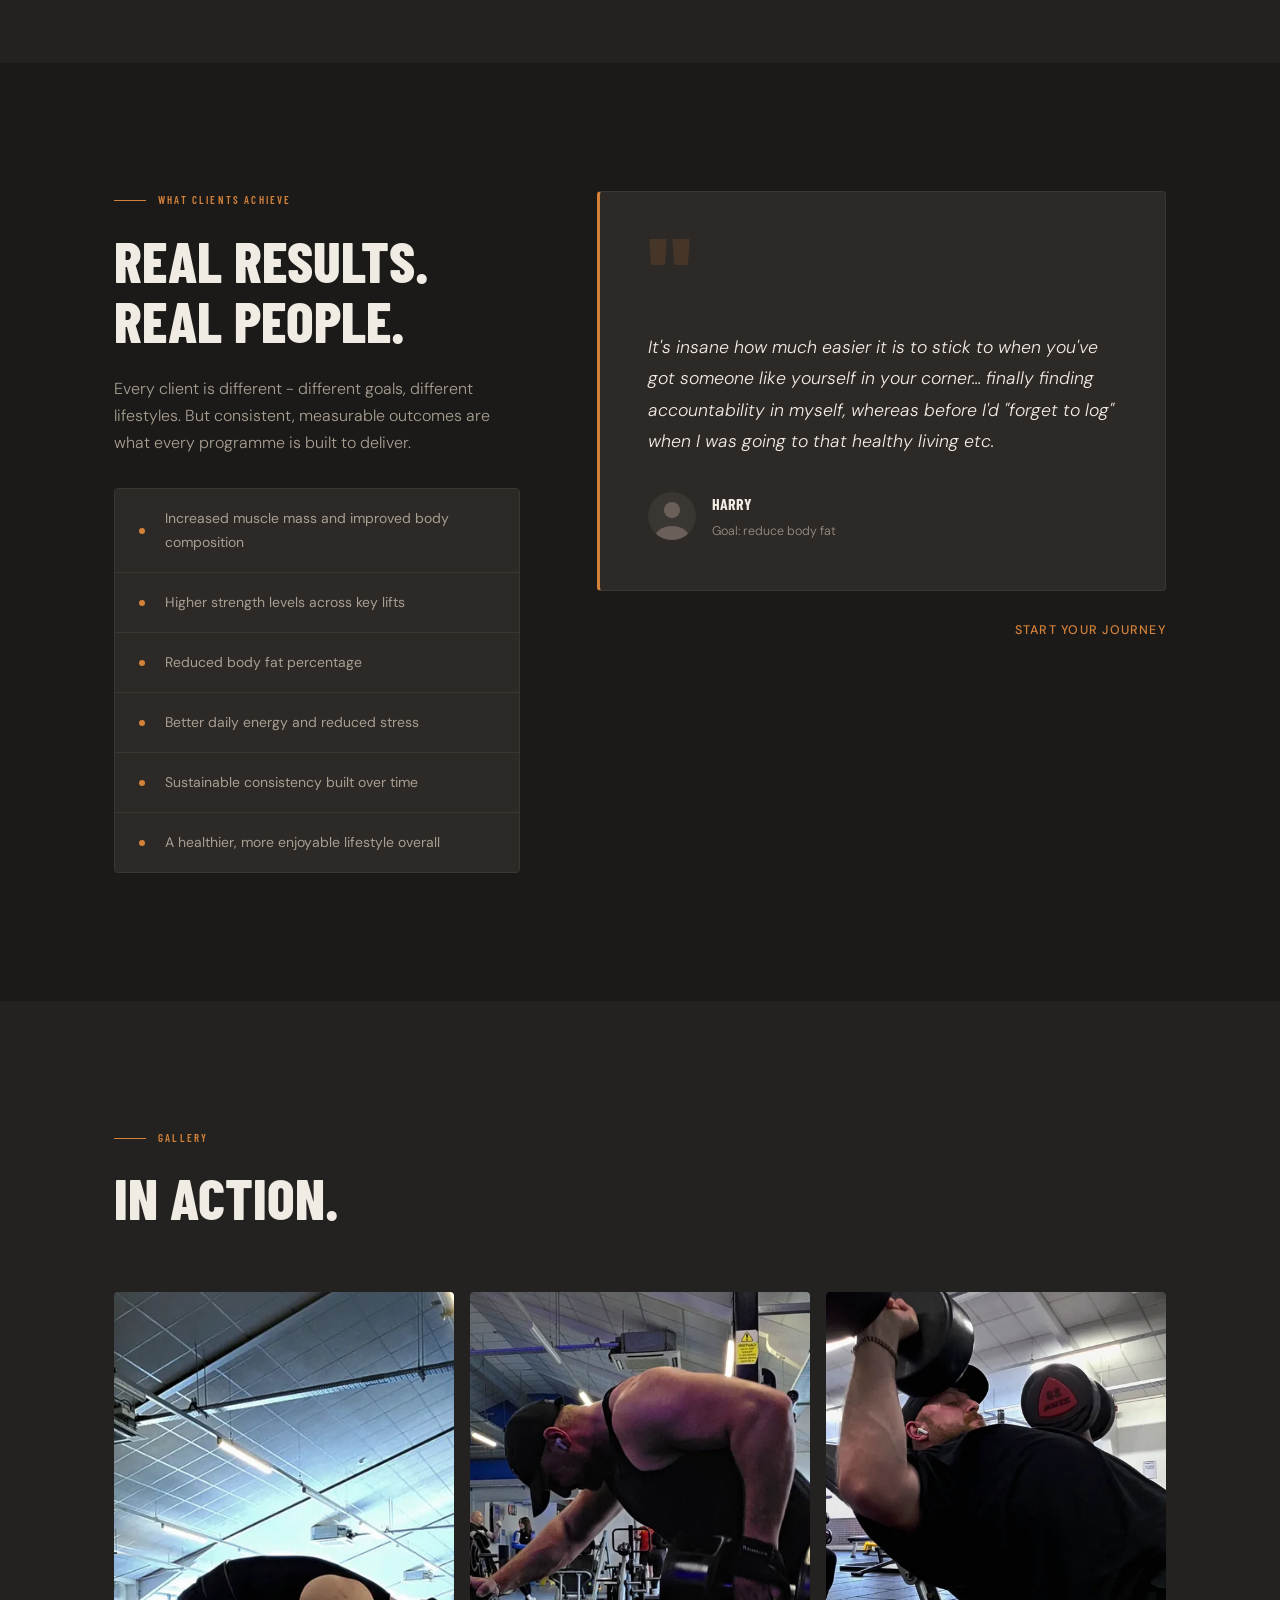
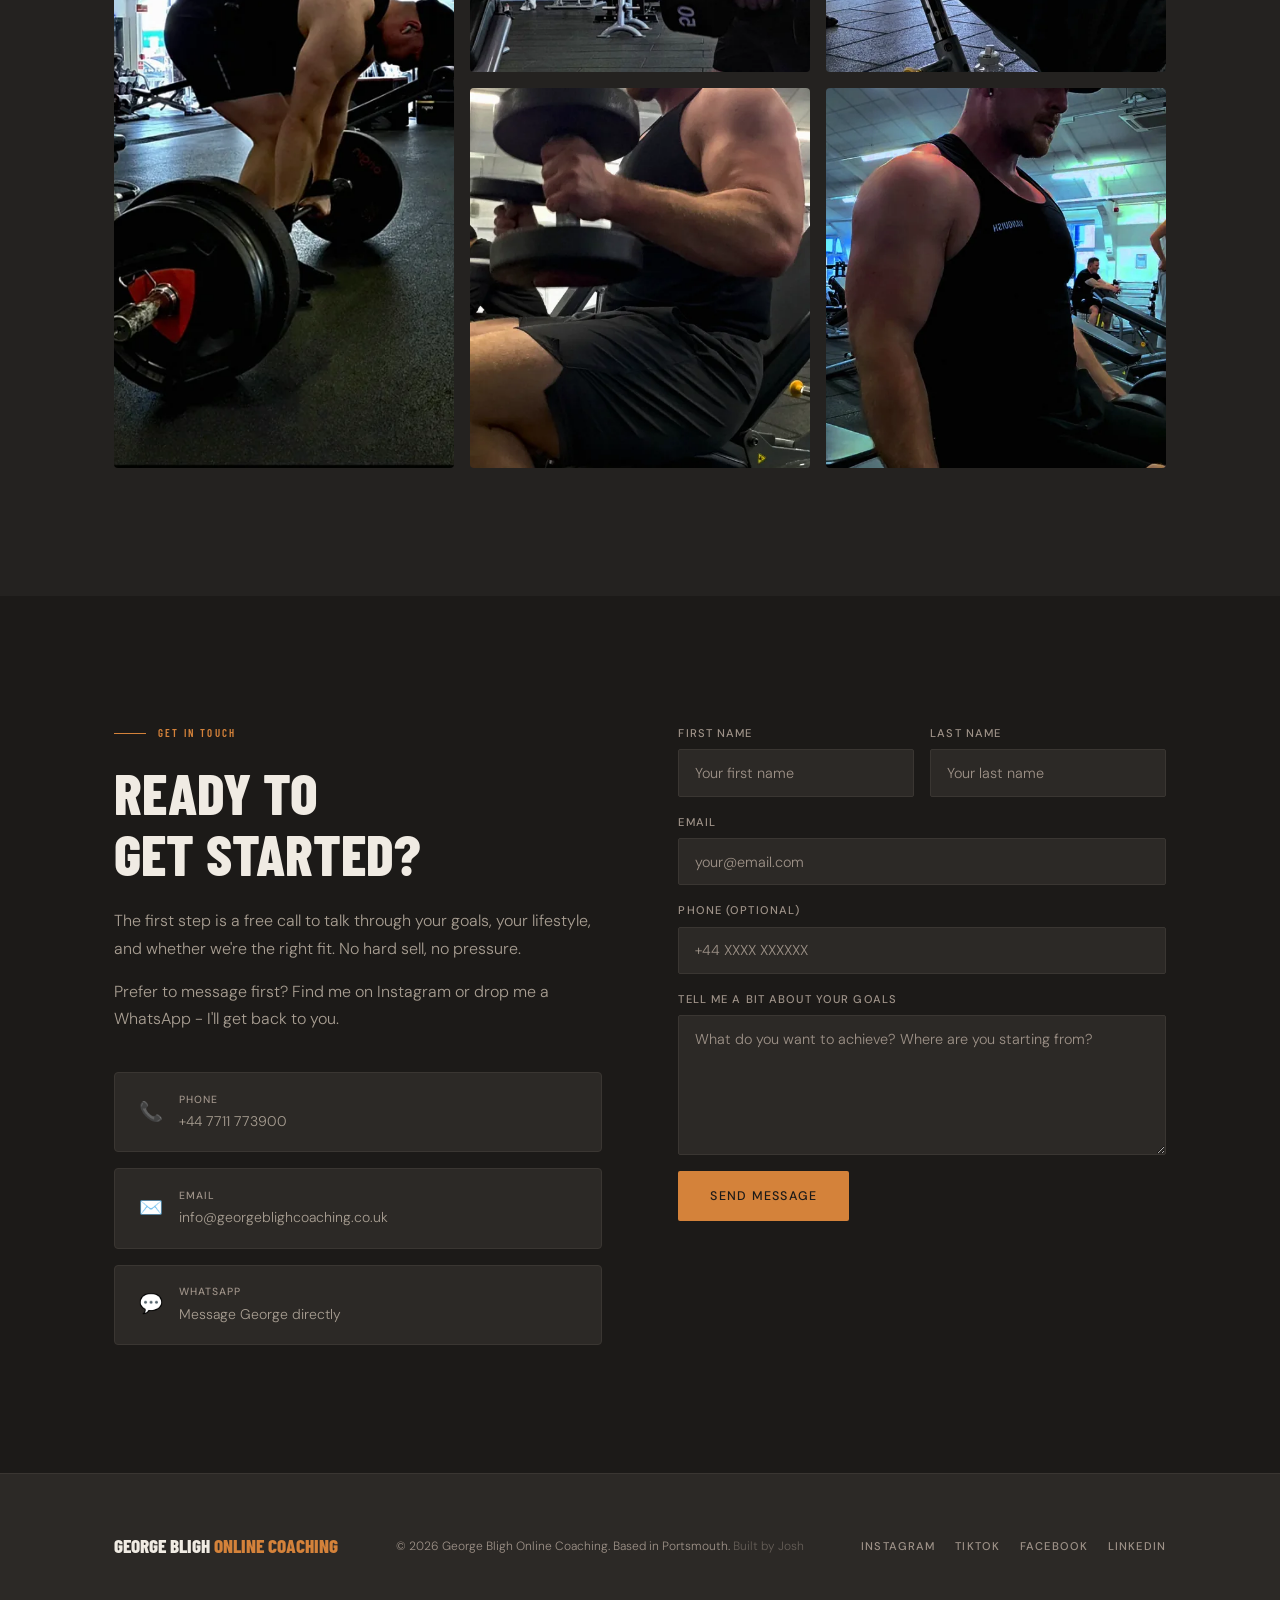
==== commit 7db00041: "Responsive images: 88-94% smaller variants for mobile Generated 540px gallery images and 600px about" ====
--- a/index.html
+++ b/index.html
@@ -1317,6 +1317,8 @@
         <div class="about__image-stack" data-reveal>
           <div class="about__img-main">
             <img src="assets/images/About%20Main%201077w%20x%201915h%20px.webp"
+                 srcset="assets/images/about-main-600.webp 600w, assets/images/About%20Main%201077w%20x%201915h%20px.webp 1077w"
+                 sizes="(max-width: 860px) 100vw, 45vw"
                  alt="George Bligh, online personal trainer based in Portsmouth"
                  width="1077" height="1915"
                  loading="lazy" />
@@ -1479,30 +1481,40 @@
         <!-- col1, rows 1-2 (tall) -->
         <div class="gallery__item gallery__item--tall" data-reveal>
           <img src="assets/images/Gallery%201%201080w%20x%201814h%20px.webp"
+               srcset="assets/images/gallery-1-540.webp 540w, assets/images/Gallery%201%201080w%20x%201814h%20px.webp 1080w"
+               sizes="(max-width: 860px) 72vw, 33vw"
                alt="George Bligh training session"
                width="1080" height="1814" loading="lazy" />
         </div>
         <!-- col2, row1 -->
         <div class="gallery__item" data-reveal data-reveal-delay="1">
           <img src="assets/images/Gallery%202%201080%20x%202340.webp"
+               srcset="assets/images/gallery-2-540.webp 540w, assets/images/Gallery%202%201080%20x%202340.webp 1080w"
+               sizes="(max-width: 860px) 72vw, 33vw"
                alt="George Bligh online coaching"
                width="1080" height="2340" loading="lazy" />
         </div>
         <!-- col3, row1 -->
         <div class="gallery__item" data-reveal data-reveal-delay="2">
           <img src="assets/images/Gallery%203%201074%20x%201938.webp"
+               srcset="assets/images/gallery-3-540.webp 540w, assets/images/Gallery%203%201074%20x%201938.webp 1074w"
+               sizes="(max-width: 860px) 72vw, 33vw"
                alt="George Bligh fitness coaching"
                width="1074" height="1938" loading="lazy" />
         </div>
         <!-- col2, row2 -->
         <div class="gallery__item" data-reveal data-reveal-delay="1">
           <img src="assets/images/Gallery%204%201080%20x%201918.webp"
+               srcset="assets/images/gallery-4-540.webp 540w, assets/images/Gallery%204%201080%20x%201918.webp 1080w"
+               sizes="(max-width: 860px) 72vw, 33vw"
                alt="George Bligh personal training"
                width="1080" height="1918" loading="lazy" />
         </div>
         <!-- col4, row2 -->
         <div class="gallery__item" data-reveal data-reveal-delay="2">
           <img src="assets/images/Gallery%205%201080%20x%201947.webp"
+               srcset="assets/images/gallery-5-540.webp 540w, assets/images/Gallery%205%201080%20x%201947.webp 1080w"
+               sizes="(max-width: 860px) 72vw, 33vw"
                alt="George Bligh strength training"
                width="1080" height="1947" loading="lazy" />
         </div>
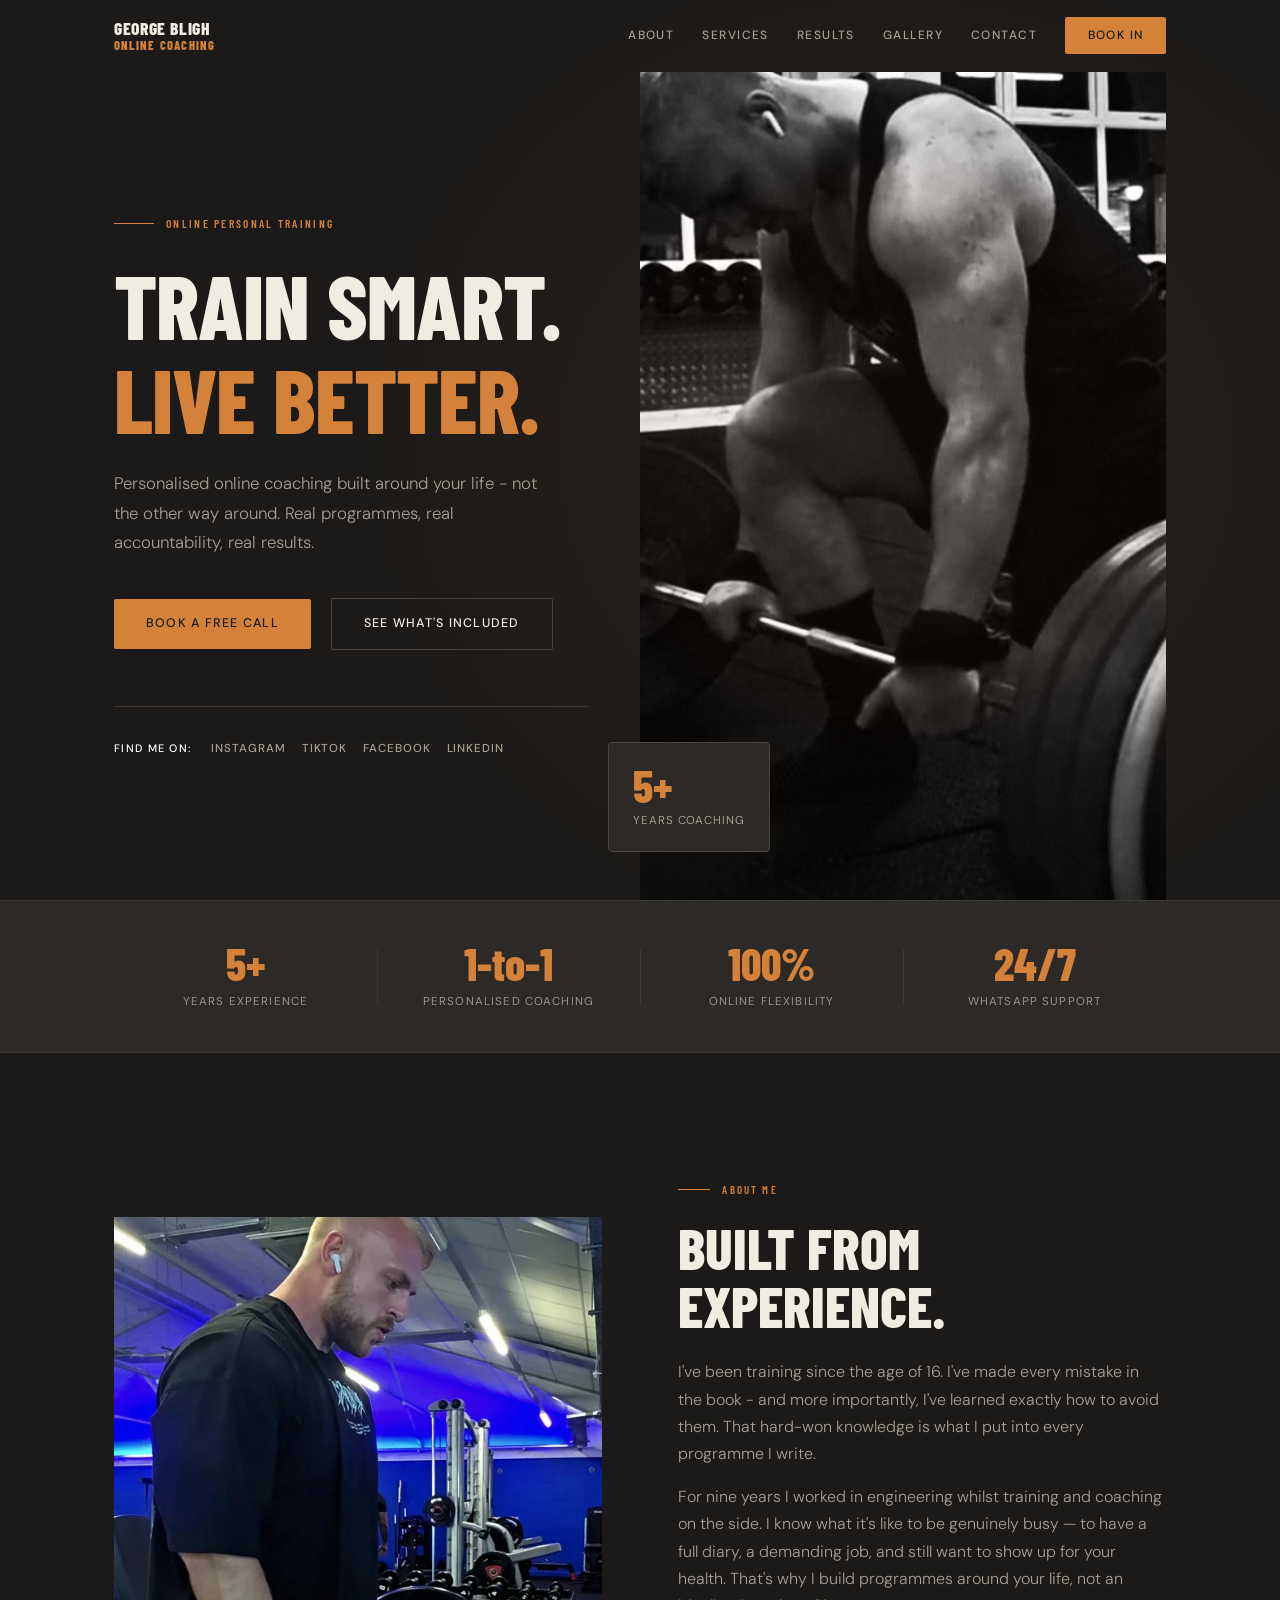
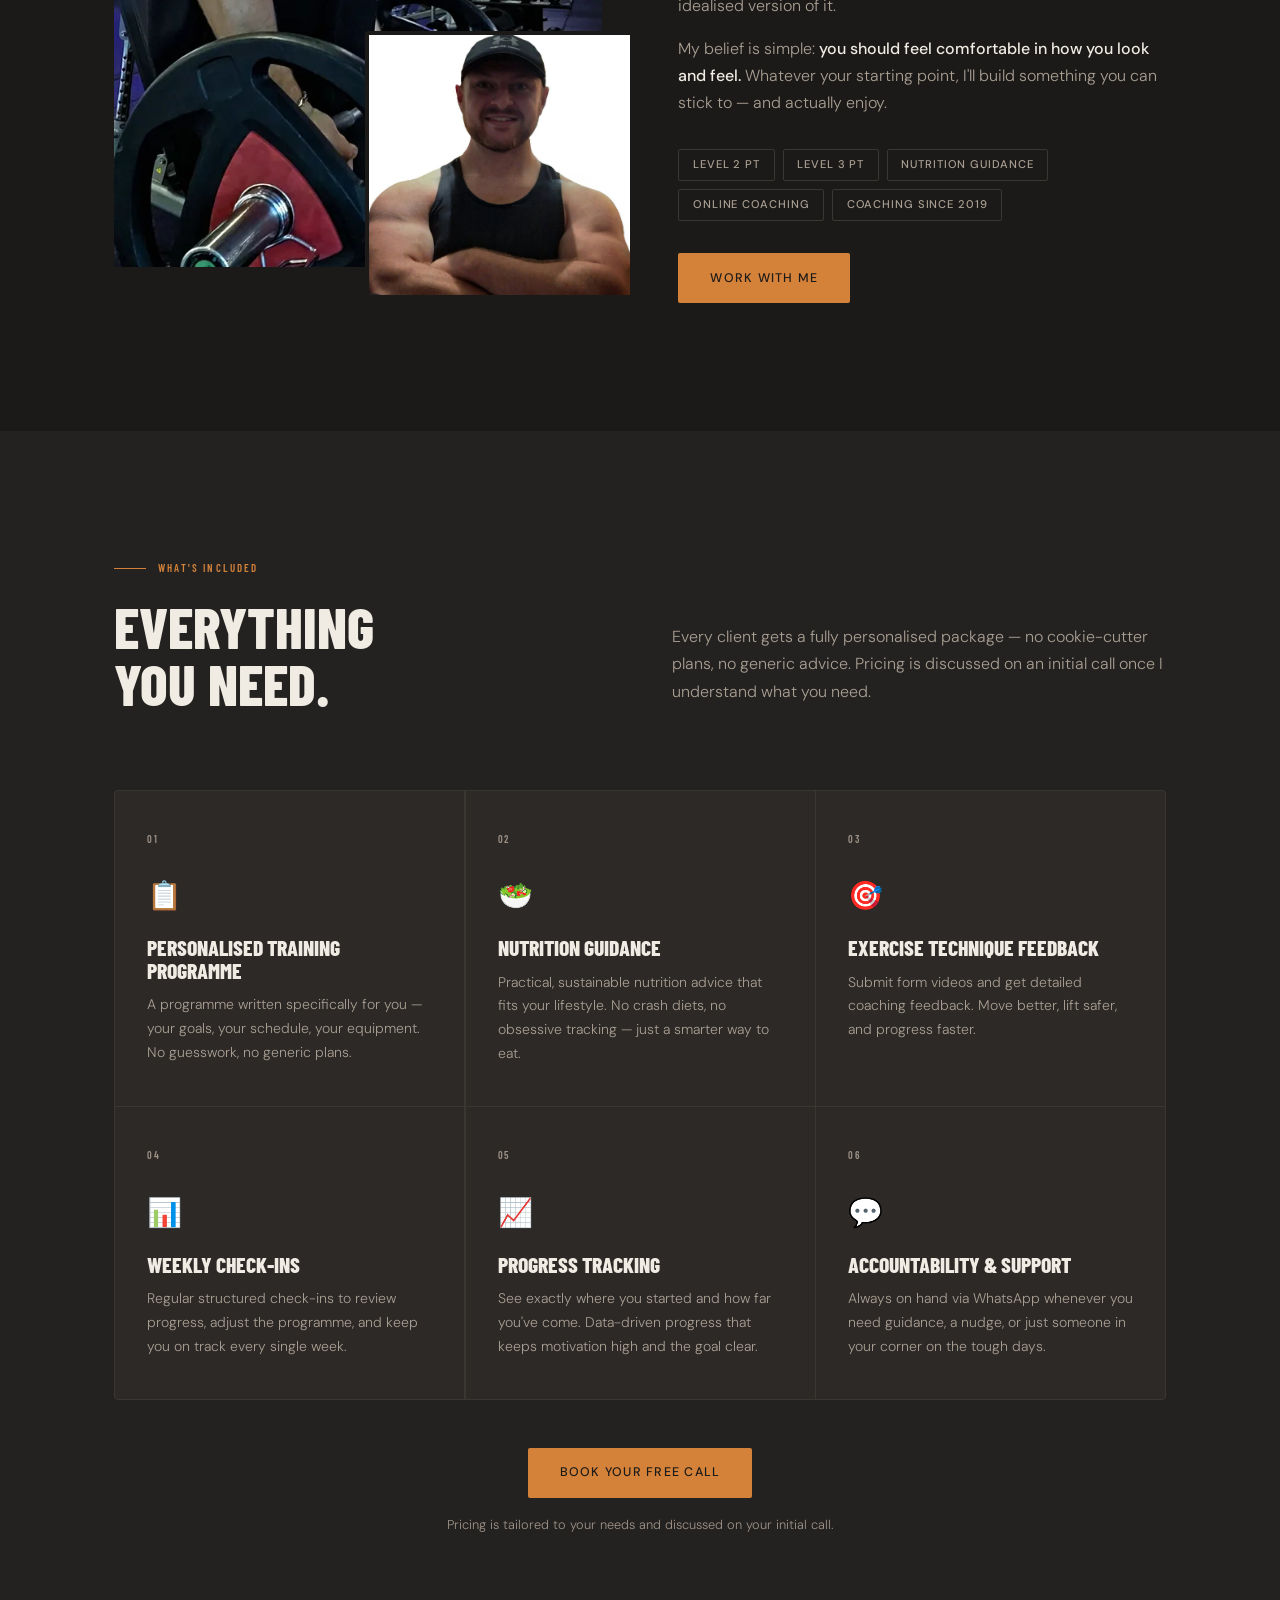
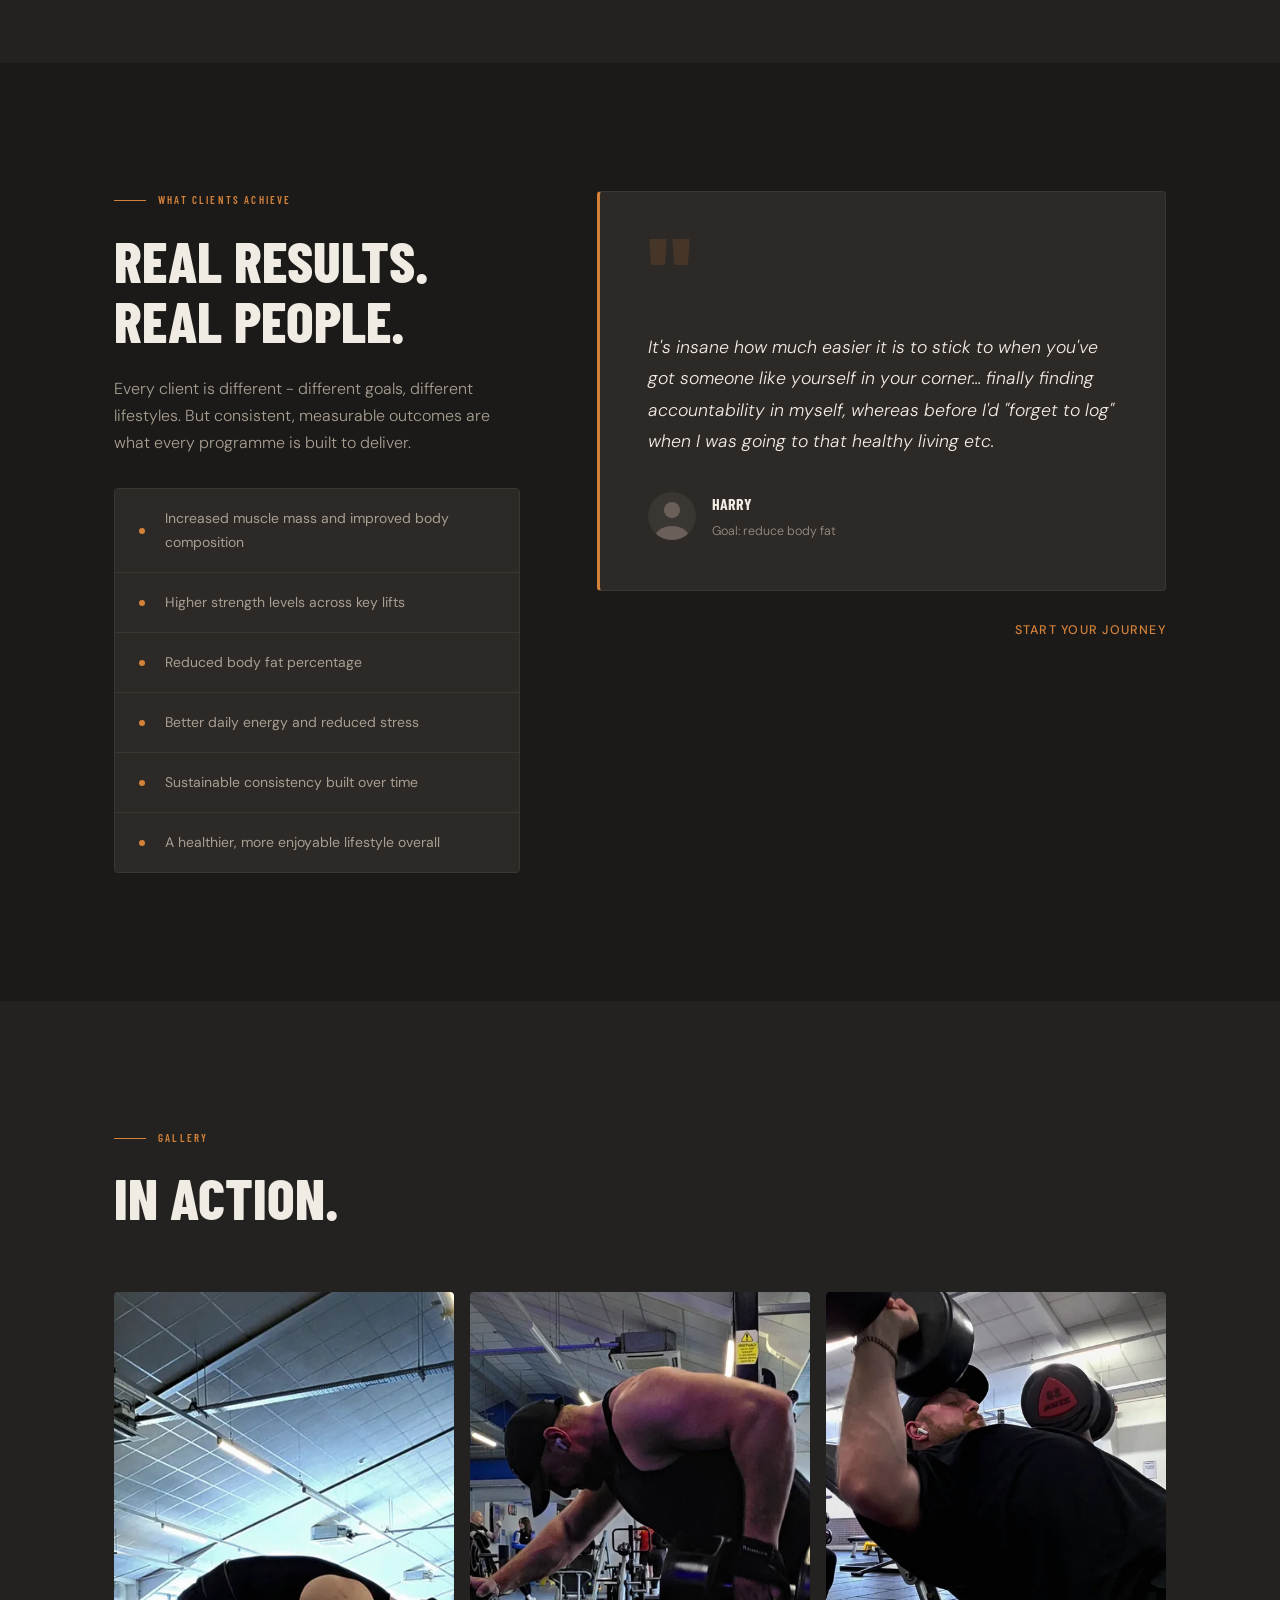
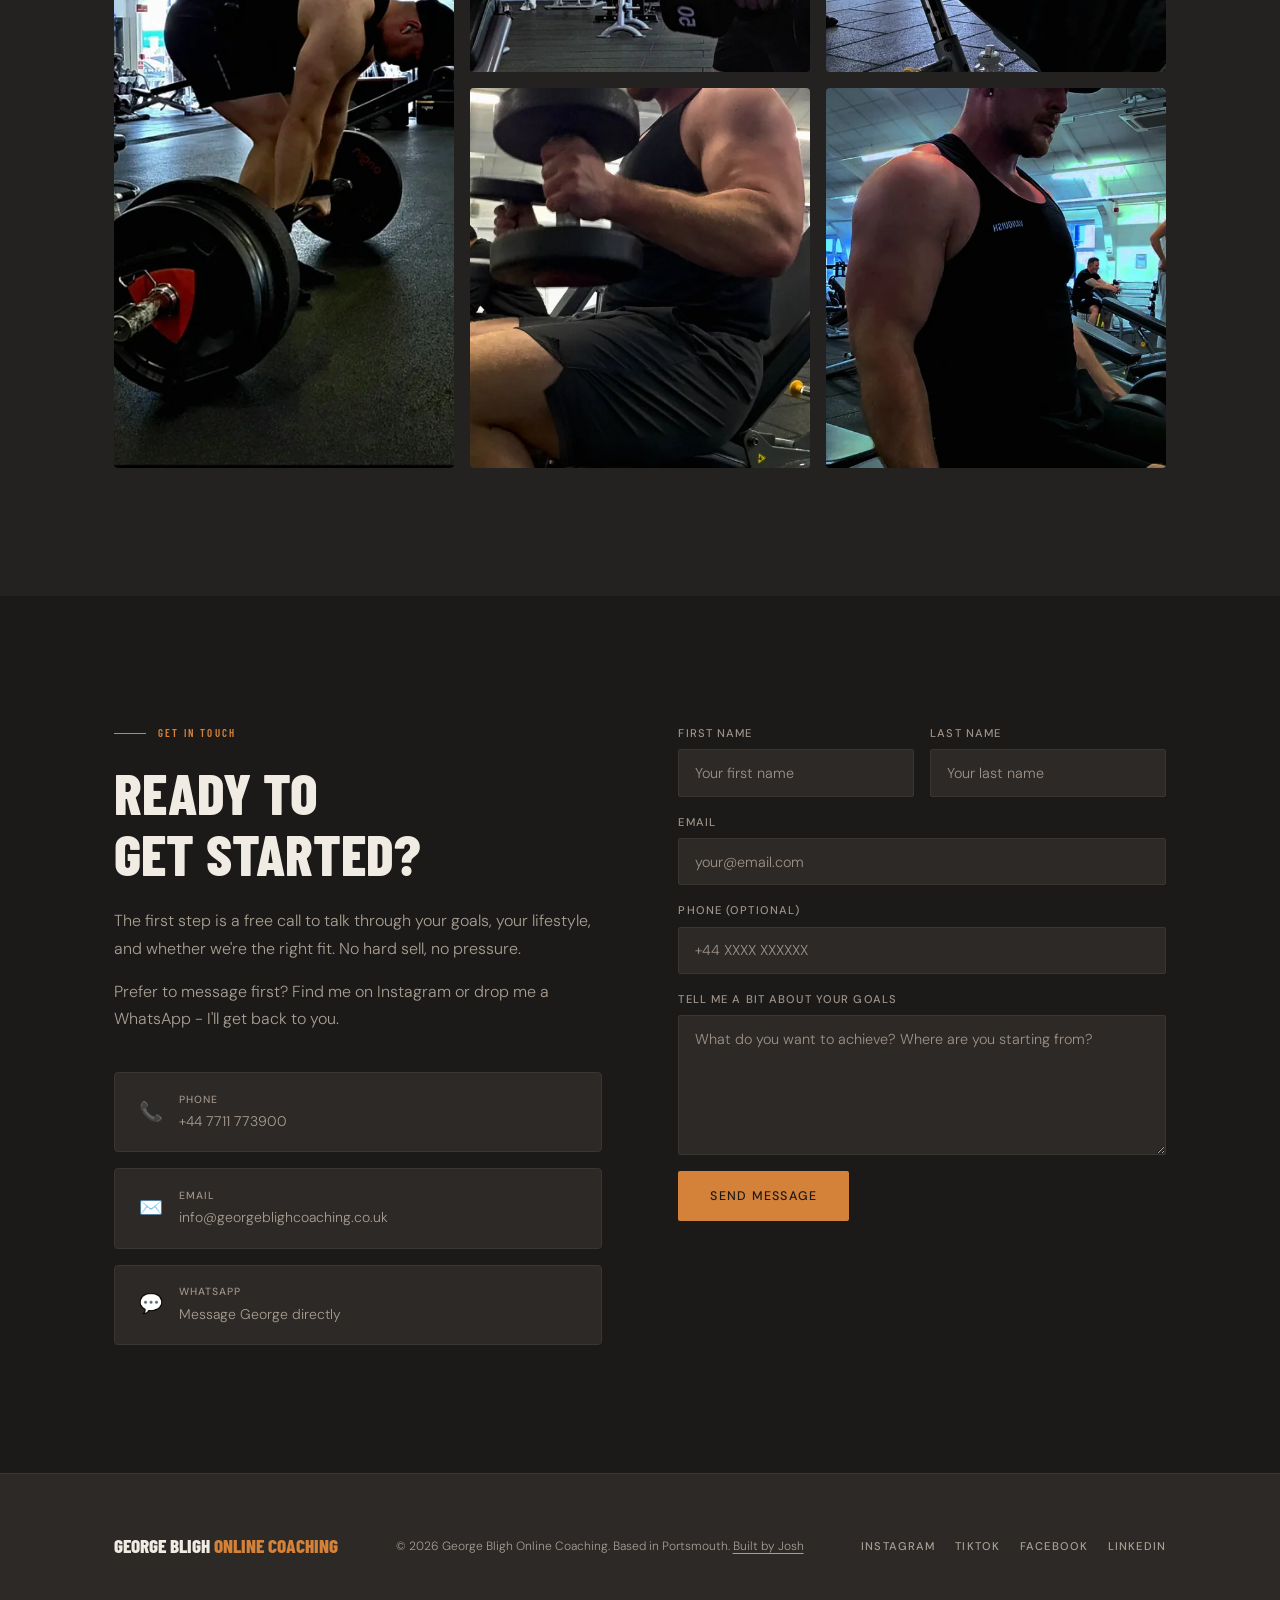
==== commit af1ee856: "Fix accessibility issues from PageSpeed audit Gallery dots: remove aria-hidden (buttons are interact" ====
--- a/index.html
+++ b/index.html
@@ -978,7 +978,7 @@
 
     .footer__copy {
       font-size: 0.75rem;
-      color: var(--text-muted);
+      color: var(--text-secondary);
     }
 
     .footer__socials {
@@ -991,7 +991,7 @@
       font-weight: 500;
       letter-spacing: 0.1em;
       text-transform: uppercase;
-      color: var(--text-muted);
+      color: var(--text-secondary);
       transition: color 0.25s;
     }
     .footer__social-link:hover { color: var(--accent); }
@@ -1519,12 +1519,12 @@
                width="1080" height="1947" loading="lazy" />
         </div>
       </div>
-      <div class="gallery__dots" aria-hidden="true">
-        <button class="gallery__dot gallery__dot--active" data-index="0"></button>
-        <button class="gallery__dot" data-index="1"></button>
-        <button class="gallery__dot" data-index="2"></button>
-        <button class="gallery__dot" data-index="3"></button>
-        <button class="gallery__dot" data-index="4"></button>
+      <div class="gallery__dots" role="group" aria-label="Gallery navigation">
+        <button class="gallery__dot gallery__dot--active" data-index="0" aria-label="Slide 1" aria-current="true"></button>
+        <button class="gallery__dot" data-index="1" aria-label="Slide 2" aria-current="false"></button>
+        <button class="gallery__dot" data-index="2" aria-label="Slide 3" aria-current="false"></button>
+        <button class="gallery__dot" data-index="3" aria-label="Slide 4" aria-current="false"></button>
+        <button class="gallery__dot" data-index="4" aria-label="Slide 5" aria-current="false"></button>
       </div>
     </div>
   </section>
@@ -1608,7 +1608,7 @@
     <div class="container">
       <div class="footer__inner">
         <div class="footer__logo">George Bligh <span>Online Coaching</span></div>
-        <p class="footer__copy">© 2026 George Bligh Online Coaching. Based in Portsmouth. <a href="https://www.linkedin.com/in/joshua-w-falconer/" target="_blank" rel="noopener noreferrer" style="color:inherit;opacity:0.5;text-decoration:none;" onmouseover="this.style.opacity='1'" onmouseout="this.style.opacity='0.5'">Built by Josh</a></p>
+        <p class="footer__copy">© 2026 George Bligh Online Coaching. Based in Portsmouth. <a href="https://www.linkedin.com/in/joshua-w-falconer/" target="_blank" rel="noopener noreferrer" style="color:var(--text-secondary);text-decoration:underline;text-underline-offset:3px;transition:color 0.2s;" onmouseover="this.style.color='var(--accent)'" onmouseout="this.style.color='var(--text-secondary)'">Built by Josh</a></p>
         <div class="footer__socials">
           <a href="https://www.instagram.com/georgefitzness/" target="_blank" rel="noopener noreferrer" class="footer__social-link">Instagram</a>
           <a href="https://www.tiktok.com/@georgefitnezz" target="_blank" rel="noopener noreferrer" class="footer__social-link">TikTok</a>
@@ -1710,7 +1710,10 @@
 
       function setActive(i) {
         active = i;
-        dots.forEach((d, j) => d.classList.toggle('gallery__dot--active', j === i));
+        dots.forEach(function (d, j) {
+          d.classList.toggle('gallery__dot--active', j === i);
+          d.setAttribute('aria-current', j === i ? 'true' : 'false');
+        });
       }
 
       function goTo(i) {
